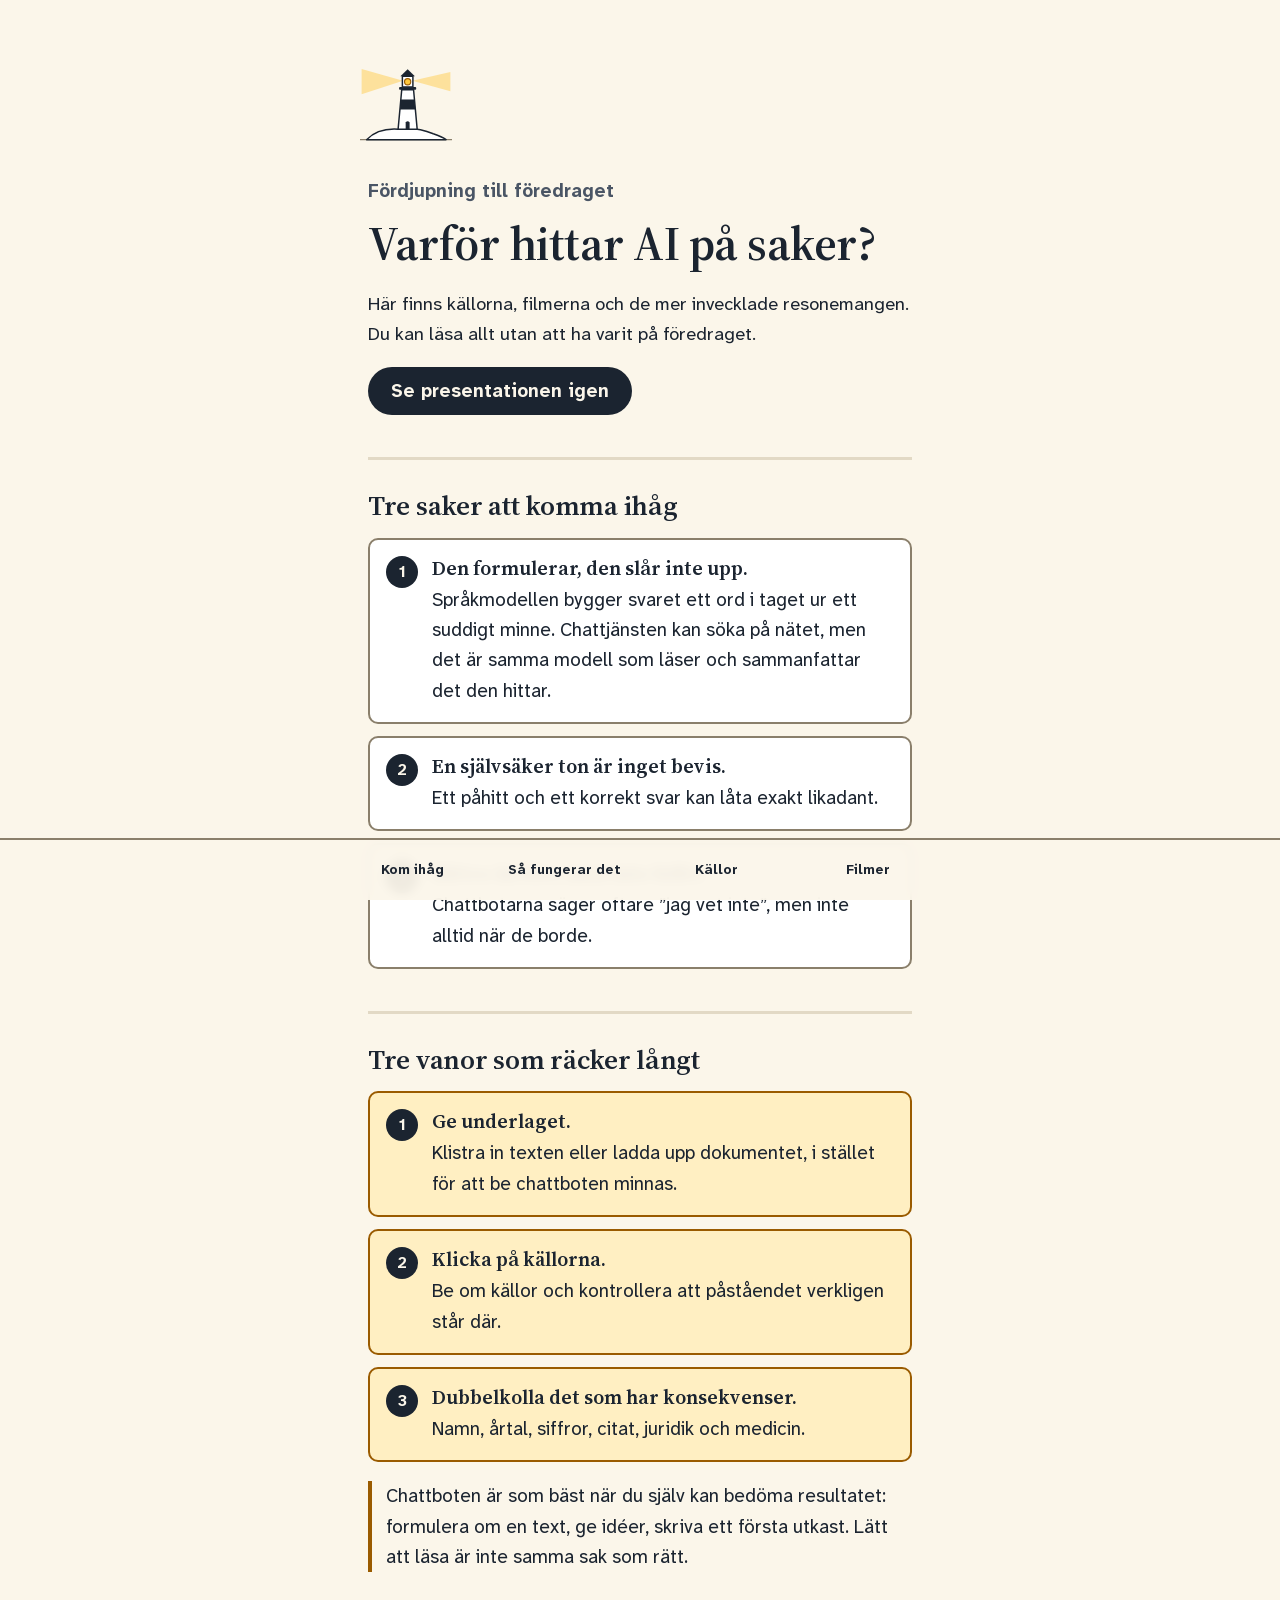
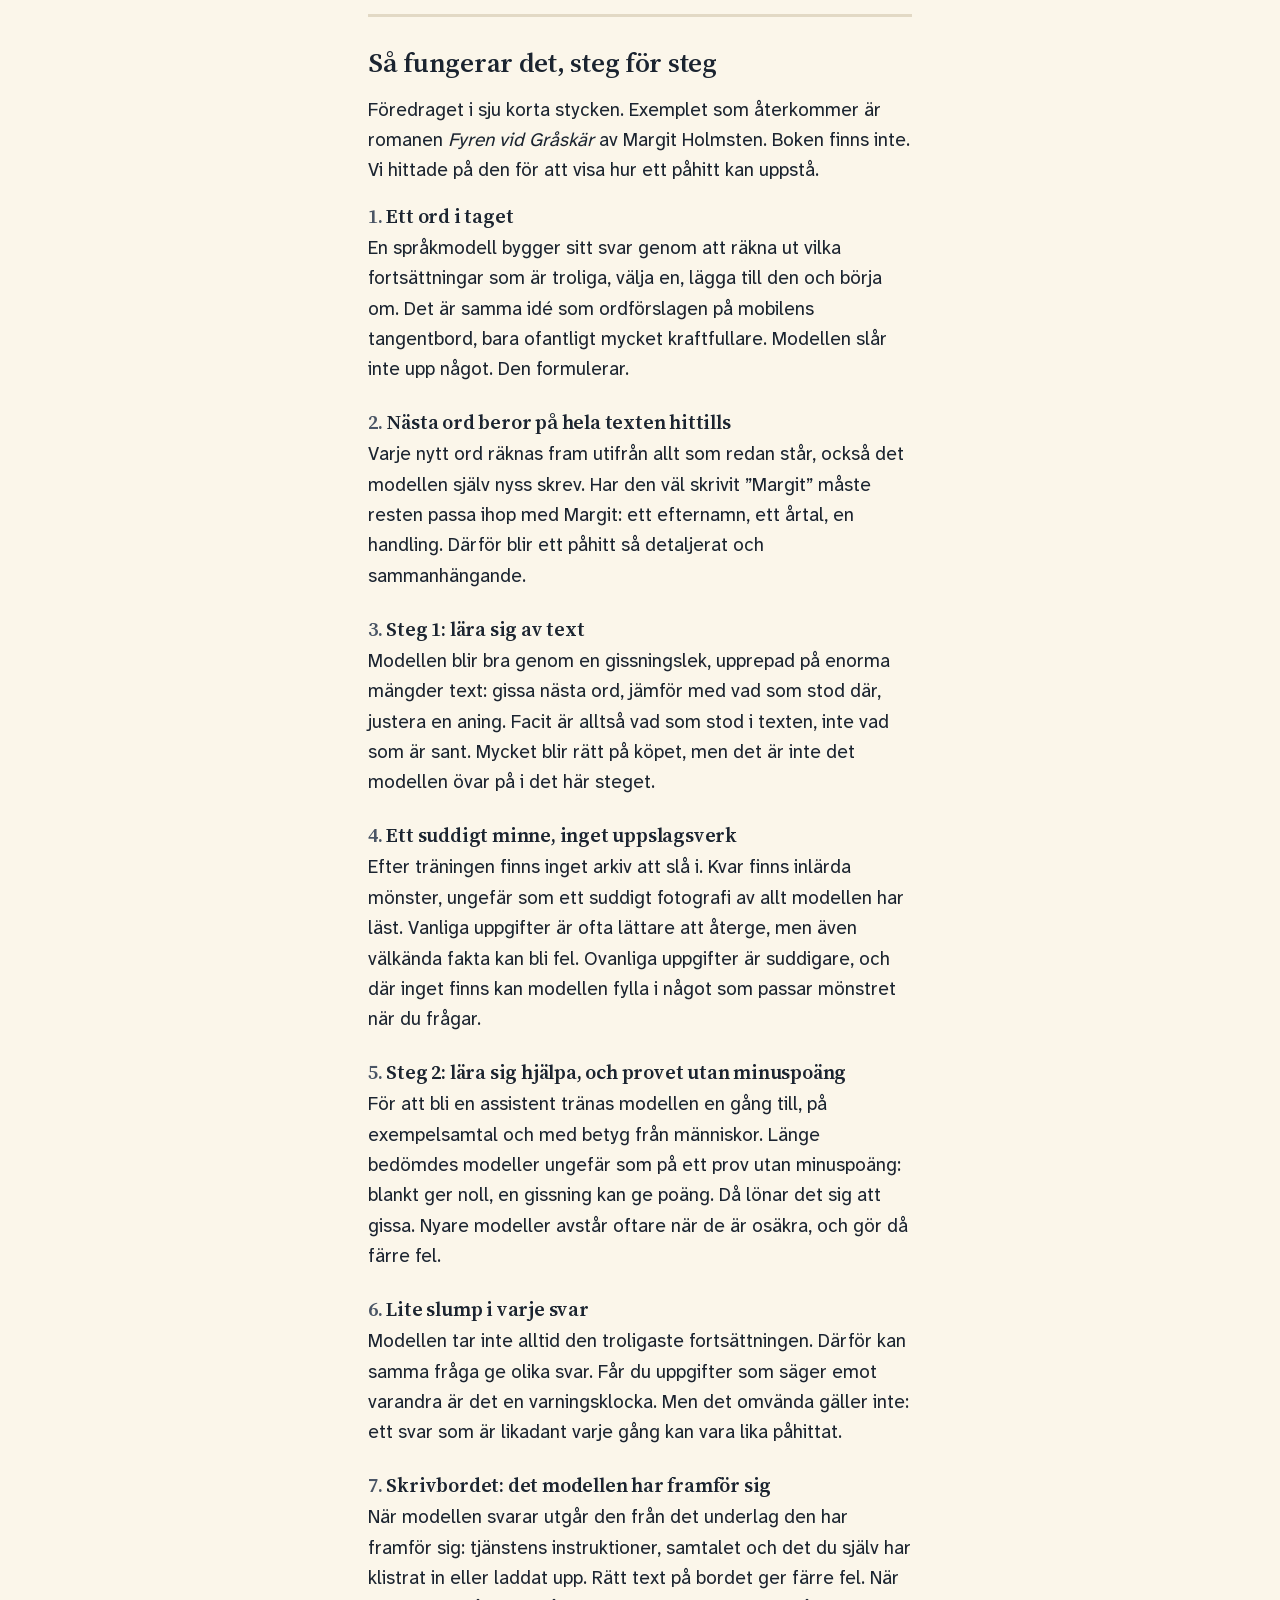
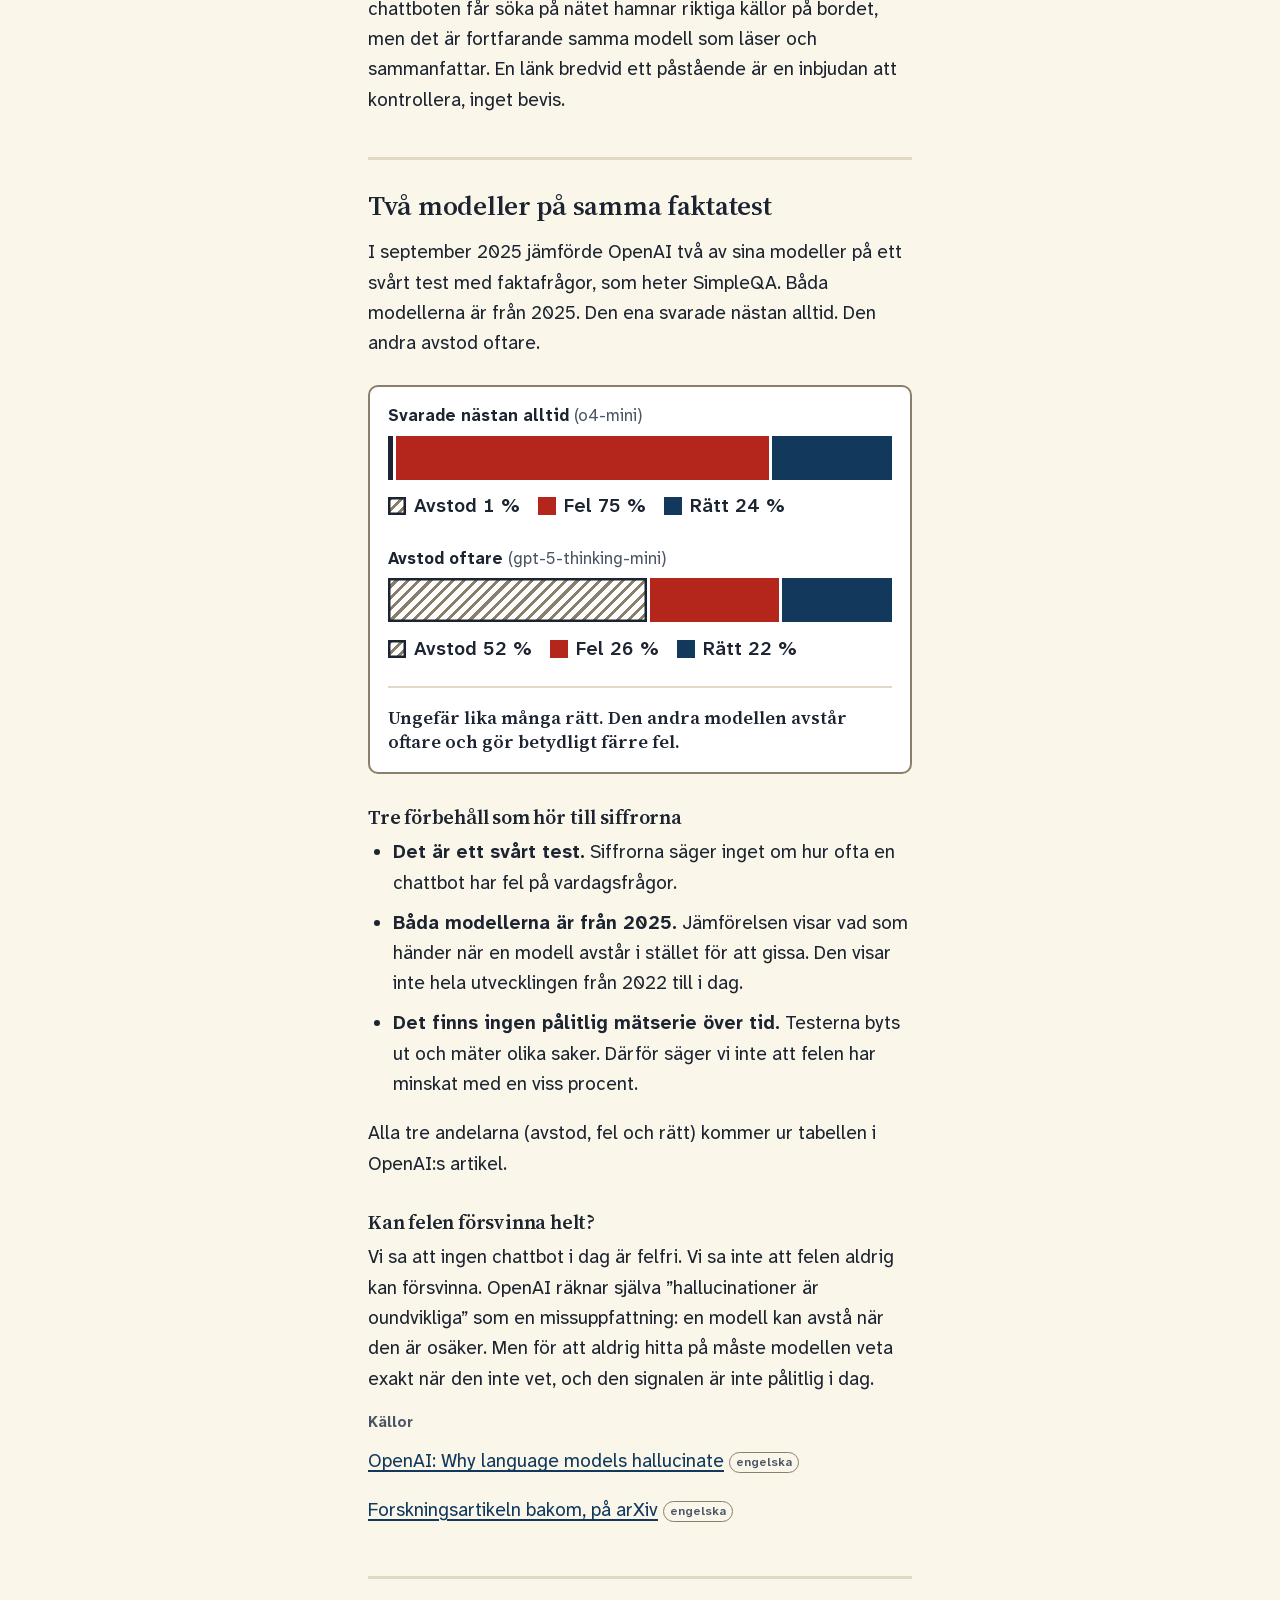
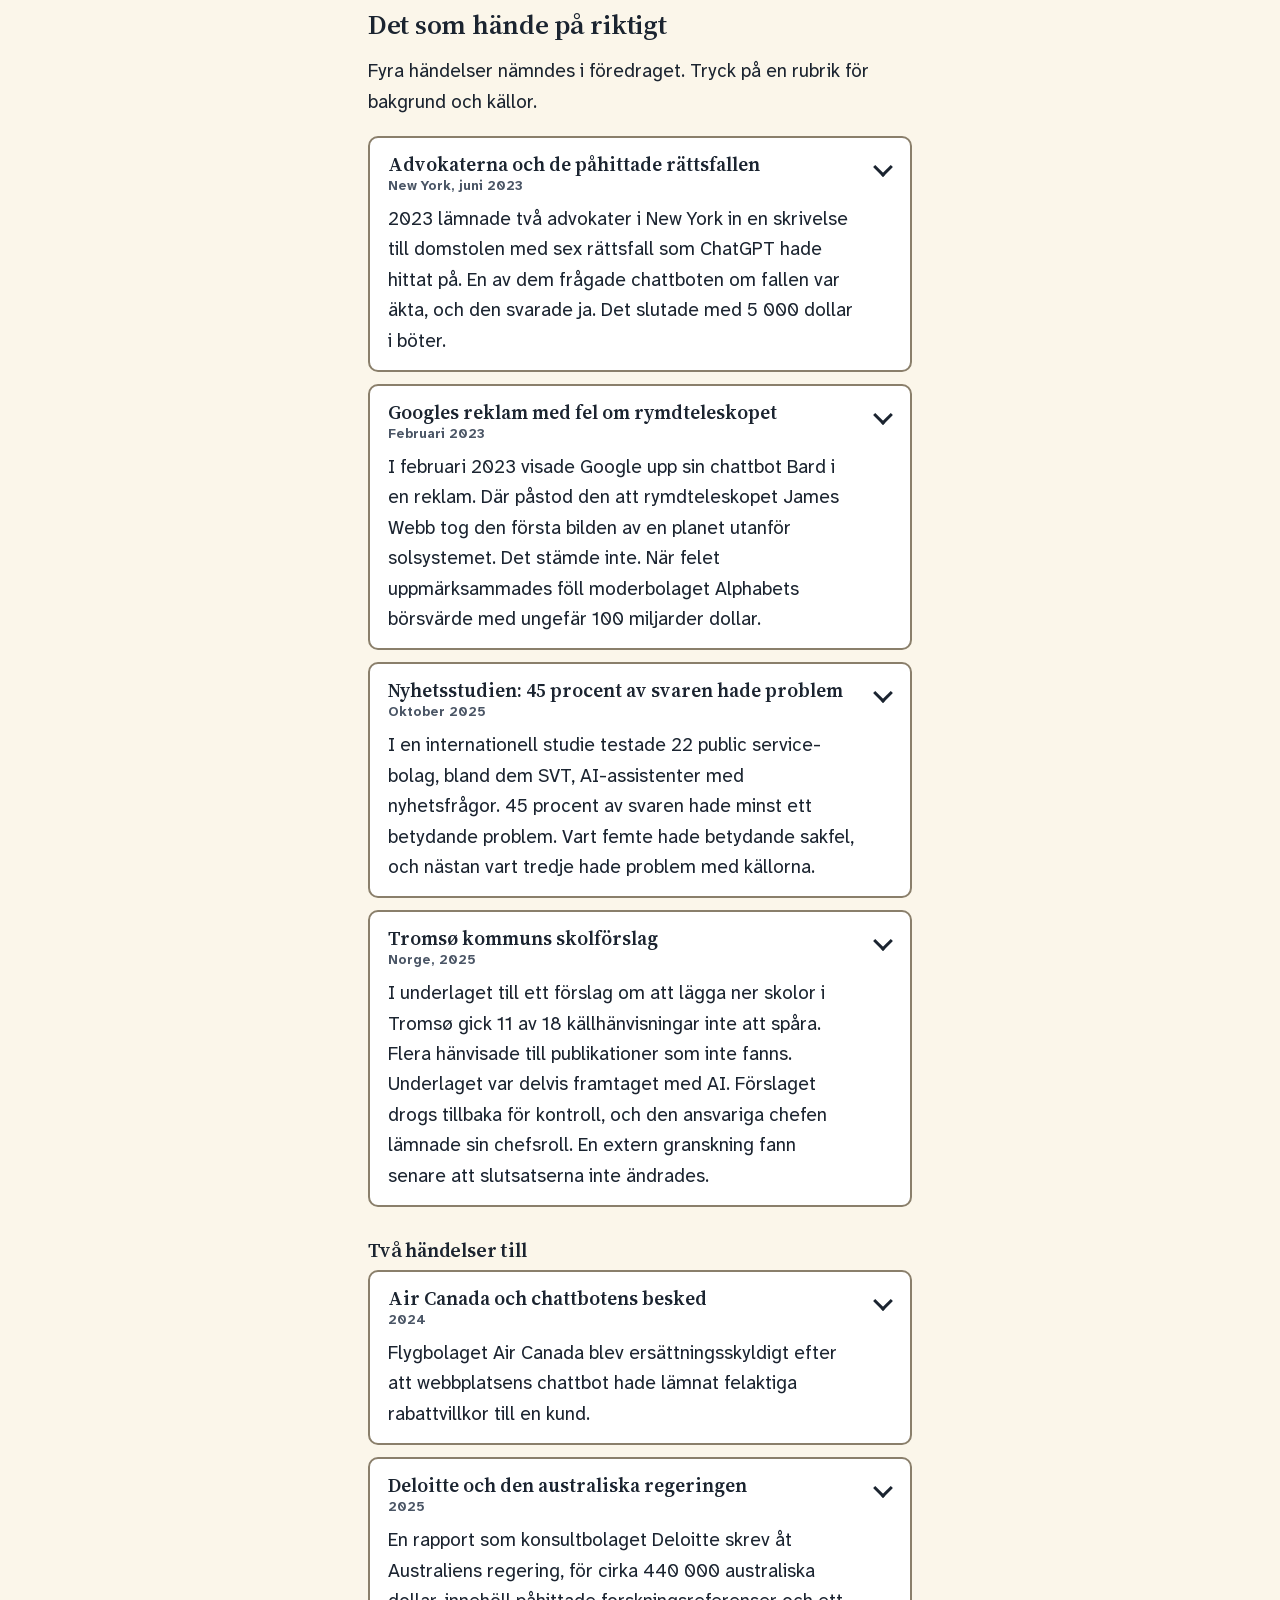
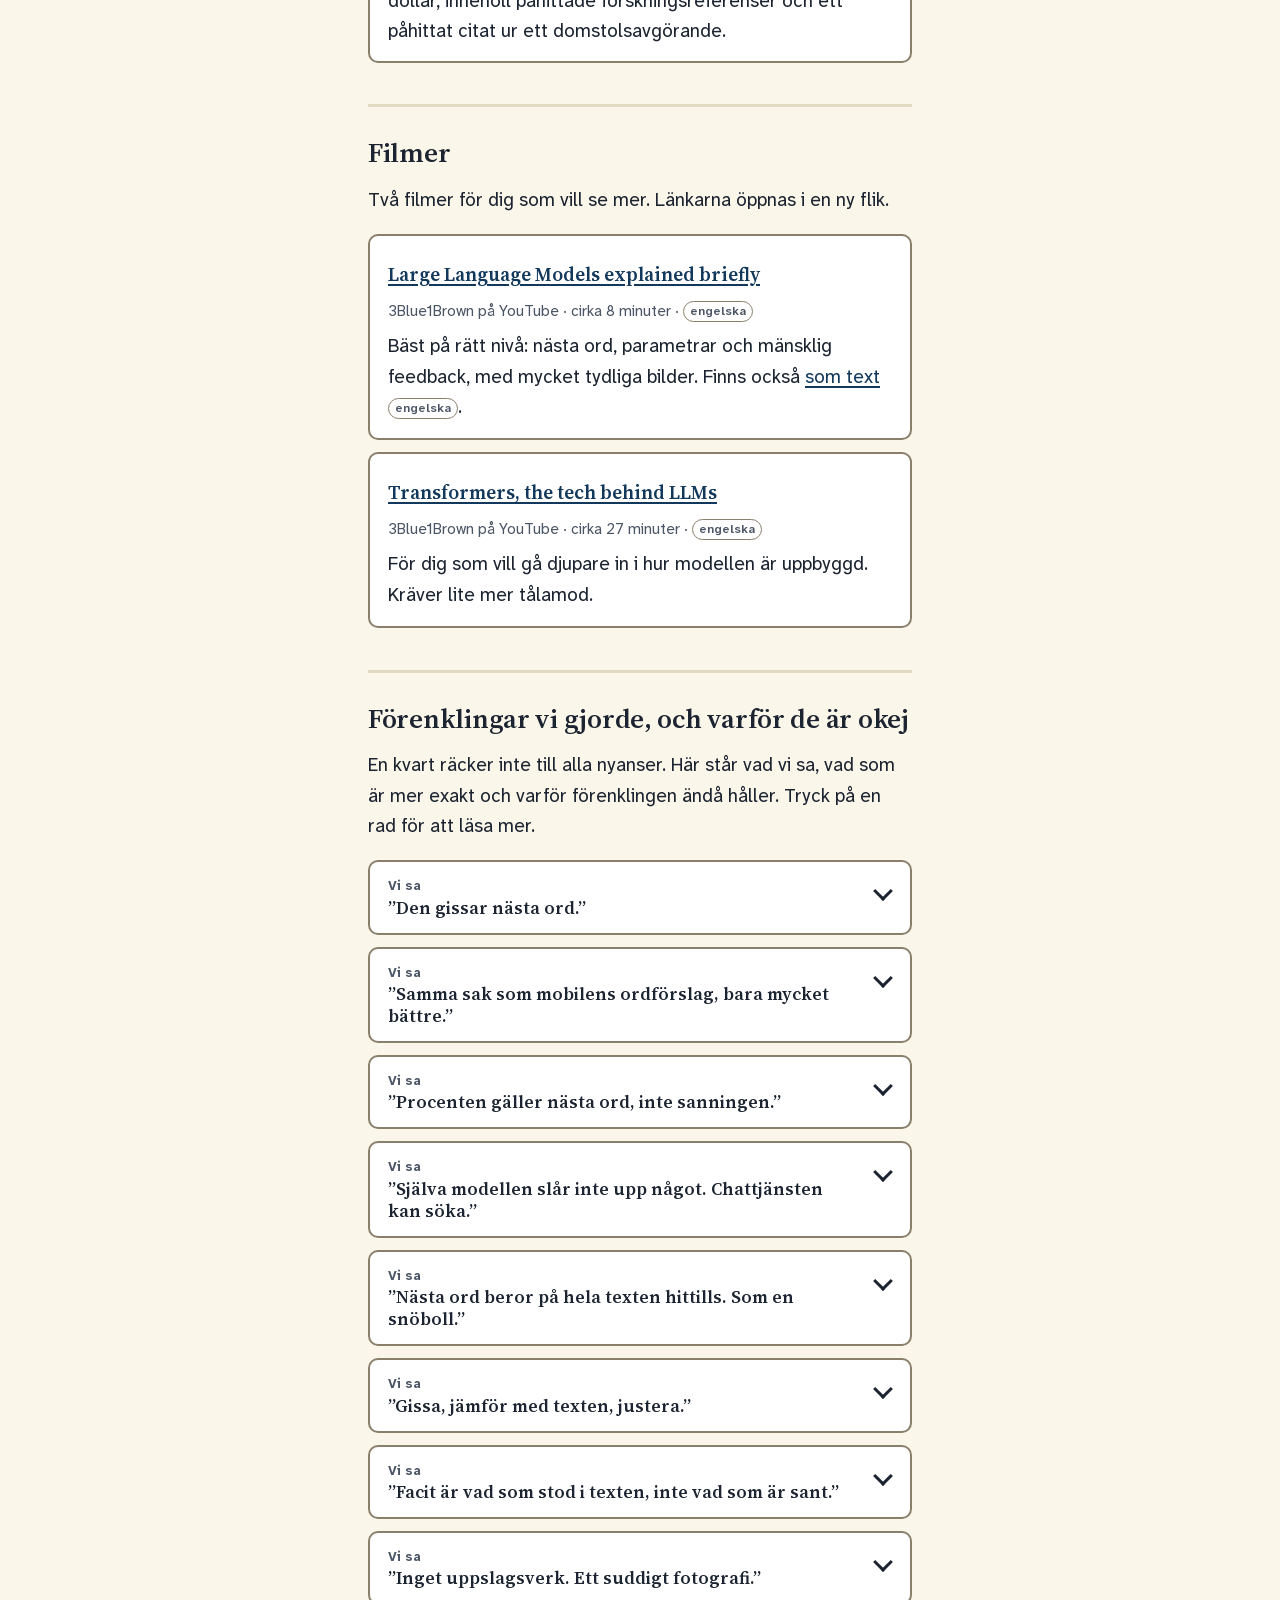
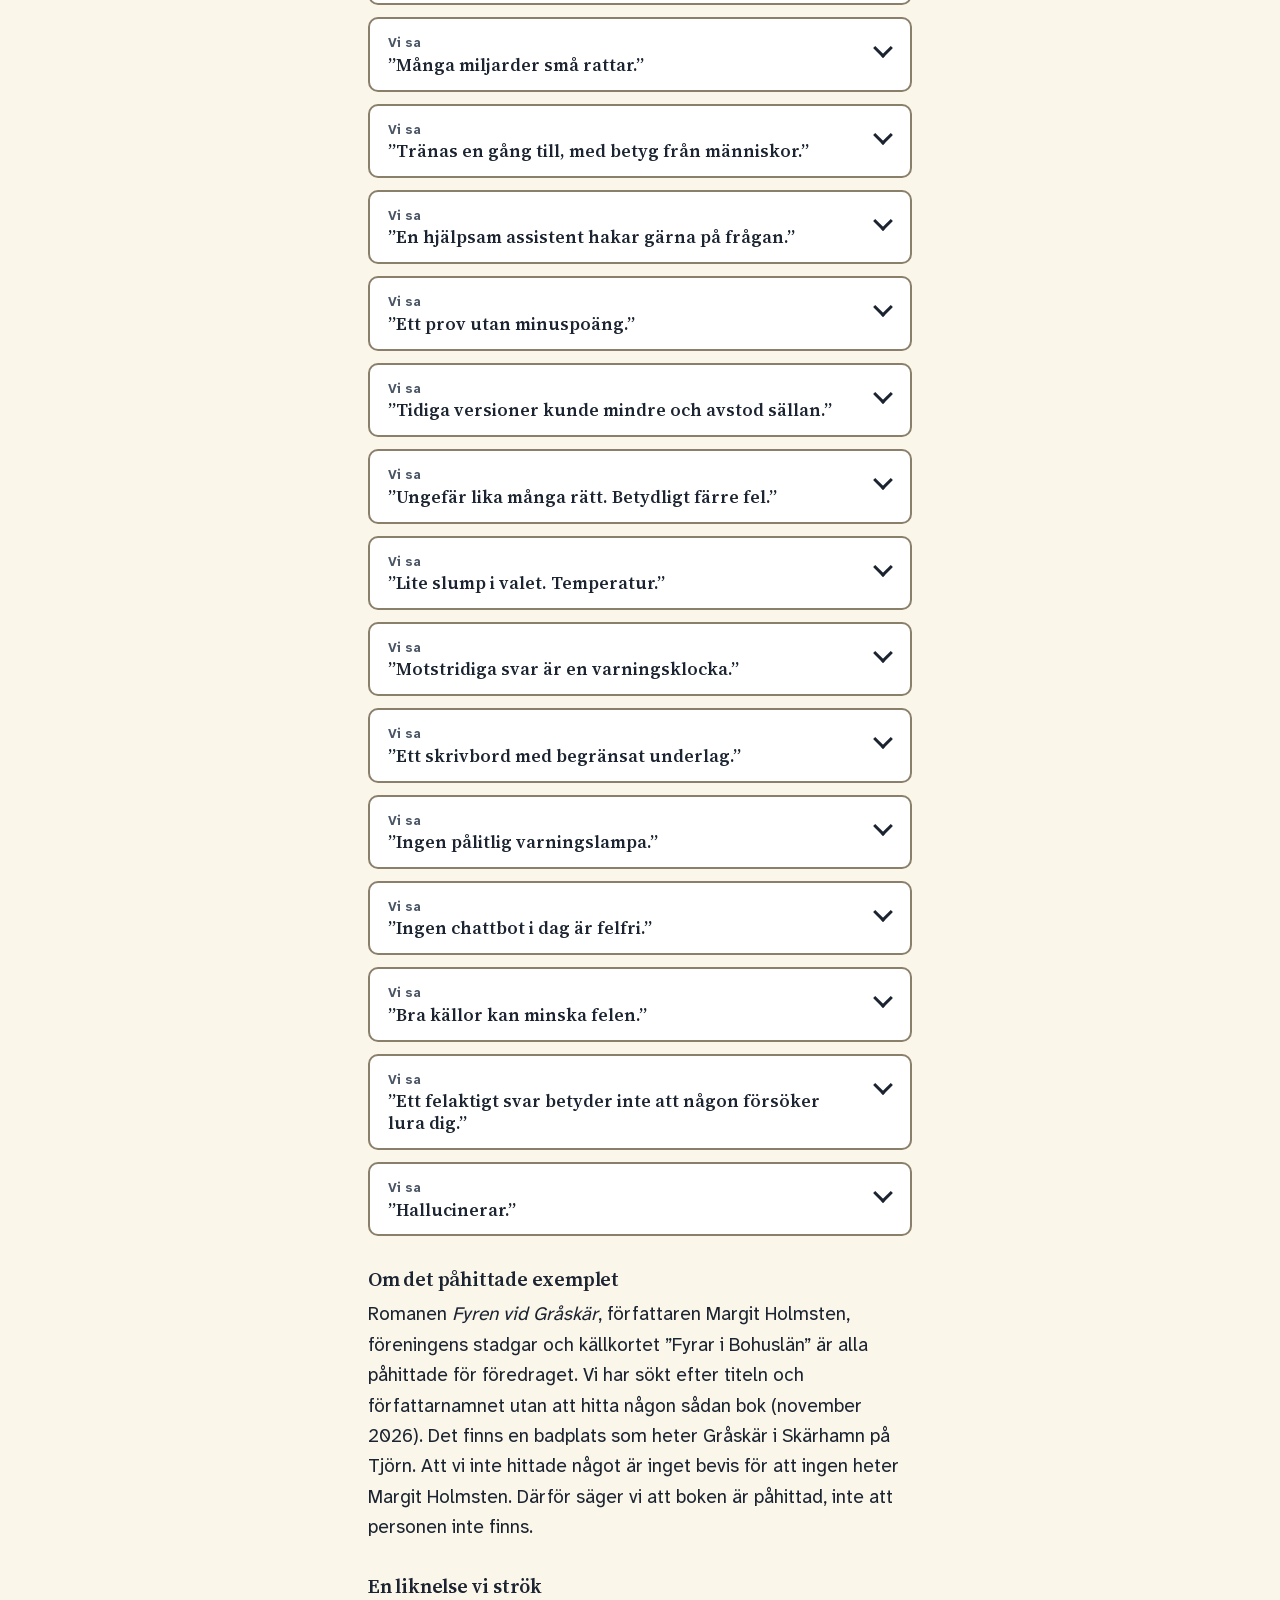
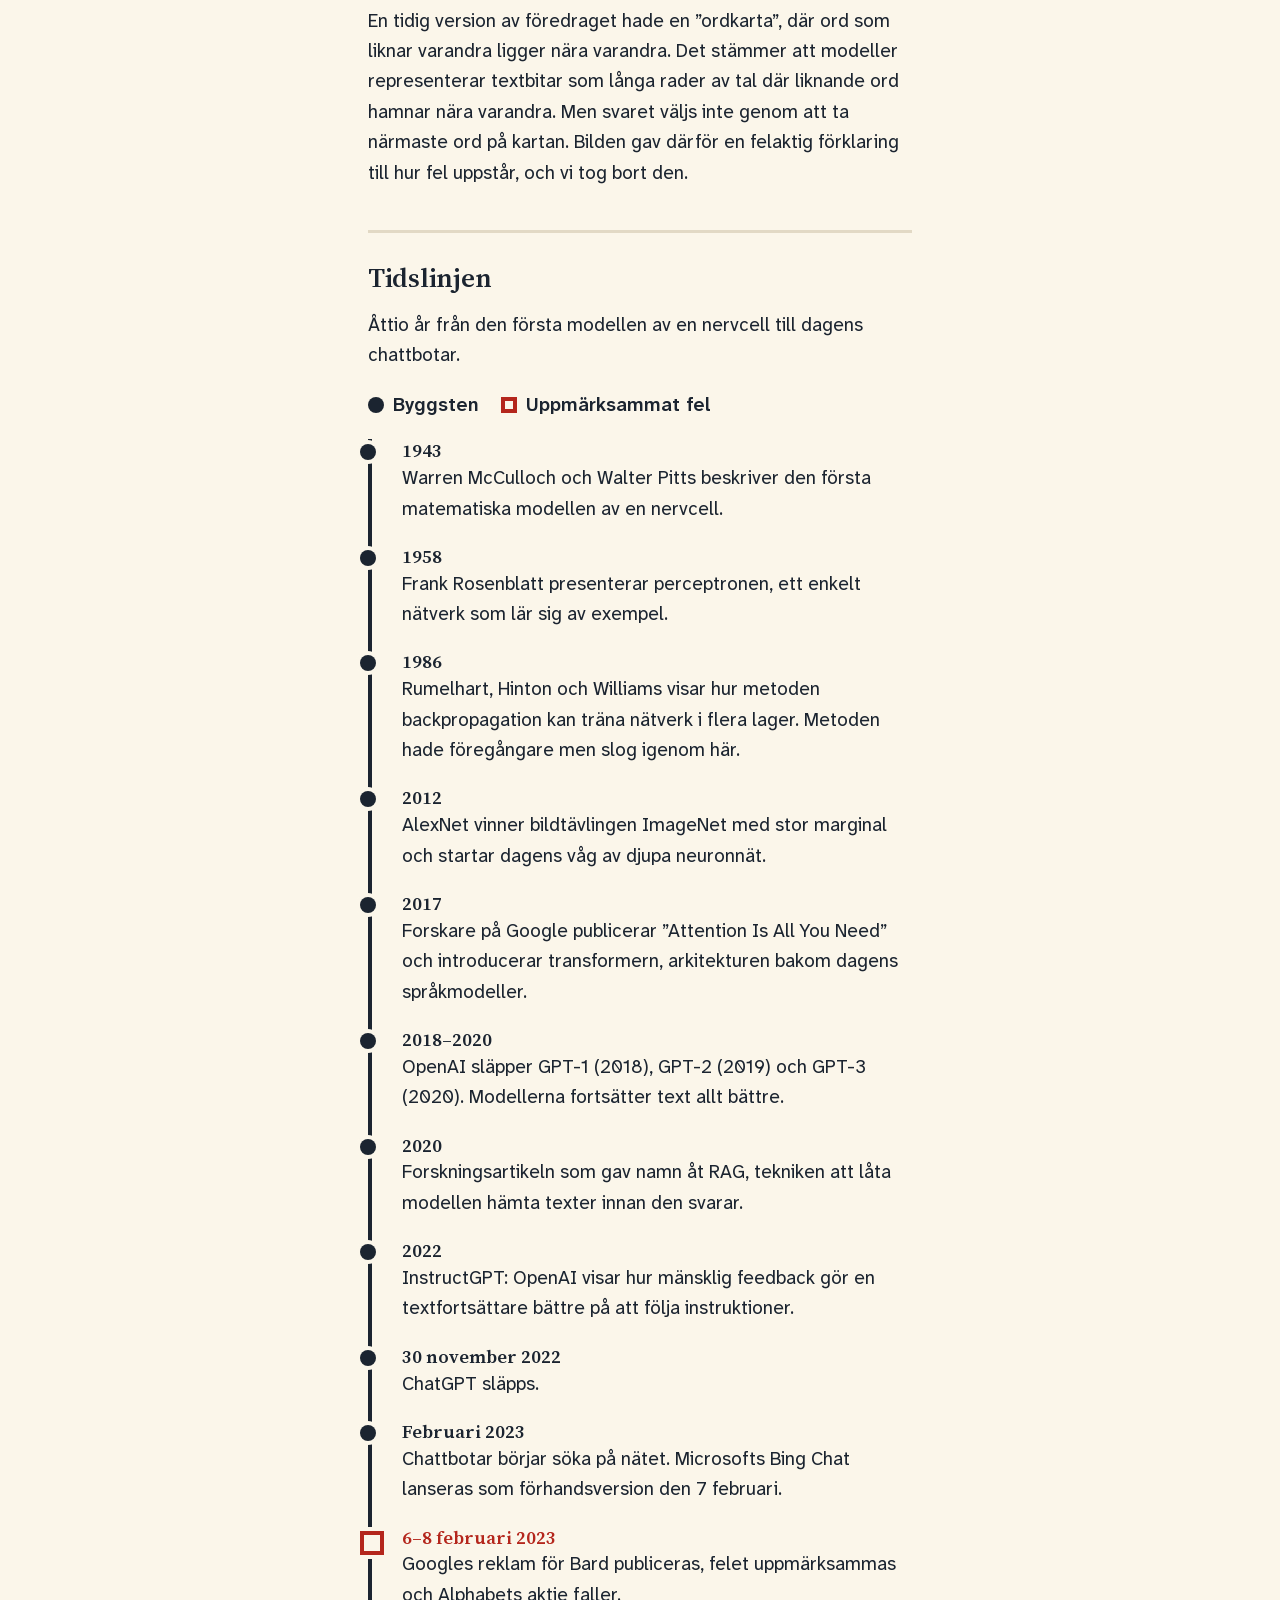
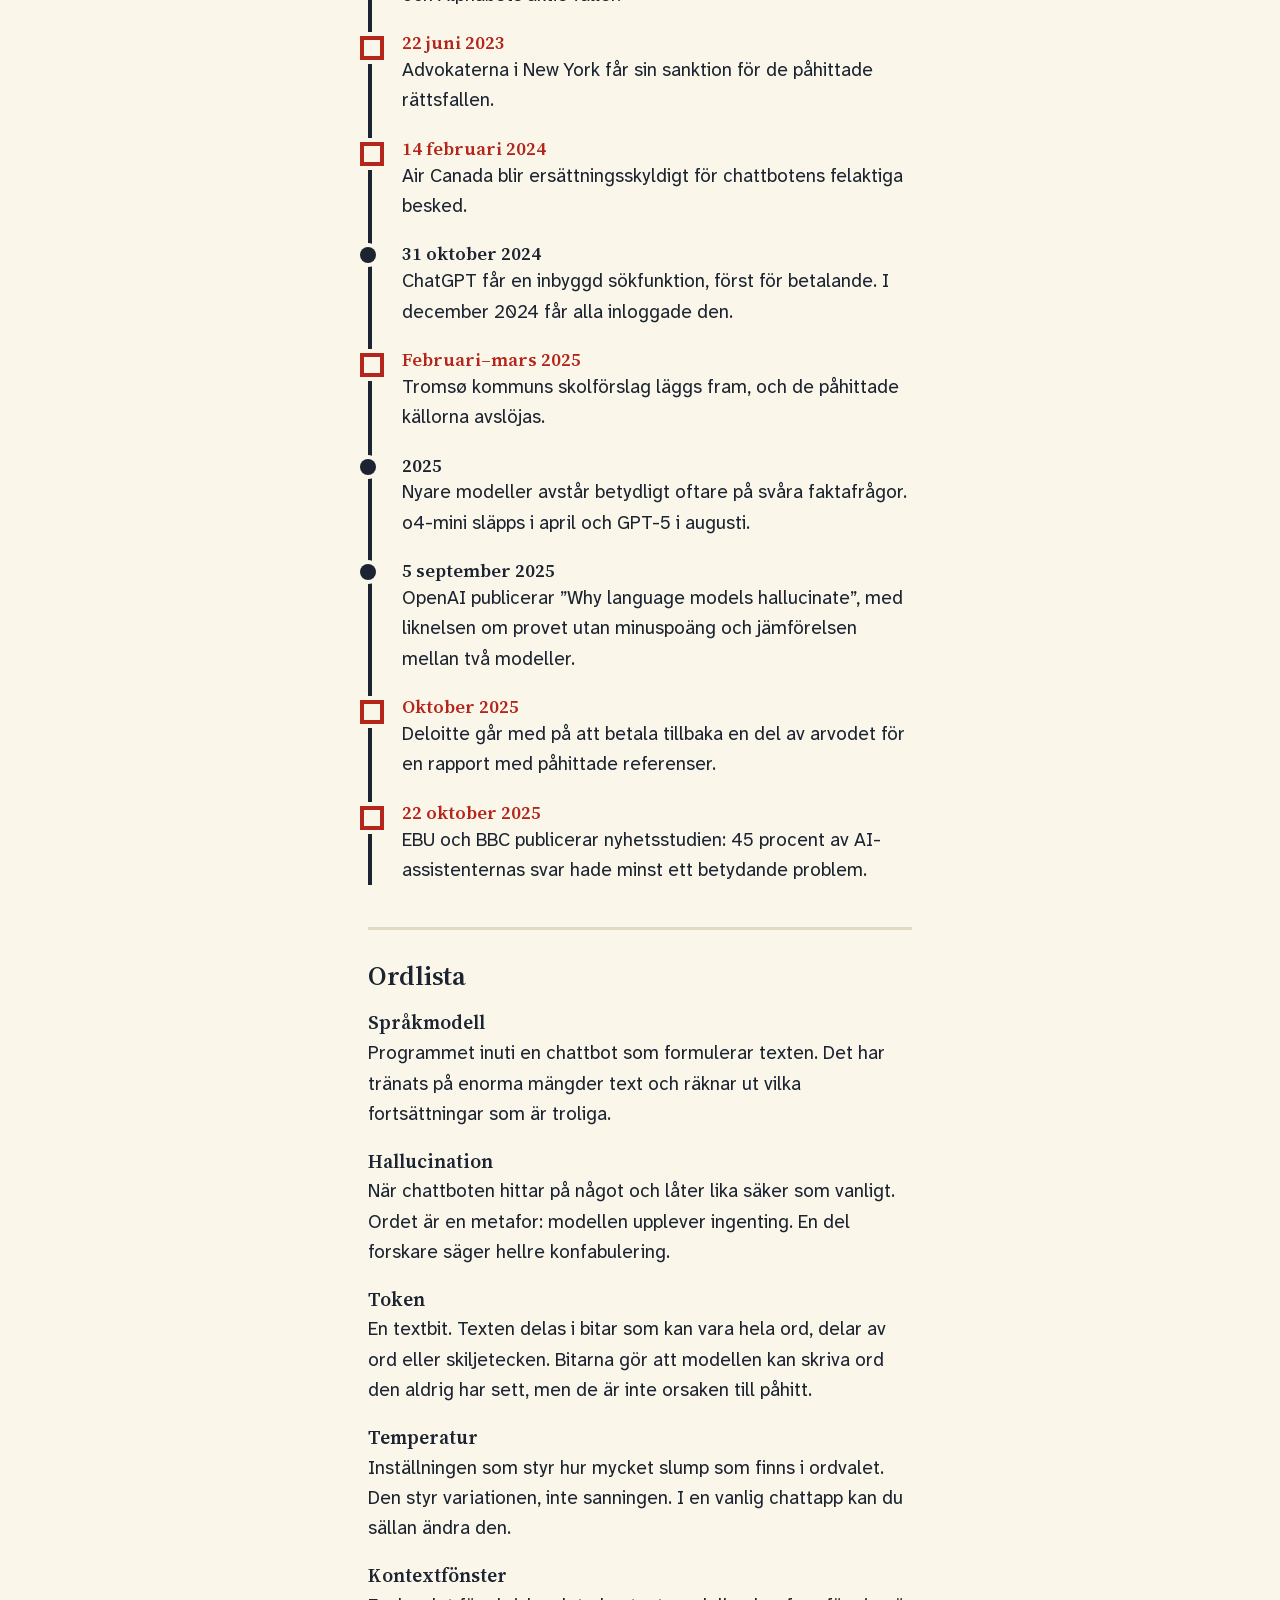
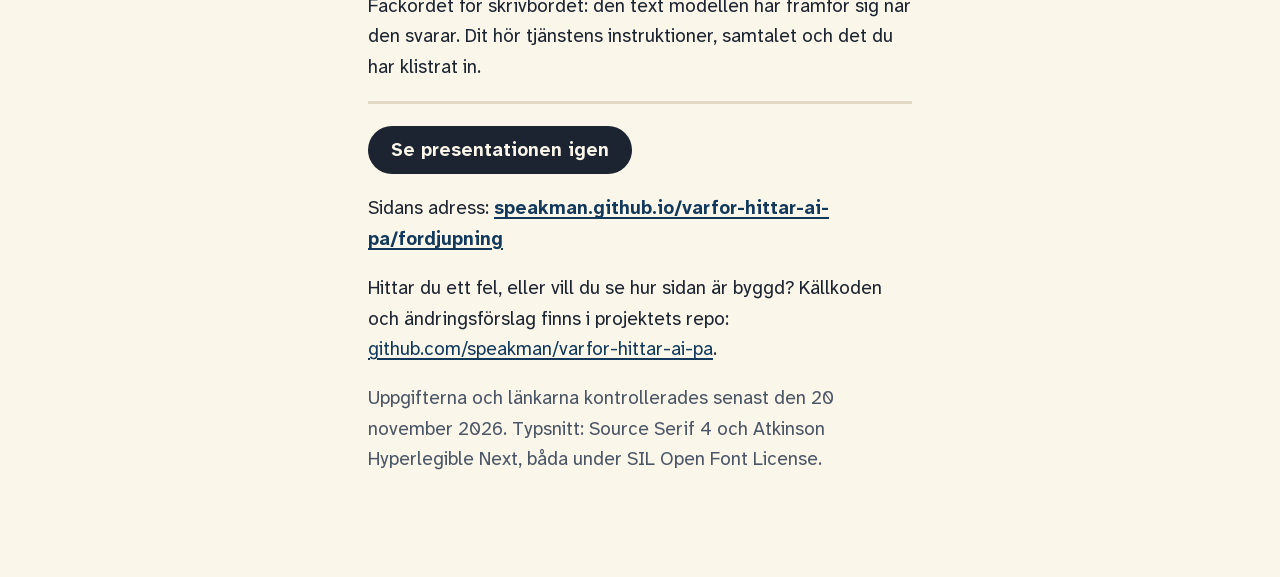
==== docs/fordjupning.html @ 088ce9ab "feat: animerad föreläsning om varför AI hittar på, med fördjupningssida" ====
<!doctype html>
<html lang="sv">
<head>
<meta charset="utf-8">
<meta name="viewport" content="width=device-width, initial-scale=1, viewport-fit=cover">
<title>Fördjupning: Varför hittar AI på saker?</title>
<meta name="description" content="Källorna, filmerna och de mer invecklade resonemangen bakom föredraget Varför hittar AI på saker?">
<link rel="stylesheet" href="assets/fonts.css">
<link rel="stylesheet" href="assets/fordjupning.css">
</head>
<body>

<header class="top">
  <svg class="fyr" viewBox="0 0 560 600" aria-hidden="true">
    <path class="beam" d="M262 150 L10 78 L10 232 Z"/><path class="beam" d="M318 150 L550 96 L550 214 Z"/>
    <path class="sea" d="M0 508 H560"/>
    <path class="fl" d="M40 508 Q110 436 232 444 Q340 428 446 472 Q500 490 524 508 Z"/>
    <path class="fl" d="M232 444 L254 204 L326 204 L348 444 Z"/>
    <path class="ink" d="M248.5 264 L331.5 264 L337 324 L243 324 Z"/>
    <path class="ink" d="M278 444 V404 Q290 388 302 404 V444 Z"/>
    <rect class="ink" x="238" y="188" width="104" height="16" rx="5"/>
    <rect class="fl" x="258" y="122" width="64" height="66"/>
    <circle class="lamp" cx="290" cy="155" r="19"/>
    <path class="ink" d="M246 122 L290 80 L334 122 Z"/>
  </svg>
  <p class="eyebrow">Fördjupning till föredraget</p>
  <h1>Varför hittar AI på saker?</h1>
  <p class="lead">Här finns källorna, filmerna och de mer invecklade resonemangen. Du kan läsa allt utan att ha varit på föredraget.</p>
  <p class="pres-wide"><a class="btn" href="index.html">Se presentationen igen</a></p>
  <p class="pres-narrow">Presentationen är gjord för stor skärm. Öppna den på en dator.</p>
</header>

<main>

<section id="kom-ihag">
  <h2>Tre saker att komma ihåg</h2>
  <ol class="big3">
    <li><strong>Den formulerar, den slår inte upp.</strong> Språkmodellen bygger svaret ett ord i taget ur ett suddigt minne. Chattjänsten kan söka på nätet, men det är samma modell som läser och sammanfattar det den hittar.</li>
    <li><strong>En självsäker ton är inget bevis.</strong> Ett påhitt och ett korrekt svar kan låta exakt likadant.</li>
    <li><strong>Bättre än förr, men inte felfri.</strong> Chattbotarna säger oftare ”jag vet inte”, men inte alltid när de borde.</li>
  </ol>
</section>

<section id="vanor">
  <h2>Tre vanor som räcker långt</h2>
  <ol class="habits">
    <li><strong>Ge underlaget.</strong> Klistra in texten eller ladda upp dokumentet, i stället för att be chattboten minnas.</li>
    <li><strong>Klicka på källorna.</strong> Be om källor och kontrollera att påståendet verkligen står där.</li>
    <li><strong>Dubbelkolla det som har konsekvenser.</strong> Namn, årtal, siffror, citat, juridik och medicin.</li>
  </ol>
  <p class="aside">Chattboten är som bäst när du själv kan bedöma resultatet: formulera om en text, ge idéer, skriva ett första utkast. Lätt att läsa är inte samma sak som rätt.</p>
</section>

<section id="sa-fungerar-det">
  <h2>Så fungerar det, steg för steg</h2>
  <p>Föredraget i sju korta stycken. Exemplet som återkommer är romanen <i>Fyren vid Gråskär</i> av Margit Holmsten. Boken finns inte. Vi hittade på den för att visa hur ett påhitt kan uppstå.</p>
  <ol class="steps">
    <li><h3>Ett ord i taget</h3><p>En språkmodell bygger sitt svar genom att räkna ut vilka fortsättningar som är troliga, välja en, lägga till den och börja om. Det är samma idé som ordförslagen på mobilens tangentbord, bara ofantligt mycket kraftfullare. Modellen slår inte upp något. Den formulerar.</p></li>
    <li><h3>Nästa ord beror på hela texten hittills</h3><p>Varje nytt ord räknas fram utifrån allt som redan står, också det modellen själv nyss skrev. Har den väl skrivit ”Margit” måste resten passa ihop med Margit: ett efternamn, ett årtal, en handling. Därför blir ett påhitt så detaljerat och sammanhängande.</p></li>
    <li><h3>Steg 1: lära sig av text</h3><p>Modellen blir bra genom en gissningslek, upprepad på enorma mängder text: gissa nästa ord, jämför med vad som stod där, justera en aning. Facit är alltså vad som stod i texten, inte vad som är sant. Mycket blir rätt på köpet, men det är inte det modellen övar på i det här steget.</p></li>
    <li><h3>Ett suddigt minne, inget uppslagsverk</h3><p>Efter träningen finns inget arkiv att slå i. Kvar finns inlärda mönster, ungefär som ett suddigt fotografi av allt modellen har läst. Vanliga uppgifter är ofta lättare att återge, men även välkända fakta kan bli fel. Ovanliga uppgifter är suddigare, och där inget finns kan modellen fylla i något som passar mönstret när du frågar.</p></li>
    <li><h3>Steg 2: lära sig hjälpa, och provet utan minuspoäng</h3><p>För att bli en assistent tränas modellen en gång till, på exempelsamtal och med betyg från människor. Länge bedömdes modeller ungefär som på ett prov utan minuspoäng: blankt ger noll, en gissning kan ge poäng. Då lönar det sig att gissa. Nyare modeller avstår oftare när de är osäkra, och gör då färre fel.</p></li>
    <li><h3>Lite slump i varje svar</h3><p>Modellen tar inte alltid den troligaste fortsättningen. Därför kan samma fråga ge olika svar. Får du uppgifter som säger emot varandra är det en varningsklocka. Men det omvända gäller inte: ett svar som är likadant varje gång kan vara lika påhittat.</p></li>
    <li><h3>Skrivbordet: det modellen har framför sig</h3><p>När modellen svarar utgår den från det underlag den har framför sig: tjänstens instruktioner, samtalet och det du själv har klistrat in eller laddat upp. Rätt text på bordet ger färre fel. När chattboten får söka på nätet hamnar riktiga källor på bordet, men det är fortfarande samma modell som läser och sammanfattar. En länk bredvid ett påstående är en inbjudan att kontrollera, inget bevis.</p></li>
  </ol>
</section>

<section id="siffror">
  <h2>Två modeller på samma faktatest</h2>
  <p>I september 2025 jämförde OpenAI två av sina modeller på ett svårt test med faktafrågor, som heter SimpleQA. Båda modellerna är från 2025. Den ena svarade nästan alltid. Den andra avstod oftare.</p>

  <figure class="bars" aria-label="Diagram: två modeller på samma faktatest">
    <div class="bar-block">
      <h3>Svarade nästan alltid <span>(o4-mini)</span></h3>
      <div class="bar" role="img" aria-label="Avstod 1&nbsp;procent, fel 75&nbsp;procent, rätt 24&nbsp;procent">
        <i class="abst" style="width:1%"></i><i class="wrong" style="width:75%"></i><i class="right" style="width:24%"></i>
      </div>
      <ul class="key"><li><i class="abst"></i>Avstod 1&nbsp;%</li><li><i class="wrong"></i>Fel 75&nbsp;%</li><li><i class="right"></i>Rätt 24&nbsp;%</li></ul>
    </div>
    <div class="bar-block">
      <h3>Avstod oftare <span>(gpt-5-thinking-mini)</span></h3>
      <div class="bar" role="img" aria-label="Avstod 52&nbsp;procent, fel 26&nbsp;procent, rätt 22&nbsp;procent">
        <i class="abst" style="width:52%"></i><i class="wrong" style="width:26%"></i><i class="right" style="width:22%"></i>
      </div>
      <ul class="key"><li><i class="abst"></i>Avstod 52&nbsp;%</li><li><i class="wrong"></i>Fel 26&nbsp;%</li><li><i class="right"></i>Rätt 22&nbsp;%</li></ul>
    </div>
    <figcaption>Ungefär lika många rätt. Den andra modellen avstår oftare och gör betydligt färre fel.</figcaption>
  </figure>

  <h3>Tre förbehåll som hör till siffrorna</h3>
  <ul>
    <li><strong>Det är ett svårt test.</strong> Siffrorna säger inget om hur ofta en chattbot har fel på vardagsfrågor.</li>
    <li><strong>Båda modellerna är från 2025.</strong> Jämförelsen visar vad som händer när en modell avstår i stället för att gissa. Den visar inte hela utvecklingen från 2022 till i dag.</li>
    <li><strong>Det finns ingen pålitlig mätserie över tid.</strong> Testerna byts ut och mäter olika saker. Därför säger vi inte att felen har minskat med en viss procent.</li>
  </ul>
  <p>Alla tre andelarna (avstod, fel och rätt) kommer ur tabellen i OpenAI:s artikel.</p>

  <h3>Kan felen försvinna helt?</h3>
  <p>Vi sa att ingen chattbot i dag är felfri. Vi sa inte att felen aldrig kan försvinna. OpenAI räknar själva ”hallucinationer är oundvikliga” som en missuppfattning: en modell kan avstå när den är osäker. Men för att aldrig hitta på måste modellen veta exakt när den inte vet, och den signalen är inte pålitlig i dag.</p>

  <h4>Källor</h4>
  <ul class="srcs"><li><a href="https://openai.com/index/why-language-models-hallucinate/" target="_blank" rel="noopener">OpenAI: Why language models hallucinate</a> <span class="lang">engelska</span></li><li><a href="https://arxiv.org/abs/2509.04664" target="_blank" rel="noopener">Forskningsartikeln bakom, på arXiv</a> <span class="lang">engelska</span></li></ul>
</section>

<section id="kallor">
  <h2>Det som hände på riktigt</h2>
  <p>Fyra händelser nämndes i föredraget. Tryck på en rubrik för bakgrund och källor.</p>
<details class="card">
  <summary><span class="s-title">Advokaterna och de påhittade rättsfallen</span><span class="s-meta">New York, juni 2023</span><span class="s-lead">2023 lämnade två advokater i New York in en skrivelse till domstolen med sex rättsfall som ChatGPT hade hittat på. En av dem frågade chattboten om fallen var äkta, och den svarade ja. Det slutade med 5&nbsp;000 dollar i böter.</span></summary>
  <div class="more"><p>Målet heter <i>Mata v. Avianca</i> och avgjordes i en federal domstol i New York den 22 juni 2023. Steven Schwartz gjorde efterforskningen med ChatGPT. Kollegan Peter LoDuca undertecknade och lämnade in skrivelsen. Att ChatGPT försäkrade att fallen var äkta framgår av domstolens beslut. Sanktionen på 5&nbsp;000 dollar gällde advokaterna och byrån gemensamt, och gällde också att de stod fast vid fallen när de ifrågasattes.</p><h4>Källor</h4><ul class="srcs"><li><a href="https://storage.courtlistener.com/recap/gov.uscourts.nysd.575368/gov.uscourts.nysd.575368.54.0.pdf" target="_blank" rel="noopener">Domstolens beslut (PDF)</a> <span class="lang">engelska</span></li><li><a href="https://www.americanbar.org/content/aba-cms-dotorg/en/groups/litigation/resources/litigation-news/2023/use-chatgpt-research-bogus-cases-sanctions" target="_blank" rel="noopener">American Bar Association</a> <span class="lang">engelska</span></li><li><a href="https://www.theguardian.com/technology/2023/jun/23/two-us-lawyers-fined-submitting-fake-court-citations-chatgpt" target="_blank" rel="noopener">The Guardian</a> <span class="lang">engelska</span></li><li><a href="https://www.legaldive.com/news/lawyer-fake-chatgpt-cases-sanctions-fines-lawyers-chatgpt-fake-cases/653741/" target="_blank" rel="noopener">Legal Dive</a> <span class="lang">engelska</span></li></ul></div>
</details>
<details class="card">
  <summary><span class="s-title">Googles reklam med fel om rymdteleskopet</span><span class="s-meta">Februari 2023</span><span class="s-lead">I februari 2023 visade Google upp sin chattbot Bard i en reklam. Där påstod den att rymdteleskopet James Webb tog den första bilden av en planet utanför solsystemet. Det stämde inte. När felet uppmärksammades föll moderbolaget Alphabets börsvärde med ungefär 100&nbsp;miljarder dollar.</span></summary>
  <div class="more"><p>Reklamen publicerades den 6 februari 2023. Bard heter i dag Gemini. Den första bilden av en planet utanför solsystemet togs 2004 med teleskopet Very Large Telescope i Chile och bekräftades 2005. Alphabets aktie föll omkring 8&nbsp;procent den 8 februari, när felet hade uppmärksammats. Fallet hade flera orsaker, bland annat en allmän oro för Googles AI-satsning. Felet i reklamen var alltså inte ensamt skälet.</p><h4>Källor</h4><ul class="srcs"><li><a href="https://www.streetinsider.com/General%2BNews/Alphabet%2Bshares%2Bdive%2Bafter%2BGoogle%2BAI%2Bchatbot%2BBard%2Bflubs%2Banswer%2Bin%2Bad/21179919.html" target="_blank" rel="noopener">Reuters, via StreetInsider</a> <span class="lang">engelska</span></li><li><a href="https://www.aljazeera.com/economy/2023/2/8/google-shares-tank-8-as-ai-chatbot-bard-flubs-answer-in-ad" target="_blank" rel="noopener">Al Jazeera</a> <span class="lang">engelska</span></li><li><a href="https://fortune.com/2023/02/08/google-bard-ai-mistake-ad-stock-price-market-cap/amp/" target="_blank" rel="noopener">Fortune</a> <span class="lang">engelska</span></li><li><a href="https://www.eso.org/public/news/eso0428/" target="_blank" rel="noopener">ESO om bilden från 2004</a> <span class="lang">engelska</span></li><li><a href="https://cdn3.eso.org/public/news/eso0515/" target="_blank" rel="noopener">ESO om bekräftelsen 2005</a> <span class="lang">engelska</span></li></ul></div>
</details>
<details class="card">
  <summary><span class="s-title">Nyhetsstudien: 45&nbsp;procent av svaren hade problem</span><span class="s-meta">Oktober 2025</span><span class="s-lead">I en internationell studie testade 22 public service-bolag, bland dem SVT, AI-assistenter med nyhetsfrågor. 45&nbsp;procent av svaren hade minst ett betydande problem. Vart femte hade betydande sakfel, och nästan vart tredje hade problem med källorna.</span></summary>
  <div class="more"><p>Studien heter <i>News Integrity in AI Assistants</i>. Den samordnades av EBU och leddes av BBC, och publicerades den 22 oktober 2025. Svaren samlades in i maj och juni 2025. 22 organisationer i 18 länder deltog, på 14 språk, och fyra assistenter testades: ChatGPT, Copilot, Gemini och Perplexity. De 45&nbsp;procenten gäller betydande problem av alla slag, inte bara påhitt: 31&nbsp;procent hade betydande källproblem och 20&nbsp;procent betydande sakfel, och kategorierna överlappar.</p><h4>Källor</h4><ul class="srcs"><li><a href="https://www.ebu.ch/Report/MIS-BBC/NI_AI_2025.pdf" target="_blank" rel="noopener">Rapporten (PDF)</a> <span class="lang">engelska</span></li><li><a href="https://www.ebu.ch/news/2025/10/ai-assistants-misrepresent-news-content-45-of-the-time" target="_blank" rel="noopener">EBU</a> <span class="lang">engelska</span></li><li><a href="https://www.bbc.co.uk/mediacentre/2025/new-ebu-research-ai-assistants-news-content" target="_blank" rel="noopener">BBC</a> <span class="lang">engelska</span></li><li><a href="https://www.svt.se/kultur/ny-rapport-nara-halften-av-ai-verktygen-ljuger-om-nyheter" target="_blank" rel="noopener">SVT</a> <span class="lang">svenska</span></li></ul></div>
</details>
<details class="card">
  <summary><span class="s-title">Tromsø kommuns skolförslag</span><span class="s-meta">Norge, 2025</span><span class="s-lead">I underlaget till ett förslag om att lägga ner skolor i Tromsø gick 11 av 18 källhänvisningar inte att spåra. Flera hänvisade till publikationer som inte fanns. Underlaget var delvis framtaget med AI. Förslaget drogs tillbaka för kontroll, och den ansvariga chefen lämnade sin chefsroll. En extern granskning fann senare att slutsatserna inte ändrades.</span></summary>
  <div class="more"><p>Förslaget till ny förskole- och skolstruktur lades fram i februari 2025. Tidningen iTromsø avslöjade i mars att flera källor inte fanns. Remissen stoppades tillfälligt. Avdelningsdirektören för uppväxt och utbildning lämnade chefsrollen i slutet av april 2025, men blev kvar i kommunen som rådgivare. Revisionsbyrån PwC granskade arbetet. Rapporten är daterad den 30 juni och presenterades den 2 juli 2025. Den fann att de falska källorna inte hade ändrat förslagets slutsatser. Det hade ändå räckt att någon kontrollerat att källorna fanns.</p><h4>Källor</h4><ul class="srcs"><li><a href="https://www.tromso.kommune.no/nyheter/2025/07/her-er-rapporten-om-ki-bruk-og-barnehage-og-skolestruktur" target="_blank" rel="noopener">Tromsø kommune</a> <span class="lang">norska</span></li><li><a href="https://www.pwc.no/no/publikasjoner/evaluering-av-bruk-av-kunstig-intelligens-i-tromso-kommune.html" target="_blank" rel="noopener">PwC:s granskning</a> <span class="lang">norska</span></li><li><a href="https://digi.no/nyhetsstudio/kommunetopp-maa-gaa-av-etter-ki-skandale-i-tromsoe/77337" target="_blank" rel="noopener">Digi.no</a> <span class="lang">norska</span></li><li><a href="https://www.utdanningsnytt.no/kunstig-intelligens-skolenedleggelser-tromso/slik-brukte-tromso-kommune-chatgpt-i-arbeidet-med-ny-skolestruktur/456970" target="_blank" rel="noopener">Utdanningsnytt</a> <span class="lang">norska</span></li><li><a href="https://www.altinget.no/artikkel/tung-om-ki-skandalen-i-tromsoe-kommunen-skal-ha-ros-for-aa-ta-i-bruk-teknologien" target="_blank" rel="noopener">Altinget</a> <span class="lang">norska</span></li></ul></div>
</details>
  <h3>Två händelser till</h3>
<details class="card">
  <summary><span class="s-title">Air Canada och chattbotens besked</span><span class="s-meta">2024</span><span class="s-lead">Flygbolaget Air Canada blev ersättningsskyldigt efter att webbplatsens chattbot hade lämnat felaktiga rabattvillkor till en kund.</span></summary>
  <div class="more"><p>Rabatten vid dödsfall i familjen fanns. Felet var att chattboten sa att man kunde ansöka i efterhand inom 90 dagar. Samtalet ägde rum 2022 och avgörandet kom den 14 februari 2024 (<i>Moffatt v. Air Canada</i>). Det är inte belagt att chattboten byggde på en språkmodell. Fallet visar därför framför allt att ett företag ansvarar för vad dess chattbot säger. Det är inget säkert exempel på en hallucination.</p><h4>Källor</h4><ul class="srcs"><li><a href="https://decisions.civilresolutionbc.ca/crt/crtd/en/item/525448/index.do" target="_blank" rel="noopener">Beslutet</a> <span class="lang">engelska</span></li><li><a href="https://www.americanbar.org/groups/business_law/resources/business-law-today/2024-february/bc-tribunal-confirms-companies-remain-liable-information-provided-ai-chatbot/" target="_blank" rel="noopener">ABA Business Law Today</a> <span class="lang">engelska</span></li></ul></div>
</details>
<details class="card">
  <summary><span class="s-title">Deloitte och den australiska regeringen</span><span class="s-meta">2025</span><span class="s-lead">En rapport som konsultbolaget Deloitte skrev åt Australiens regering, för cirka 440&nbsp;000 australiska dollar, innehöll påhittade forskningsreferenser och ett påhittat citat ur ett domstolsavgörande.</span></summary>
  <div class="more"><p>Deloitte hade använt generativ AI i arbetet. Felen upptäcktes av en forskare vid University of Sydney. I oktober 2025 gick Deloitte med på att betala tillbaka den sista delbetalningen. Även experter går alltså i fällan.</p><h4>Källor</h4><ul class="srcs"><li><a href="https://www.theregister.com/2025/10/06/deloitte_ai_report_australia/" target="_blank" rel="noopener">The Register</a> <span class="lang">engelska</span></li><li><a href="https://www.theguardian.com/australia-news/2025/oct/06/deloitte-to-pay-money-back-to-albanese-government-after-using-ai-in-440000-report" target="_blank" rel="noopener">The Guardian</a> <span class="lang">engelska</span></li><li><a href="https://apnews.com/article/ab54858680ffc4ae6555b31c8fb987f3" target="_blank" rel="noopener">AP</a> <span class="lang">engelska</span></li></ul></div>
</details>
</section>

<section id="filmer">
  <h2>Filmer</h2>
  <p>Två filmer för dig som vill se mer. Länkarna öppnas i en ny flik.</p>
  <ul class="films">
    <li>
      <a href="https://www.youtube.com/watch?v=LPZh9BOjkQs" target="_blank" rel="noopener">Large Language Models explained briefly</a>
      <span class="film-meta">3Blue1Brown på YouTube · cirka 8 minuter · <span class="lang">engelska</span></span>
      <p>Bäst på rätt nivå: nästa ord, parametrar och mänsklig feedback, med mycket tydliga bilder. Finns också <a href="https://3blue1brown.substack.com/p/large-language-models-explained-briefly" target="_blank" rel="noopener">som text</a> <span class="lang">engelska</span>.</p>
    </li>
    <!-- Dold tills talaren har sett filmen och kontrollerat språk och aktualitet (sidans titel och beskrivning är på engelska).
         Ta bort kommentartecknen och ändra "Två filmer" till "Tre filmer" när den är godkänd.
    <li>
      <a href="https://play.gu.se/media/Forskare%20f%C3%B6rklarar:%20ChatGPT/0_9o6st0sd" target="_blank" rel="noopener">Forskare förklarar: ChatGPT</a>
      <span class="film-meta">Göteborgs universitet · knappt 4 minuter · <span class="lang">språk ej kontrollerat</span></span>
      <p>Forskaren Mattias Rost förklarar hur ChatGPT förutsäger nästa ord med hjälp av sannolikheter.</p>
    </li>
    -->
    <li>
      <a href="https://www.youtube.com/watch?v=wjZofJX0v4M" target="_blank" rel="noopener">Transformers, the tech behind LLMs</a>
      <span class="film-meta">3Blue1Brown på YouTube · cirka 27 minuter · <span class="lang">engelska</span></span>
      <p>För dig som vill gå djupare in i hur modellen är uppbyggd. Kräver lite mer tålamod.</p>
    </li>
  </ul>
</section>

<section id="forenklingar">
  <h2>Förenklingar vi gjorde, och varför de är okej</h2>
  <p>En kvart räcker inte till alla nyanser. Här står vad vi sa, vad som är mer exakt och varför förenklingen ändå håller. Tryck på en rad för att läsa mer.</p>
<details class="card simpl">
  <summary><span class="s-meta">Vi sa</span><span class="s-title">”Den gissar nästa ord.”</span></summary>
  <div class="more"><h4>Mer exakt</h4><p>Den räknar ut en sannolikhet för varje möjlig nästa token (textbit) utifrån hela sammanhanget och väljer en. Tokens kan vara hela ord, delar av ord eller skiljetecken.</p><h4>Varför det är okej</h4><p>Rätt mekanism, vardagligt uttryckt.</p></div>
</details>
<details class="card simpl">
  <summary><span class="s-meta">Vi sa</span><span class="s-title">”Samma sak som mobilens ordförslag, bara mycket bättre.”</span></summary>
  <div class="more"><h4>Mer exakt</h4><p>Principen (förutsäg fortsättningen) är densamma, men modellen är ofantligt mycket större och väger in hela sammanhanget. Skillnaden i skala ger en skillnad i förmåga som är mer än gradvis.</p><h4>Varför det är okej</h4><p>Vi sa också att bra gissningar kräver att modellen fångar grammatik, fakta och hur resonemang brukar gå.</p></div>
</details>
<details class="card simpl">
  <summary><span class="s-meta">Vi sa</span><span class="s-title">”Procenten gäller nästa ord, inte sanningen.”</span></summary>
  <div class="more"><h4>Mer exakt</h4><p>Staplarna visade hur troligt ett ord är som fortsättning. En jämn fördelning behöver inte betyda kunskapsbrist (flera formuleringar kan vara rätt), och en tydlig etta kan vara fel. Siffrorna i staplarna var påhittade för att visa principen.</p><h4>Varför det är okej</h4><p>Vi sa uttryckligen att även en mycket sannolik fortsättning kan vara fel.</p></div>
</details>
<details class="card simpl">
  <summary><span class="s-meta">Vi sa</span><span class="s-title">”Själva modellen slår inte upp något. Chattjänsten kan söka.”</span></summary>
  <div class="more"><h4>Mer exakt</h4><p>En chattjänst består av en språkmodell plus verktyg runt omkring: sökning, dokumentläsning, ibland minne mellan samtal. Modellen formulerar svaret, verktygen kan ge den underlag.</p><h4>Varför det är okej</h4><p>Skillnaden förklarar varför samma tjänst både kan hitta på och kan ge korrekta källor.</p></div>
</details>
<details class="card simpl">
  <summary><span class="s-meta">Vi sa</span><span class="s-title">”Nästa ord beror på hela texten hittills. Som en snöboll.”</span></summary>
  <div class="more"><h4>Mer exakt</h4><p>Varje ny textbit räknas fram utifrån allt som redan står, också det modellen själv nyss skrev. Ett tidigt felval finns kvar som förutsättning för resten. Forskare har beskrivit hur fel på så sätt kan bygga på varandra.</p><h4>Varför det är okej</h4><p>Det är den verkliga mekanismen, och den förklarar varför påhitt blir detaljerade och sammanhängande.</p></div>
</details>
<details class="card simpl">
  <summary><span class="s-meta">Vi sa</span><span class="s-title">”Gissa, jämför med texten, justera.”</span></summary>
  <div class="more"><h4>Mer exakt</h4><p>Träningen mäter hur stor sannolikhet modellen gav den fortsättning som faktiskt stod i texten och ändrar alla parametrar en aning, med en matematisk metod som kallas backpropagation. Justeringen görs varje gång, inte bara när gissningen var fel.</p><h4>Varför det är okej</h4><p>Kärnan stämmer: modellen övar på riktig text och rättar sig själv.</p></div>
</details>
<details class="card simpl">
  <summary><span class="s-meta">Vi sa</span><span class="s-title">”Facit är vad som stod i texten, inte vad som är sant.”</span></summary>
  <div class="more"><h4>Mer exakt</h4><p>Det gäller grundträningen. I senare träningssteg belönas korrekta och hjälpsamma svar, så sanning kommer in där. Hur ofta modellen har rätt beror på uppgiften.</p><h4>Varför det är okej</h4><p>Vi tog upp den senare träningen direkt efteråt, och påstod inte att modellen aldrig tränas mot korrekthet.</p></div>
</details>
<details class="card simpl">
  <summary><span class="s-meta">Vi sa</span><span class="s-title">”Inget uppslagsverk. Ett suddigt fotografi.”</span></summary>
  <div class="more"><h4>Mer exakt</h4><p>Modellen kan återge vissa texter ordagrant, ibland även sådant som förekommit sällan. Den kan också dra slutsatser som aldrig stått någonstans. Men det finns ingen uppslagsfunktion som kontrollerar ett svar mot en källa.</p><h4>Varför det är okej</h4><p>Vi sa att vissa texter sitter ordagrant och att fotografiet är en liknelse.</p></div>
</details>
<details class="card simpl">
  <summary><span class="s-meta">Vi sa</span><span class="s-title">”Många miljarder små rattar.”</span></summary>
  <div class="more"><h4>Mer exakt</h4><p>Rattarna är tal, som kallas parametrar eller vikter. Stora modeller har från miljarder upp till hundratals miljarder eller fler. Exakta antal offentliggörs inte alltid.</p><h4>Varför det är okej</h4><p>En grov men säker storleksordning. Vi angav ingen exakt siffra.</p></div>
</details>
<details class="card simpl">
  <summary><span class="s-meta">Vi sa</span><span class="s-title">”Tränas en gång till, med betyg från människor.”</span></summary>
  <div class="more"><h4>Mer exakt</h4><p>Det sker i flera steg: träning på exempelsamtal, träning utifrån mänskliga jämförelser och betyg, och allt oftare träning där andra modeller eller automatiska regler bedömer svaren. Metoderna skiljer sig mellan företag.</p><h4>Varför det är okej</h4><p>Huvudpoängen stämmer: assistentbeteendet är inlärt i ett senare steg, och det som belönas formar beteendet.</p></div>
</details>
<details class="card simpl">
  <summary><span class="s-meta">Vi sa</span><span class="s-title">”En hjälpsam assistent hakar gärna på frågan.”</span></summary>
  <div class="more"><h4>Mer exakt</h4><p>Modeller har en dokumenterad tendens att godta en felaktig förutsättning i frågan och att hålla med användaren. Hur stark den är varierar mellan modeller, och utvecklarna arbetar med att minska den.</p><h4>Varför det är okej</h4><p>Vi skrev ”gärna”, inte ”alltid”.</p></div>
</details>
<details class="card simpl">
  <summary><span class="s-meta">Vi sa</span><span class="s-title">”Ett prov utan minuspoäng.”</span></summary>
  <div class="more"><h4>Mer exakt</h4><p>Liknelsen kommer från OpenAI (2025) och gäller framför allt hur modeller utvärderas och jämförs. Utvärderingarna styr i sin tur vad utvecklarna försöker förbättra. Det är en förklaring bland flera, inte den enda.</p><h4>Varför det är okej</h4><p>Vi sa vems förklaringen är, och att den är en del av förklaringen.</p></div>
</details>
<details class="card simpl">
  <summary><span class="s-meta">Vi sa</span><span class="s-title">”Tidiga versioner kunde mindre och avstod sällan.”</span></summary>
  <div class="more"><h4>Mer exakt</h4><p>Tidiga modeller var svagare generellt och sa sällan ifrån. Det finns ingen jämförbar mätserie från 2022 till i dag, och siffrorna i diagrammet jämför två modeller från 2025.</p><h4>Varför det är okej</h4><p>Vi gav ingen siffra för utvecklingen över tid, bara ett exempel från ett namngivet test.</p></div>
</details>
<details class="card simpl">
  <summary><span class="s-meta">Vi sa</span><span class="s-title">”Ungefär lika många rätt. Betydligt färre fel.”</span></summary>
  <div class="more"><h4>Mer exakt</h4><p>Andelen rätt var 24&nbsp;procent för den ena modellen och 22&nbsp;procent för den andra. Skillnaden ligger i att den senare avstod i stället för att gissa fel. Siffrorna kommer ur tabellen i OpenAI:s artikel.</p><h4>Varför det är okej</h4><p>Påståendet är begränsat till testet och följer av siffrorna.</p></div>
</details>
<details class="card simpl">
  <summary><span class="s-meta">Vi sa</span><span class="s-title">”Lite slump i valet. Temperatur.”</span></summary>
  <div class="more"><h4>Mer exakt</h4><p>Temperatur ändrar hur spetsig sannolikhetsfördelningen är innan ett val görs. Den styr variationen, inte sanningen. Det finns fler inställningar, och i vanliga chattappar kan du oftast inte ändra dem.</p><h4>Varför det är okej</h4><p>Vi påstod inte att hög temperatur ger kreativitet eller att låg ger sanning.</p></div>
</details>
<details class="card simpl">
  <summary><span class="s-meta">Vi sa</span><span class="s-title">”Motstridiga svar är en varningsklocka.”</span></summary>
  <div class="more"><h4>Mer exakt</h4><p>En användbar tumregel som också används i forskningen, men ingen garanti. Modellen kan vara stabil och ha fel, eller variera i formulering och ha rätt.</p><h4>Varför det är okej</h4><p>Vi sa uttryckligen att ett stabilt svar inte är något bevis.</p></div>
</details>
<details class="card simpl">
  <summary><span class="s-meta">Vi sa</span><span class="s-title">”Ett skrivbord med begränsat underlag.”</span></summary>
  <div class="more"><h4>Mer exakt</h4><p>Underlaget kallas kontextfönster och mäts i tokens. Det rymmer i dag hundratals sidor. Tjänsten avgör vad som skickas med: äldre delar kan klippas bort eller sammanfattas, och vissa tjänster har ett separat minne mellan samtal. Även det som finns med kan förbises, särskilt mitt i långa texter.</p><h4>Varför det är okej</h4><p>Begränsat underlag är rätt bild, och vi visade det realistiska problemet: ett tomt eller överfullt bord.</p></div>
</details>
<details class="card simpl">
  <summary><span class="s-meta">Vi sa</span><span class="s-title">”Ingen pålitlig varningslampa.”</span></summary>
  <div class="more"><h4>Mer exakt</h4><p>Forskning tyder på att modeller har inre signaler som hänger ihop med hur säkra de är, och de kan ibland uttrycka osäkerhet träffsäkert. Men signalerna är inte tillförlitliga och styr inte alltid vad modellen skriver.</p><h4>Varför det är okej</h4><p>Ordet ”pålitlig” bär nyansen. Vi sa också att modellen kan säga ”jag vet inte”.</p></div>
</details>
<details class="card simpl">
  <summary><span class="s-meta">Vi sa</span><span class="s-title">”Ingen chattbot i dag är felfri.”</span></summary>
  <div class="more"><h4>Mer exakt</h4><p>OpenAI menar att hallucinationer inte är oundvikliga i princip: en modell kan avstå när den är osäker. Men det kräver att modellen vet när den inte vet, och den signalen är inte pålitlig. Träffsäkerheten når aldrig 100&nbsp;procent, eftersom vissa frågor inte går att besvara.</p><h4>Varför det är okej</h4><p>Påståendet gäller dagens chattbotar i praktiken, inte en princip.</p></div>
</details>
<details class="card simpl">
  <summary><span class="s-meta">Vi sa</span><span class="s-title">”Bra källor kan minska felen.”</span></summary>
  <div class="more"><h4>Mer exakt</h4><p>Att ge modellen relevanta källor minskar felen i de flesta jämförelser, men hur mycket beror på uppgiften, källornas kvalitet och tjänsten. Hämtade texter kompletterar det modellen har lärt sig. De ersätter det inte.</p><h4>Varför det är okej</h4><p>Vi angav ingen siffra för förbättringen och ägnade lika mycket tid åt det som kan gå fel.</p></div>
</details>
<details class="card simpl">
  <summary><span class="s-meta">Vi sa</span><span class="s-title">”Ett felaktigt svar betyder inte att någon försöker lura dig.”</span></summary>
  <div class="more"><h4>Mer exakt</h4><p>En hallucination är ett felaktigt men troligt svar utan avsikt att vilseleda. Om modeller i andra lägen kan bete sig vilseledande är ett eget forskningsområde som vi inte gick in på.</p><h4>Varför det är okej</h4><p>Rätt beskrivning av just hallucinationer.</p></div>
</details>
<details class="card simpl">
  <summary><span class="s-meta">Vi sa</span><span class="s-title">”Hallucinerar.”</span></summary>
  <div class="more"><h4>Mer exakt</h4><p>Ordet är en metafor. Modellen upplever ingenting. En del forskare föredrar ”konfabulering”: att fylla minnesluckor med påhitt utan att märka det.</p><h4>Varför det är okej</h4><p>Det är ordet du troligen redan har hört.</p></div>
</details>

  <h3>Om det påhittade exemplet</h3>
  <p>Romanen <i>Fyren vid Gråskär</i>, författaren Margit Holmsten, föreningens stadgar och källkortet ”Fyrar i Bohuslän” är alla påhittade för föredraget. Vi har sökt efter titeln och författarnamnet utan att hitta någon sådan bok (november 2026). Det finns en badplats som heter Gråskär i Skärhamn på Tjörn. Att vi inte hittade något är inget bevis för att ingen heter Margit Holmsten. Därför säger vi att boken är påhittad, inte att personen inte finns.</p>

  <h3>En liknelse vi strök</h3>
  <p>En tidig version av föredraget hade en ”ordkarta”, där ord som liknar varandra ligger nära varandra. Det stämmer att modeller representerar textbitar som långa rader av tal där liknande ord hamnar nära varandra. Men svaret väljs inte genom att ta närmaste ord på kartan. Bilden gav därför en felaktig förklaring till hur fel uppstår, och vi tog bort den.</p>
</section>

<section id="tidslinje">
  <h2>Tidslinjen</h2>
  <p>Åttio år från den första modellen av en nervcell till dagens chattbotar.</p>
  <p class="tl-key"><span><i class="m-b"></i>Byggsten</span><span><i class="m-f"></i>Uppmärksammat fel</span></p>
  <ol class="timeline">
    <li class="bygg"><time>1943</time><p><span class="vh">Byggsten: </span>Warren McCulloch och Walter Pitts beskriver den första matematiska modellen av en nervcell.</p></li>
    <li class="bygg"><time>1958</time><p><span class="vh">Byggsten: </span>Frank Rosenblatt presenterar perceptronen, ett enkelt nätverk som lär sig av exempel.</p></li>
    <li class="bygg"><time>1986</time><p><span class="vh">Byggsten: </span>Rumelhart, Hinton och Williams visar hur metoden backpropagation kan träna nätverk i flera lager. Metoden hade föregångare men slog igenom här.</p></li>
    <li class="bygg"><time>2012</time><p><span class="vh">Byggsten: </span>AlexNet vinner bildtävlingen ImageNet med stor marginal och startar dagens våg av djupa neuronnät.</p></li>
    <li class="bygg"><time>2017</time><p><span class="vh">Byggsten: </span>Forskare på Google publicerar ”Attention Is All You Need” och introducerar transformern, arkitekturen bakom dagens språkmodeller.</p></li>
    <li class="bygg"><time>2018–2020</time><p><span class="vh">Byggsten: </span>OpenAI släpper GPT-1 (2018), GPT-2 (2019) och GPT-3 (2020). Modellerna fortsätter text allt bättre.</p></li>
    <li class="bygg"><time>2020</time><p><span class="vh">Byggsten: </span>Forskningsartikeln som gav namn åt RAG, tekniken att låta modellen hämta texter innan den svarar.</p></li>
    <li class="bygg"><time>2022</time><p><span class="vh">Byggsten: </span>InstructGPT: OpenAI visar hur mänsklig feedback gör en textfortsättare bättre på att följa instruktioner.</p></li>
    <li class="bygg"><time>30 november 2022</time><p><span class="vh">Byggsten: </span>ChatGPT släpps.</p></li>
    <li class="bygg"><time>Februari 2023</time><p><span class="vh">Byggsten: </span>Chattbotar börjar söka på nätet. Microsofts Bing Chat lanseras som förhandsversion den 7 februari.</p></li>
    <li class="fel"><time>6–8 februari 2023</time><p><span class="vh">Uppmärksammat fel: </span>Googles reklam för Bard publiceras, felet uppmärksammas och Alphabets aktie faller.</p></li>
    <li class="fel"><time>22 juni 2023</time><p><span class="vh">Uppmärksammat fel: </span>Advokaterna i New York får sin sanktion för de påhittade rättsfallen.</p></li>
    <li class="fel"><time>14 februari 2024</time><p><span class="vh">Uppmärksammat fel: </span>Air Canada blir ersättningsskyldigt för chattbotens felaktiga besked.</p></li>
    <li class="bygg"><time>31 oktober 2024</time><p><span class="vh">Byggsten: </span>ChatGPT får en inbyggd sökfunktion, först för betalande. I december 2024 får alla inloggade den.</p></li>
    <li class="fel"><time>Februari–mars 2025</time><p><span class="vh">Uppmärksammat fel: </span>Tromsø kommuns skolförslag läggs fram, och de påhittade källorna avslöjas.</p></li>
    <li class="bygg"><time>2025</time><p><span class="vh">Byggsten: </span>Nyare modeller avstår betydligt oftare på svåra faktafrågor. o4-mini släpps i april och GPT-5 i augusti.</p></li>
    <li class="bygg"><time>5 september 2025</time><p><span class="vh">Byggsten: </span>OpenAI publicerar ”Why language models hallucinate”, med liknelsen om provet utan minuspoäng och jämförelsen mellan två modeller.</p></li>
    <li class="fel"><time>Oktober 2025</time><p><span class="vh">Uppmärksammat fel: </span>Deloitte går med på att betala tillbaka en del av arvodet för en rapport med påhittade referenser.</p></li>
    <li class="fel"><time>22 oktober 2025</time><p><span class="vh">Uppmärksammat fel: </span>EBU och BBC publicerar nyhetsstudien: 45&nbsp;procent av AI-assistenternas svar hade minst ett betydande problem.</p></li>
  </ol>
</section>

<section id="ordlista">
  <h2>Ordlista</h2>
  <dl class="gloss">
    <dt>Språkmodell</dt><dd>Programmet inuti en chattbot som formulerar texten. Det har tränats på enorma mängder text och räknar ut vilka fortsättningar som är troliga.</dd>
    <dt>Hallucination</dt><dd>När chattboten hittar på något och låter lika säker som vanligt. Ordet är en metafor: modellen upplever ingenting. En del forskare säger hellre konfabulering.</dd>
    <dt>Token</dt><dd>En textbit. Texten delas i bitar som kan vara hela ord, delar av ord eller skiljetecken. Bitarna gör att modellen kan skriva ord den aldrig har sett, men de är inte orsaken till påhitt.</dd>
    <dt>Temperatur</dt><dd>Inställningen som styr hur mycket slump som finns i ordvalet. Den styr variationen, inte sanningen. I en vanlig chattapp kan du sällan ändra den.</dd>
    <dt>Kontextfönster</dt><dd>Fackordet för skrivbordet: den text modellen har framför sig när den svarar. Dit hör tjänstens instruktioner, samtalet och det du har klistrat in.</dd>
  </dl>
</section>

</main>

<footer class="foot">
  <p class="pres-wide"><a class="btn" href="index.html">Se presentationen igen</a></p>
  <p class="pres-narrow">Presentationen är gjord för stor skärm. Öppna den på en dator.</p>
  <p>Sidans adress: <a href="https://speakman.github.io/varfor-hittar-ai-pa/fordjupning"><strong>speakman.github.io/varfor-hittar-ai-pa/fordjupning</strong></a></p>
  <p>Hittar du ett fel, eller vill du se hur sidan är byggd? Källkoden och ändringsförslag finns i projektets repo: <a href="https://github.com/speakman/varfor-hittar-ai-pa" target="_blank" rel="noopener">github.com/speakman/varfor-hittar-ai-pa</a>.</p>
  <p class="soft">Uppgifterna och länkarna kontrollerades senast den 20 november 2026. Typsnitt: Source Serif 4 och Atkinson Hyperlegible Next, båda under SIL Open Font License.</p>
</footer>

<nav class="dock" aria-label="Hoppa till">
  <a href="#kom-ihag">Kom ihåg</a>
  <a href="#sa-fungerar-det">Så fungerar det</a>
  <a href="#kallor">Källor</a>
  <a href="#filmer">Filmer</a>
</nav>

</body>
</html>
---- docs/assets/fonts.css ----
/* Lokala typsnitt, så att sidorna fungerar utan nätverk.
   Källa: Google Fonts (fonts.google.com), hämtade 2026-11-20 som variabla WOFF2-filer, delmängden "latin".
   Source Serif 4: Adobe, github.com/adobe-fonts/source-serif. Licens: SIL Open Font License 1.1 (fonts/OFL-SourceSerif4.txt).
   Atkinson Hyperlegible Next: Braille Institute, github.com/googlefonts/atkinson-hyperlegible-next.
   Licens: SIL Open Font License 1.1 (fonts/OFL-AtkinsonHyperlegibleNext.txt). */
@font-face {
  font-family: "Source Serif 4";
  font-style: normal;
  font-weight: 200 900;
  font-display: swap;
  src: url("fonts/SourceSerif4-latin.woff2") format("woff2");
}
@font-face {
  font-family: "Source Serif 4";
  font-style: italic;
  font-weight: 200 900;
  font-display: swap;
  src: url("fonts/SourceSerif4-Italic-latin.woff2") format("woff2");
}
@font-face {
  font-family: "Atkinson Hyperlegible Next";
  font-style: normal;
  font-weight: 200 800;
  font-display: swap;
  src: url("fonts/AtkinsonHyperlegibleNext-latin.woff2") format("woff2");
}

/* Atkinson Hyperlegible ritar nollan överstruken (Ø), vilket läses fel i årtal som 2023.
   Siffrorna 0–9 tas därför från systemets sansserif. Typsnittet finns lokalt på macOS och Windows. */
@font-face {
  font-family: "Siffror";
  src: local("Helvetica Neue"), local("HelveticaNeue"), local("Arial"), local("ArialMT");
  unicode-range: U+0030-0039;
}
@font-face {
  font-family: "Siffror";
  font-weight: 600 900;
  src: local("HelveticaNeue-Bold"), local("Helvetica Neue Bold"), local("Arial Bold"), local("Arial-BoldMT");
  unicode-range: U+0030-0039;
}
---- docs/assets/fordjupning.css ----
/* Fördjupningssidan. Skriven för mobil först: en kolumn, 18 px brödtext, tryckytor minst 44 px.
   Ljust och mörkt följer telefonens inställning. */
:root {
  --paper: #FBF6EA;
  --surface: #FFFFFF;
  --ink: #1B2430;
  --ink-soft: #4A5565;
  --rule: #8A7F6B;
  --hair: #E2D9C5;
  --lamp: #FFC83D;
  --lamp-pale: #FFEFC2;
  --lamp-edge: #9A5B00;
  --stamp: #B4261C;
  --wrong: #B4261C;
  --right: #12395C;
  --link: #12395C;
  --serif: "Source Serif 4", "Source Serif Pro", "Iowan Old Style", Charter, Palatino, Georgia, serif;
  --sans: "Siffror", "Atkinson Hyperlegible Next", "Atkinson Hyperlegible", -apple-system, BlinkMacSystemFont, "Segoe UI", Roboto, "Helvetica Neue", Arial, sans-serif;
  color-scheme: light;
}
@media (prefers-color-scheme: dark) {
  :root {
    --paper: #0F1720;
    --surface: #1B2633;
    --ink: #F5EFE0;
    --ink-soft: #B8C0CC;
    --rule: #7C8A9B;
    --hair: #2B3847;
    --lamp-pale: #3A2F10;
    --lamp-edge: #FFC83D;
    --stamp: #FF8B7B;
    --wrong: #F0705E;
    --right: #6FB1E6;
    --link: #9CCBF0;
    color-scheme: dark;
  }
}

* { box-sizing: border-box; }
html { scroll-behavior: smooth; scroll-padding-top: 16px; -webkit-text-size-adjust: 100%; }
@media (prefers-reduced-motion: reduce) { html { scroll-behavior: auto; } }
body {
  margin: 0;
  padding: 0 20px calc(84px + env(safe-area-inset-bottom));
  background: var(--paper);
  color: var(--ink);
  font: 400 18px/1.6 var(--sans);
  -webkit-font-smoothing: antialiased;
}
header.top, main, footer.foot { max-width: 34rem; margin: 0 auto; }

h1, h2, h3 { font-family: var(--serif); font-weight: 600; line-height: 1.15; letter-spacing: -.01em; text-wrap: balance; }
h1 { font-size: 2.3rem; margin: .2em 0 .4em; }
h2 { font-size: 1.7rem; margin: 0 0 .6em; padding-top: 1.1em; border-top: 3px solid var(--hair); }
h3 { font-size: 1.25rem; margin: 1.6em 0 .4em; }
h4 { font: 700 .95rem/1.3 var(--sans); margin: 1.1em 0 .3em; color: var(--ink-soft); }
p { margin: 0 0 1em; }
section { margin-top: 2.6rem; }
ul, ol { padding-left: 1.3em; margin: 0 0 1em; }
li { margin-bottom: .5em; }
a { color: var(--link); text-decoration-thickness: 2px; text-underline-offset: 3px; }
a:focus-visible, summary:focus-visible { outline: 3px solid var(--lamp-edge); outline-offset: 3px; border-radius: 4px; }
.soft { color: var(--ink-soft); }
.vh { position: absolute; width: 1px; height: 1px; overflow: hidden; clip-path: inset(50%); white-space: nowrap; }

/* Språkmärkning på externa länkar */
.lang {
  display: inline-block;
  padding: 0 .5em;
  font: 600 .78rem/1.5 var(--sans);
  color: var(--ink-soft);
  border: 1.5px solid var(--rule);
  border-radius: 999px;
  white-space: nowrap;
  vertical-align: .08em;
}

/* Sidhuvud */
.top { padding-top: 28px; }
.top .fyr { width: 92px; height: 99px; margin-left: -8px; }
.fyr .fl { fill: var(--surface); stroke: var(--ink); stroke-width: 9; stroke-linejoin: round; }
.fyr .ink { fill: var(--ink); }
.fyr .beam { fill: var(--lamp); opacity: .45; }
.fyr .lamp { fill: var(--lamp); stroke: var(--lamp-edge); stroke-width: 7; }
.fyr .sea { fill: none; stroke: var(--rule); stroke-width: 8; stroke-linecap: round; }
.eyebrow { margin: .6em 0 0; font-weight: 700; color: var(--ink-soft); }
.lead { font-size: 1.15rem; }
.btn {
  display: inline-flex; align-items: center;
  min-height: 48px; padding: 0 1.2em;
  font-weight: 700; text-decoration: none;
  color: var(--paper); background: var(--ink);
  border-radius: 999px;
}

/* Presentationen är en 1920 x 1080-scen och går inte att läsa på en telefon. Länken visas bara på bred skärm. */
.pres-wide { display: none; }
.pres-narrow { padding: 12px 16px; border: 2px dashed var(--rule); border-radius: 10px; color: var(--ink-soft); }
@media (min-width: 900px) { .pres-wide { display: block; } .pres-narrow { display: none; } }

/* Tre saker och tre vanor */
.big3, .habits, .steps { list-style: none; padding: 0; counter-reset: n; }
.big3 li, .habits li {
  position: relative;
  margin: 0 0 12px; padding: 16px 18px 16px 62px;
  background: var(--surface);
  border: 2px solid var(--rule);
  border-radius: 10px;
  counter-increment: n;
}
.big3 li::before, .habits li::before {
  content: counter(n);
  position: absolute; left: 16px; top: 16px;
  width: 32px; height: 32px; display: grid; place-items: center;
  font: 700 1rem/1 var(--sans);
  color: var(--paper); background: var(--ink);
  border-radius: 50%;
}
.big3 strong, .habits strong { display: block; font: 600 1.25rem/1.25 var(--serif); margin-bottom: .2em; }
.habits li { background: var(--lamp-pale); border-color: var(--lamp-edge); }
.aside { margin-top: 1em; padding-left: 14px; border-left: 4px solid var(--lamp-edge); }

.steps li { counter-increment: n; margin: 0 0 1.4em; }
.steps h3 { margin: 0 0 .25em; }
.steps h3::before { content: counter(n) ". "; color: var(--ink-soft); }
.steps p { margin: 0; }

/* Diagrammet: staplarna under varandra, siffrorna som text under varje stapel */
.bars { margin: 1.4em 0; padding: 18px; background: var(--surface); border: 2px solid var(--rule); border-radius: 10px; }
.bar-block + .bar-block { margin-top: 1.4em; }
.bars h3 { font: 700 1.05rem/1.3 var(--sans); letter-spacing: 0; margin: 0 0 .5em; }
.bars h3 span { font-weight: 400; color: var(--ink-soft); white-space: nowrap; }
.bar { display: flex; gap: 3px; height: 44px; }
.bar i, .key i { display: block; }
.bar i { min-width: 5px; }
.abst { background: repeating-linear-gradient(-45deg, transparent 0 5px, var(--rule) 5px 8px); box-shadow: inset 0 0 0 2.5px var(--ink); }
.wrong { background: var(--wrong); }
.right { background: var(--right); }
.key { list-style: none; display: flex; flex-wrap: wrap; gap: 6px 18px; margin: .6em 0 0; padding: 0; font-weight: 600; font-variant-numeric: tabular-nums; }
.key li { display: flex; align-items: center; gap: 8px; margin: 0; }
.key i { width: 18px; height: 18px; flex: none; }
.bars figcaption { margin-top: 1.2em; padding-top: 1em; border-top: 2px solid var(--hair); font: 600 1.15rem/1.3 var(--serif); }

/* Utfällbara kort */
details.card { margin: 0 0 12px; background: var(--surface); border: 2px solid var(--rule); border-radius: 10px; }
details.card summary {
  position: relative;
  display: block; cursor: pointer;
  min-height: 48px; padding: 14px 52px 14px 18px;
  list-style: none;
}
details.card summary::-webkit-details-marker { display: none; }
details.card summary::after {
  content: ""; position: absolute; right: 20px; top: 22px;
  width: 11px; height: 11px;
  border-right: 3px solid var(--ink); border-bottom: 3px solid var(--ink);
  transform: rotate(45deg);
}
details.card[open] summary::after { transform: rotate(-135deg); top: 27px; }
.s-title { display: block; font: 600 1.2rem/1.25 var(--serif); }
.s-meta { display: block; font: 700 .85rem/1.5 var(--sans); color: var(--ink-soft); }
.s-lead { display: block; margin-top: .4em; }
.simpl .s-title { font-size: 1.1rem; }
.card .more { padding: 0 18px 16px; border-top: 2px solid var(--hair); }
.card .more p { margin: .8em 0 0; }
.card .more h4 + p { margin-top: 0; }
.srcs { list-style: none; padding: 0; margin: 0; }
.srcs li { margin: 0; }
.srcs a { display: inline-block; padding: 9px 0; min-height: 44px; }

/* Filmer */
.films { list-style: none; padding: 0; }
.films li { margin: 0 0 12px; padding: 16px 18px; background: var(--surface); border: 2px solid var(--rule); border-radius: 10px; }
.films li > a { display: block; font: 600 1.2rem/1.25 var(--serif); padding: 10px 0; }
.film-meta { display: block; margin: .2em 0 .5em; font-size: .95rem; color: var(--ink-soft); }
.films p { margin: 0; }

/* Tidslinjen: lodrät. Runda fyllda punkter är byggstenar, fyrkantiga ihåliga är uppmärksammade fel. */
.tl-key { display: flex; flex-wrap: wrap; gap: 6px 22px; font-weight: 600; }
.tl-key span { display: inline-flex; align-items: center; gap: 9px; }
.m-b, .m-f { display: inline-block; width: 16px; height: 16px; flex: none; }
.m-b { border-radius: 50%; background: var(--ink); }
.m-f { border: 4px solid var(--stamp); background: var(--paper); }
.timeline { list-style: none; margin: 0; padding: 0 0 0 30px; border-left: 4px solid var(--ink); }
.timeline li { position: relative; margin: 0 0 1.1em; }
.timeline li::before { content: ""; position: absolute; left: -42px; top: 5px; width: 16px; height: 16px; border-radius: 50%; background: var(--ink); box-shadow: 0 0 0 4px var(--paper); }
.timeline li.fel::before { border-radius: 0; background: var(--paper); border: 4px solid var(--stamp); box-shadow: 0 0 0 4px var(--paper); }
.timeline time { display: block; font: 600 1.15rem/1.3 var(--serif); }
.timeline li.fel time { color: var(--stamp); }
.timeline p { margin: 0; }

/* Ordlista */
.gloss dt { font: 600 1.2rem/1.3 var(--serif); margin-top: 1em; }
.gloss dd { margin: .15em 0 0; }

/* Sidfot och hopprad */
.foot { margin-top: 3rem; padding-top: 1.4rem; border-top: 3px solid var(--hair); overflow-wrap: anywhere; }
.dock {
  position: fixed; left: 0; right: 0; bottom: 0;
  display: flex; justify-content: center;
  padding: 6px 8px calc(6px + env(safe-area-inset-bottom));
  background: color-mix(in srgb, var(--paper) 94%, transparent);
  border-top: 2px solid var(--rule);
  backdrop-filter: blur(6px); -webkit-backdrop-filter: blur(6px);
}
.dock a {
  flex: 1 1 0; max-width: 9.5rem;
  display: grid; place-items: center;
  min-height: 48px; padding: 0 4px;
  font: 700 .86rem/1.15 var(--sans);
  text-align: center; text-decoration: none;
  color: var(--ink);
  border-radius: 8px;
}
.dock a:active { background: var(--hair); }

@media (min-width: 700px) {
  body { font-size: 19px; }
  h1 { font-size: 3rem; }
  .top { padding-top: 56px; }
}
@media print {
  .dock, .btn { display: none; }
  details.card .more { display: block; }
}
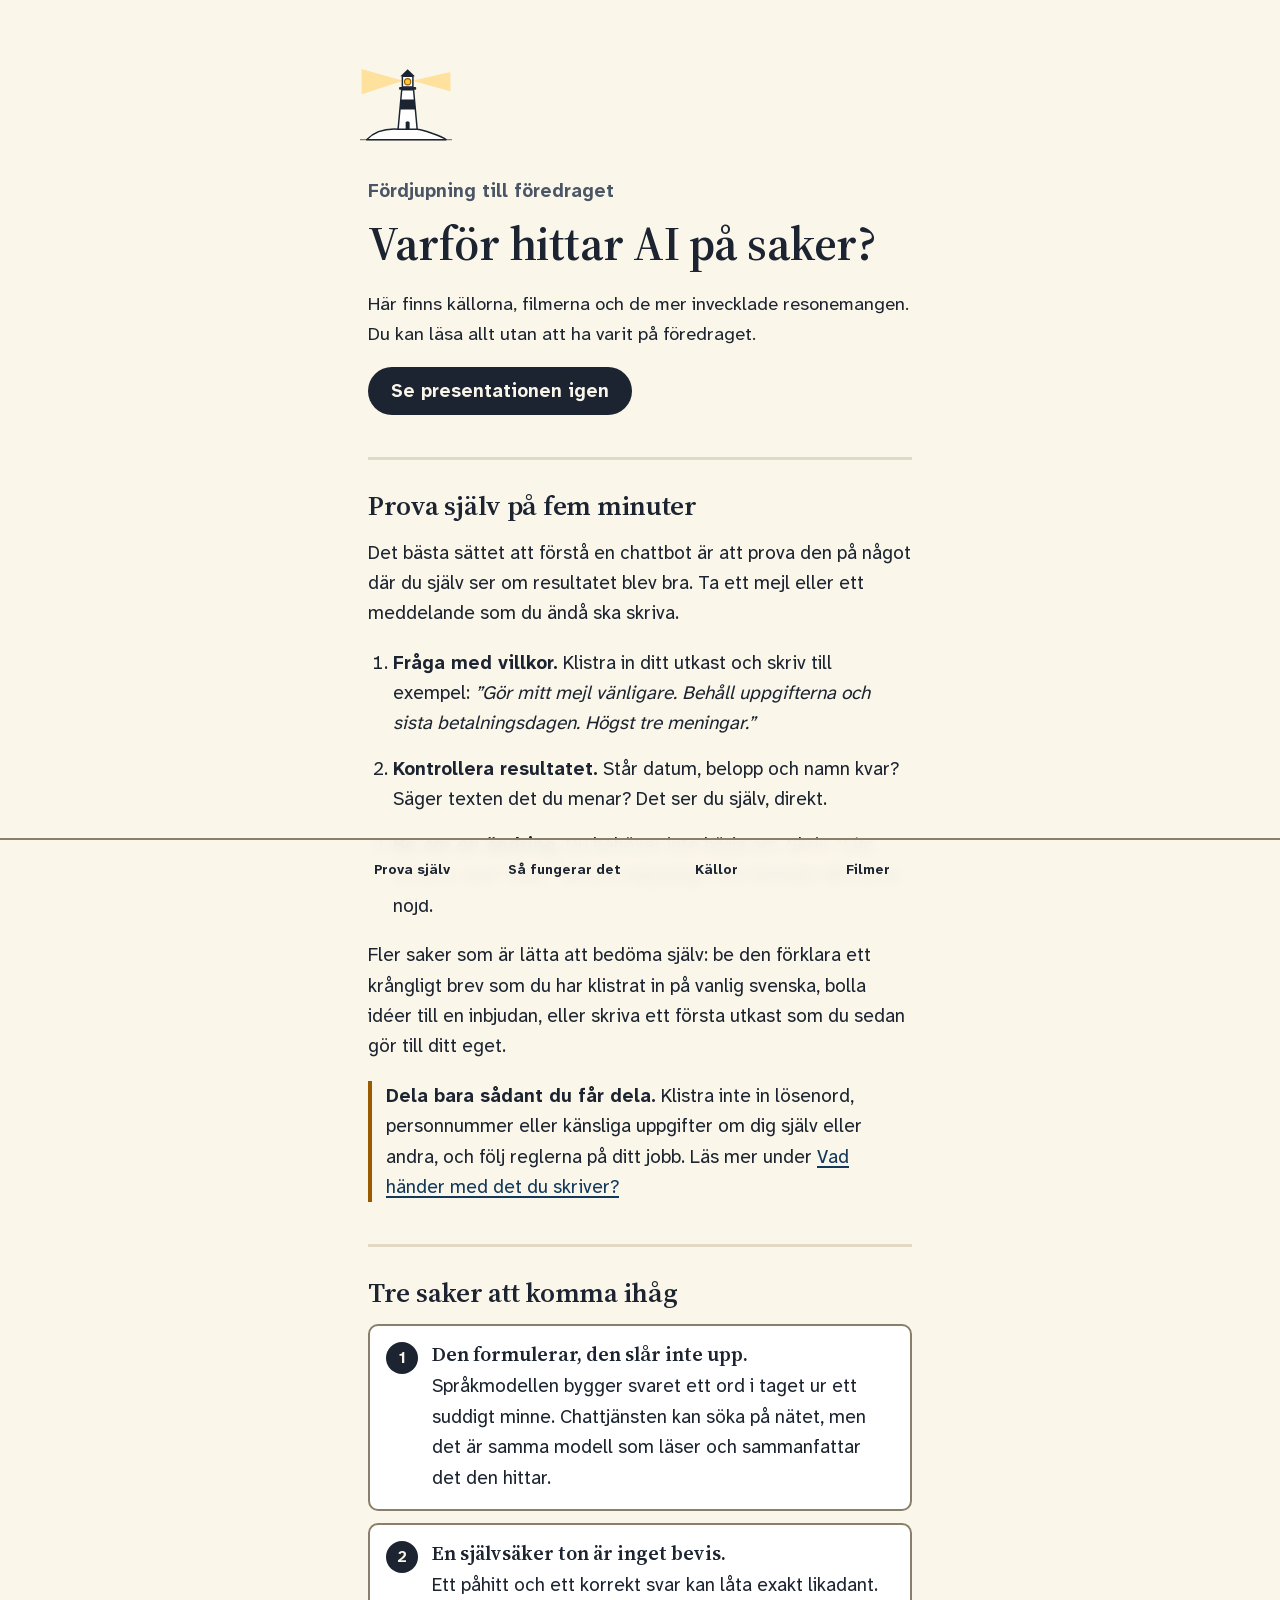
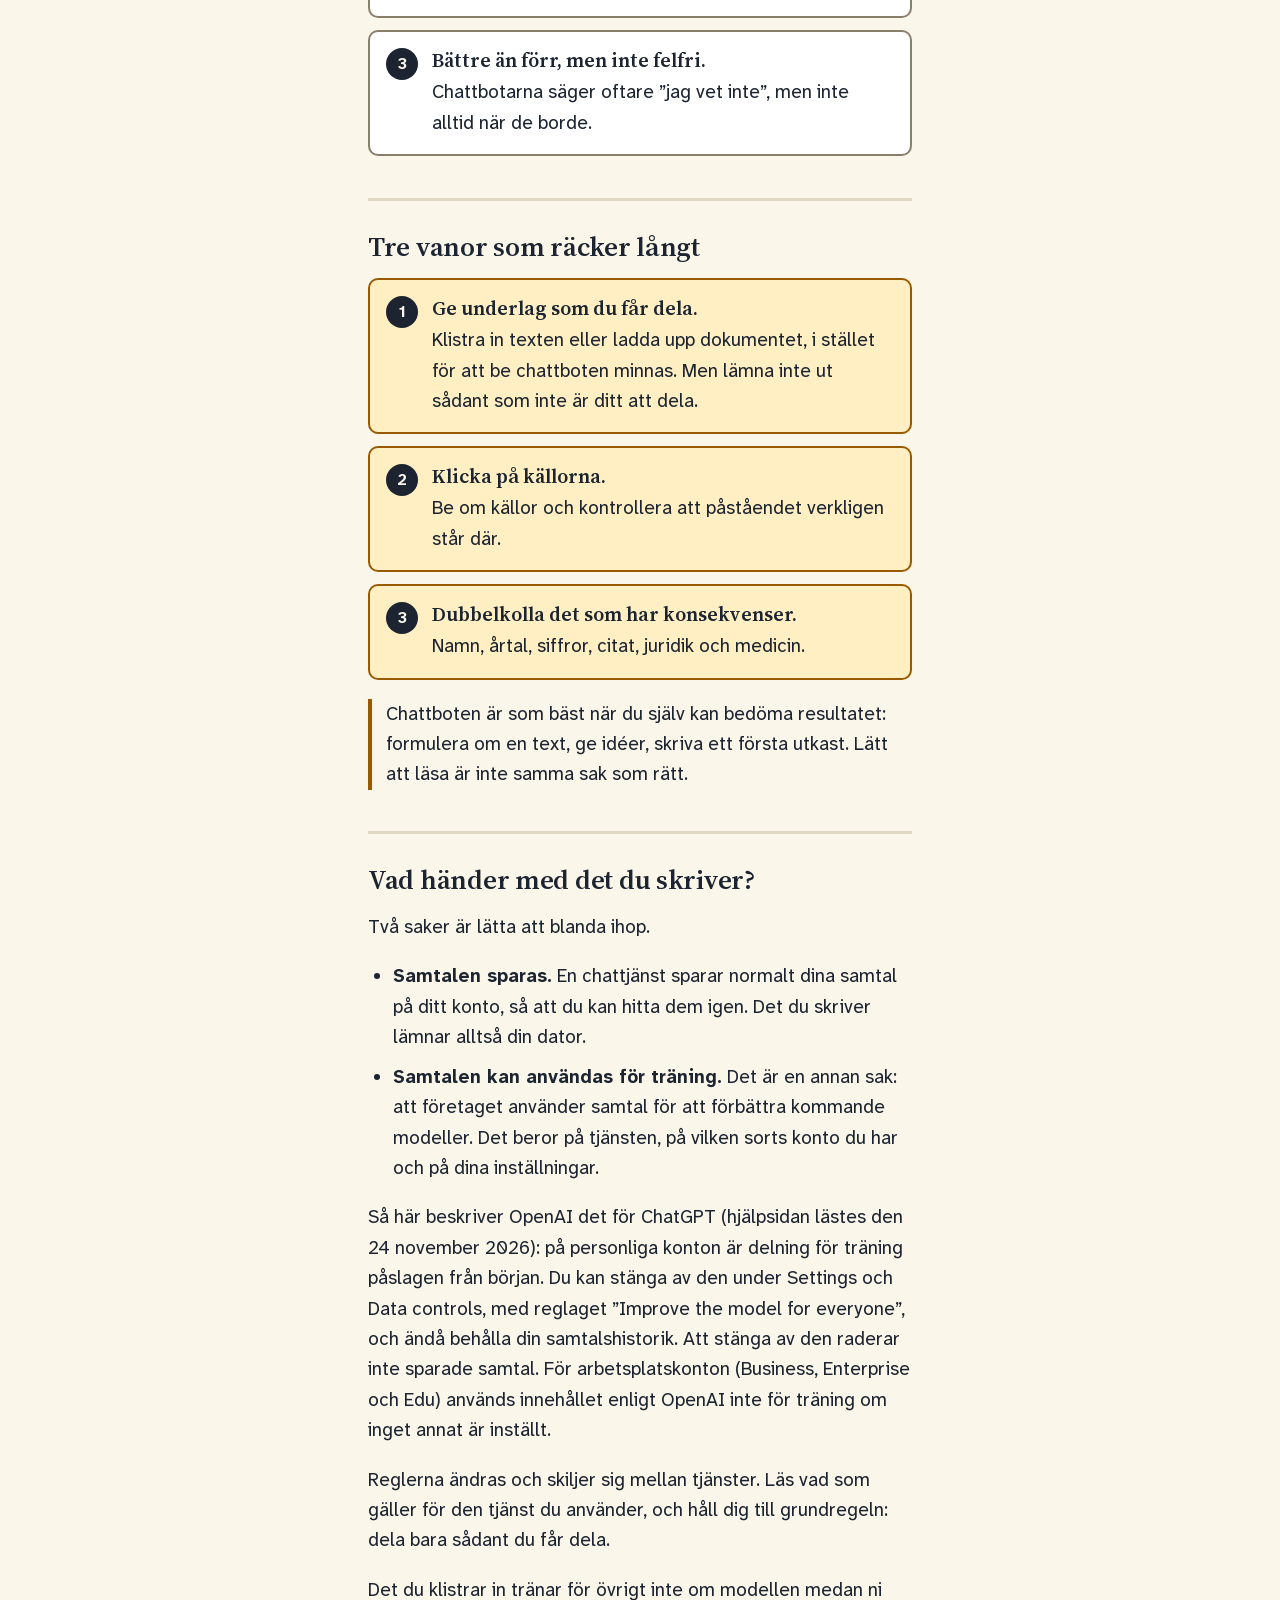
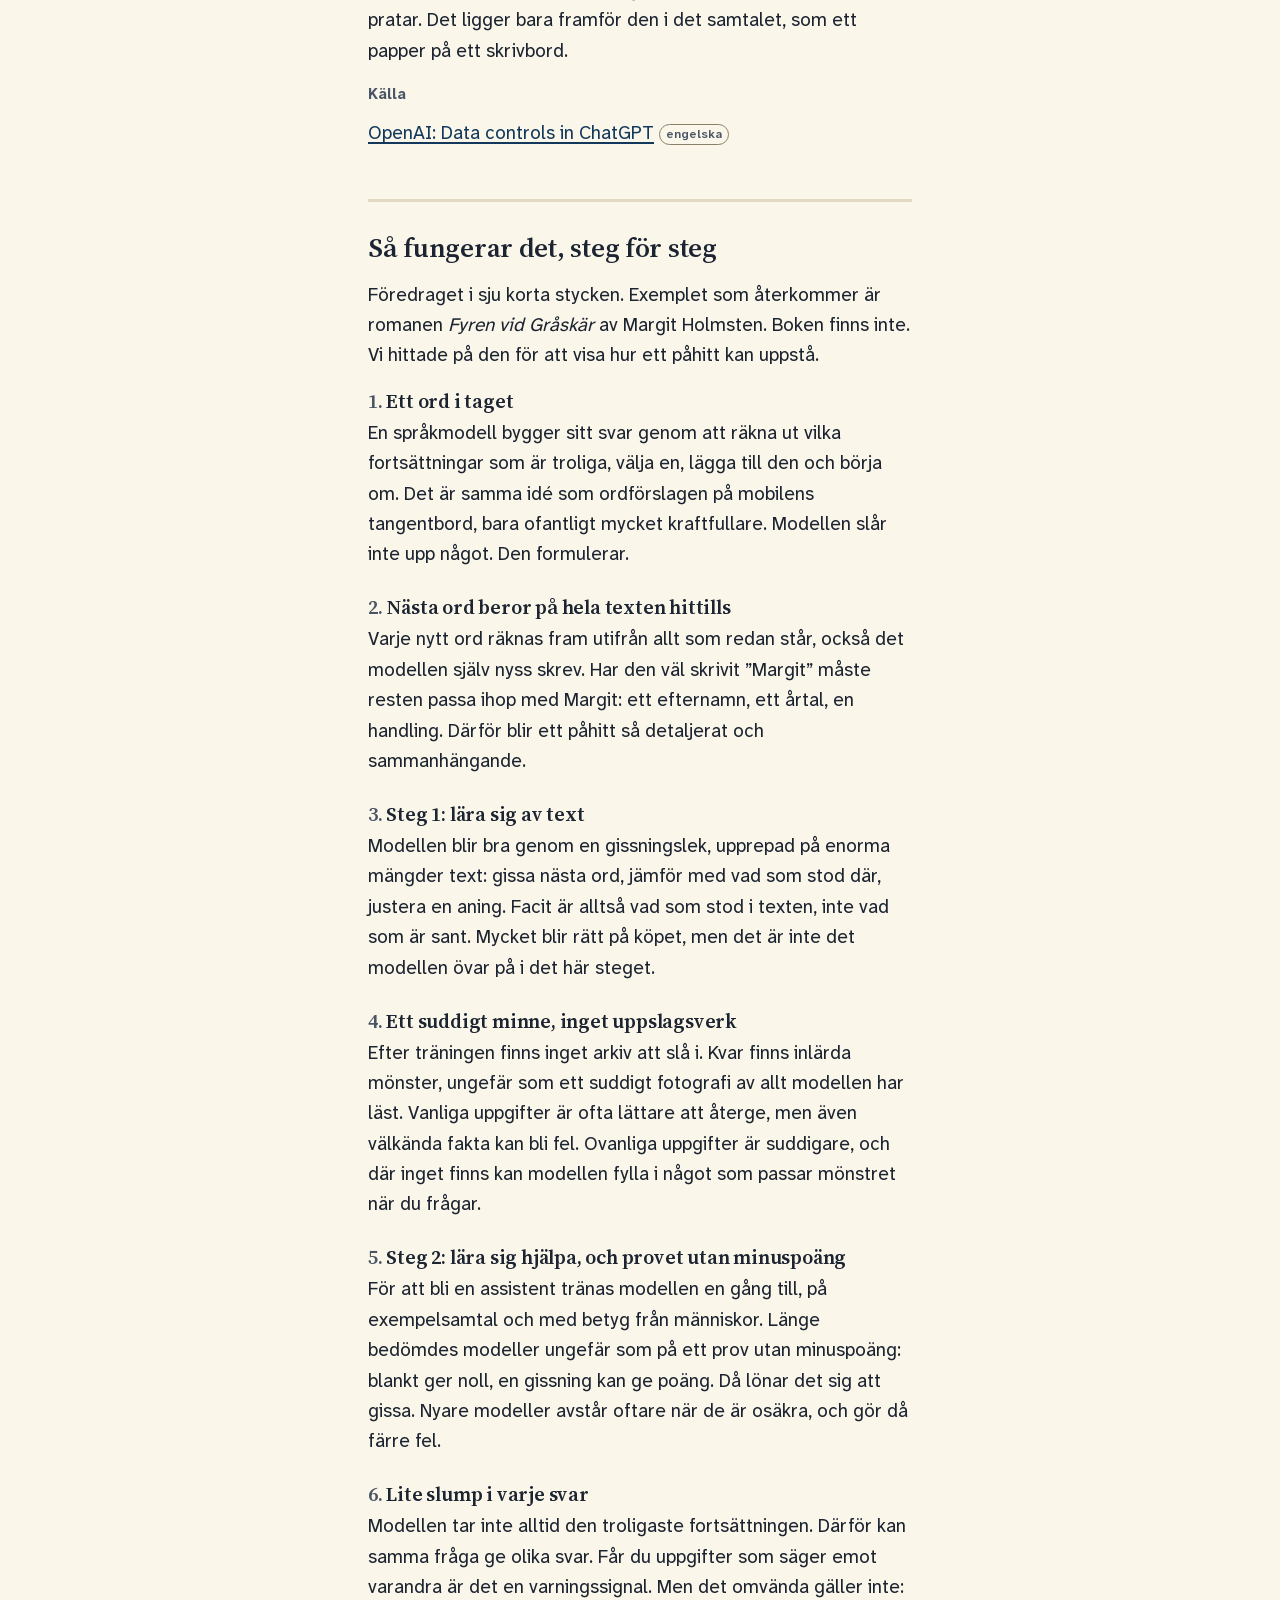
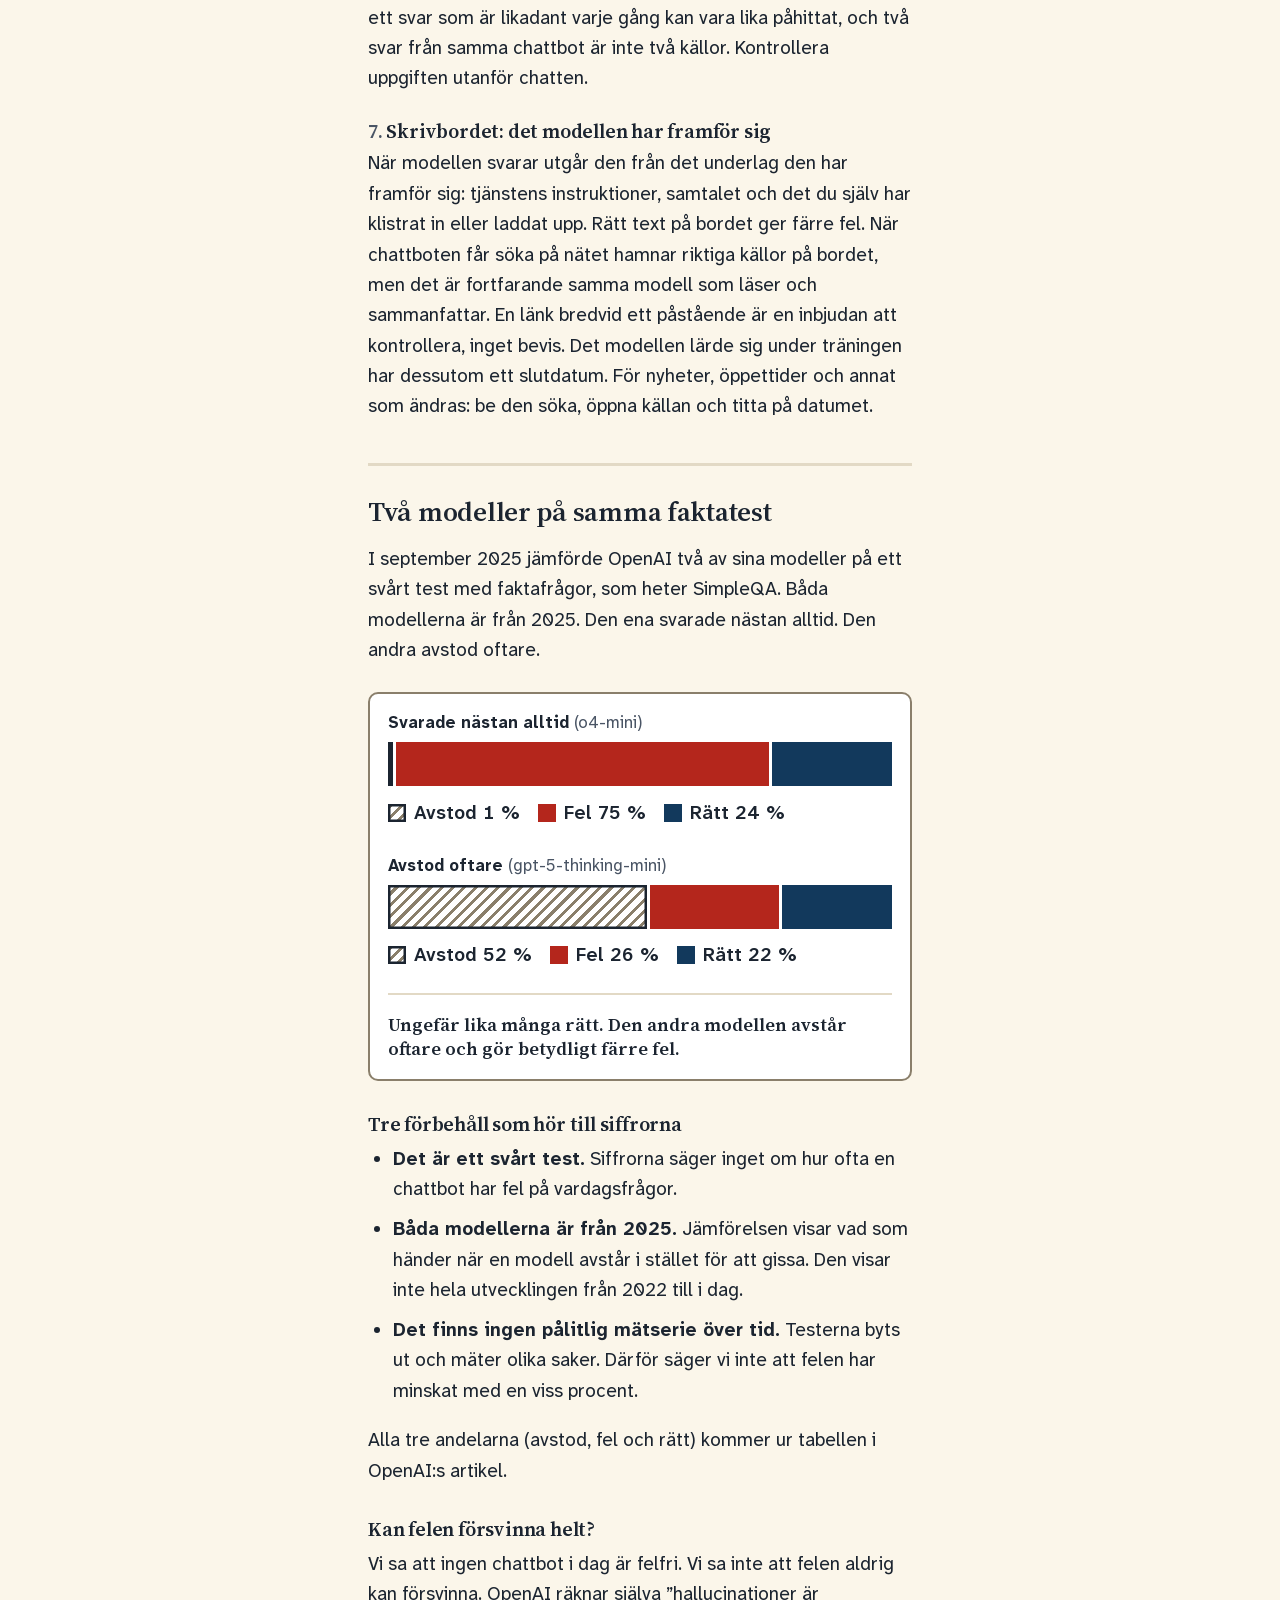
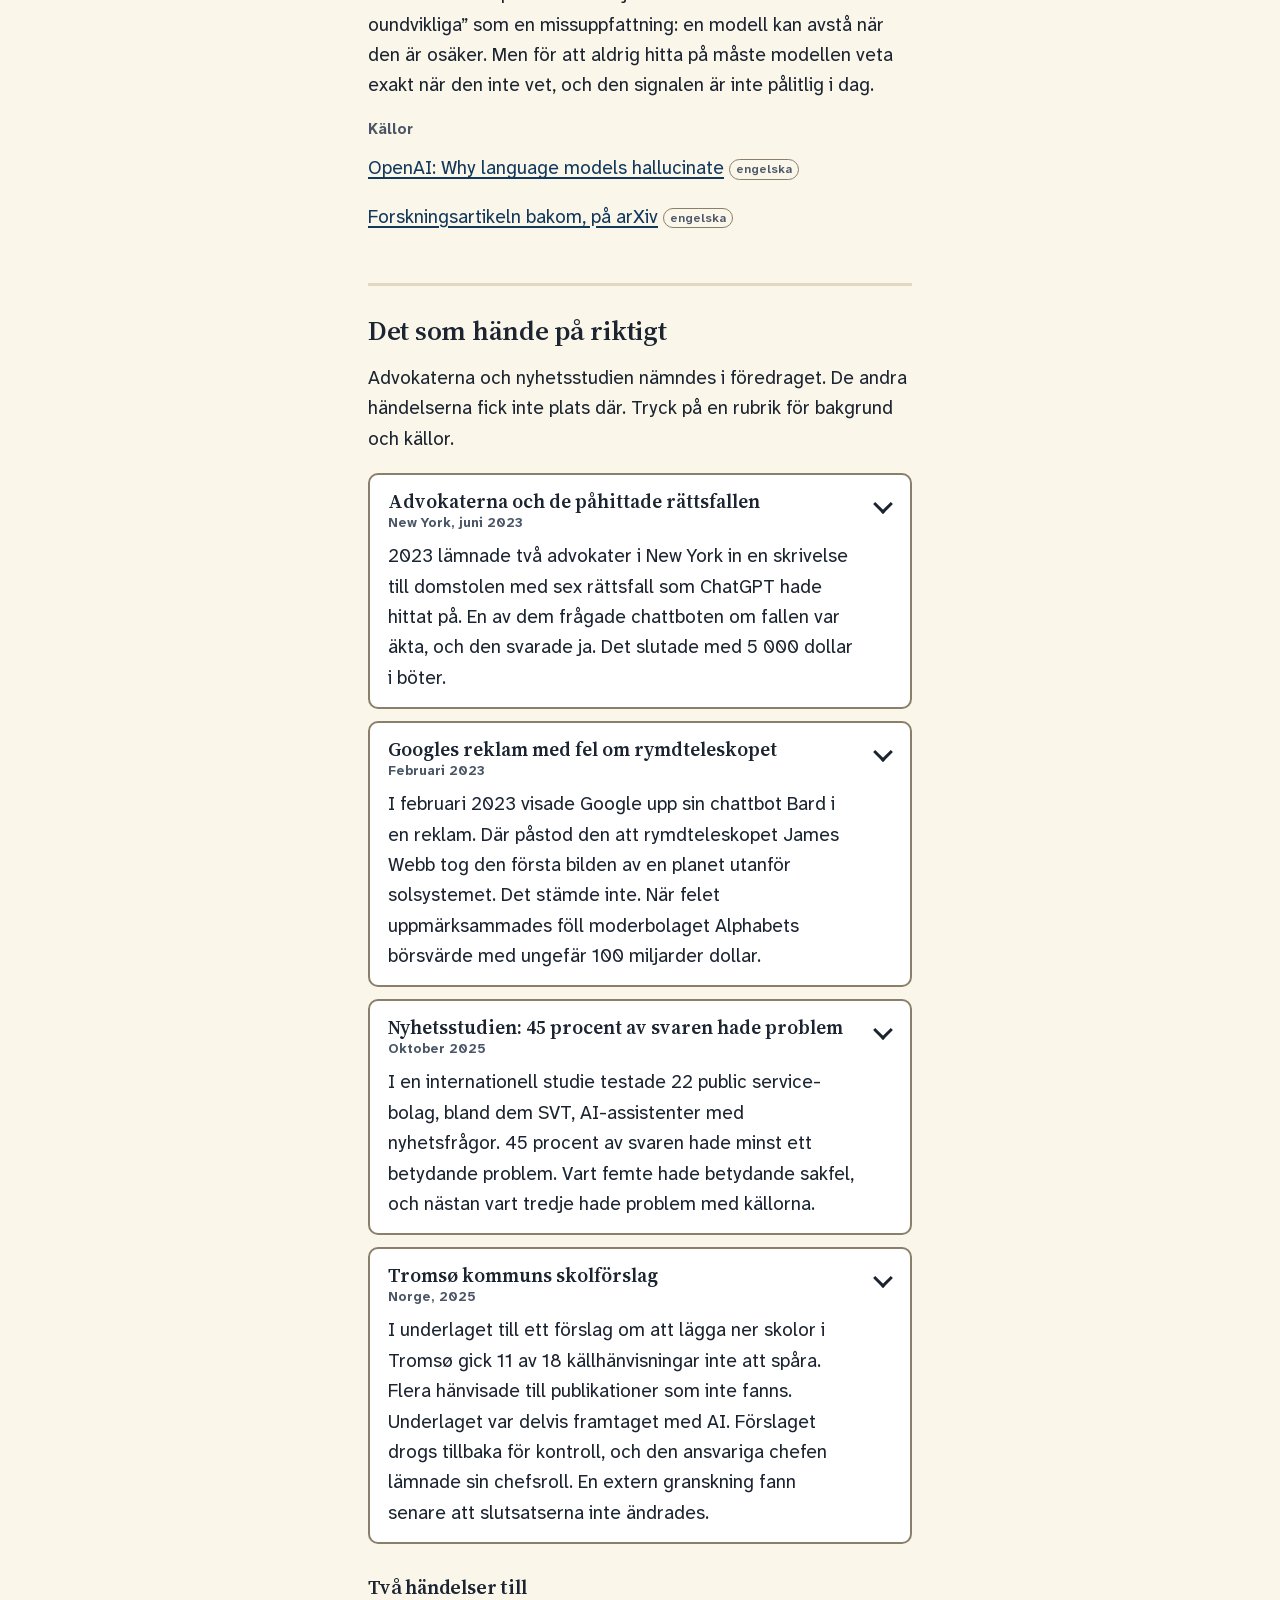
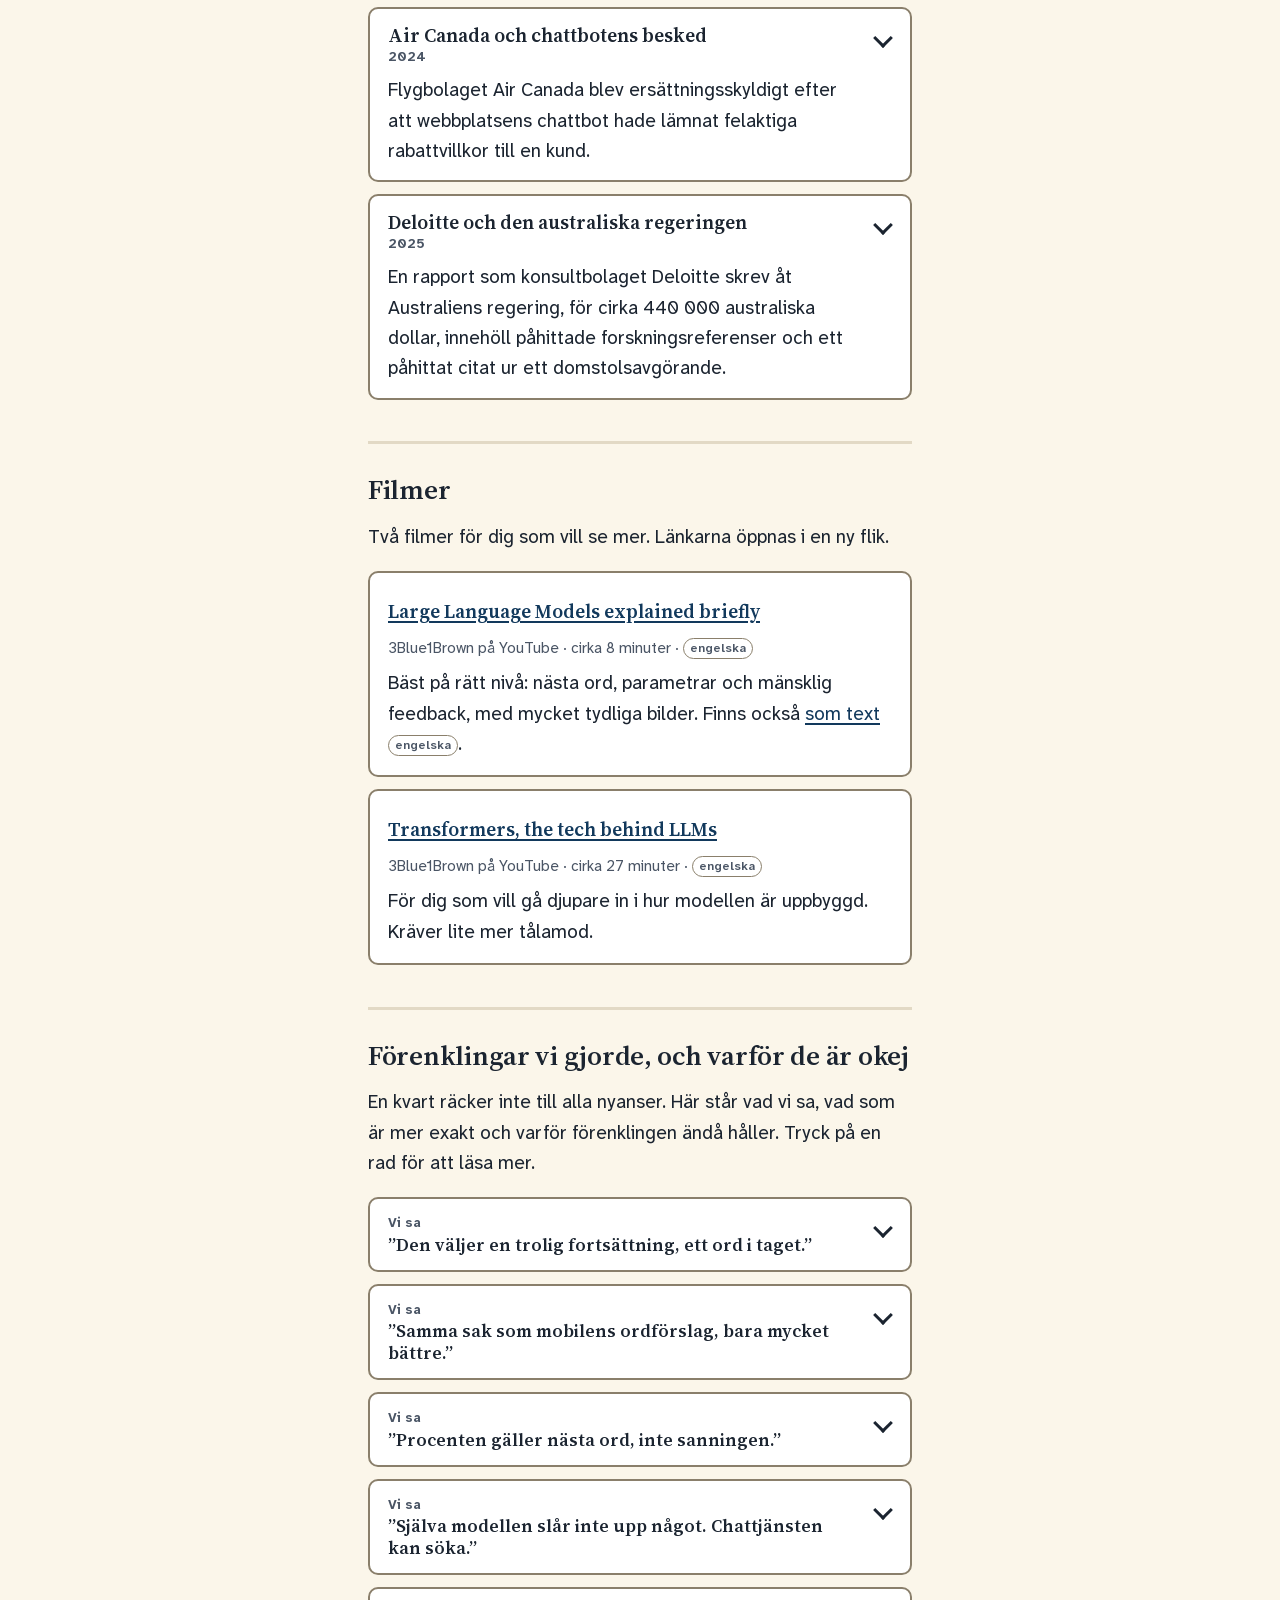
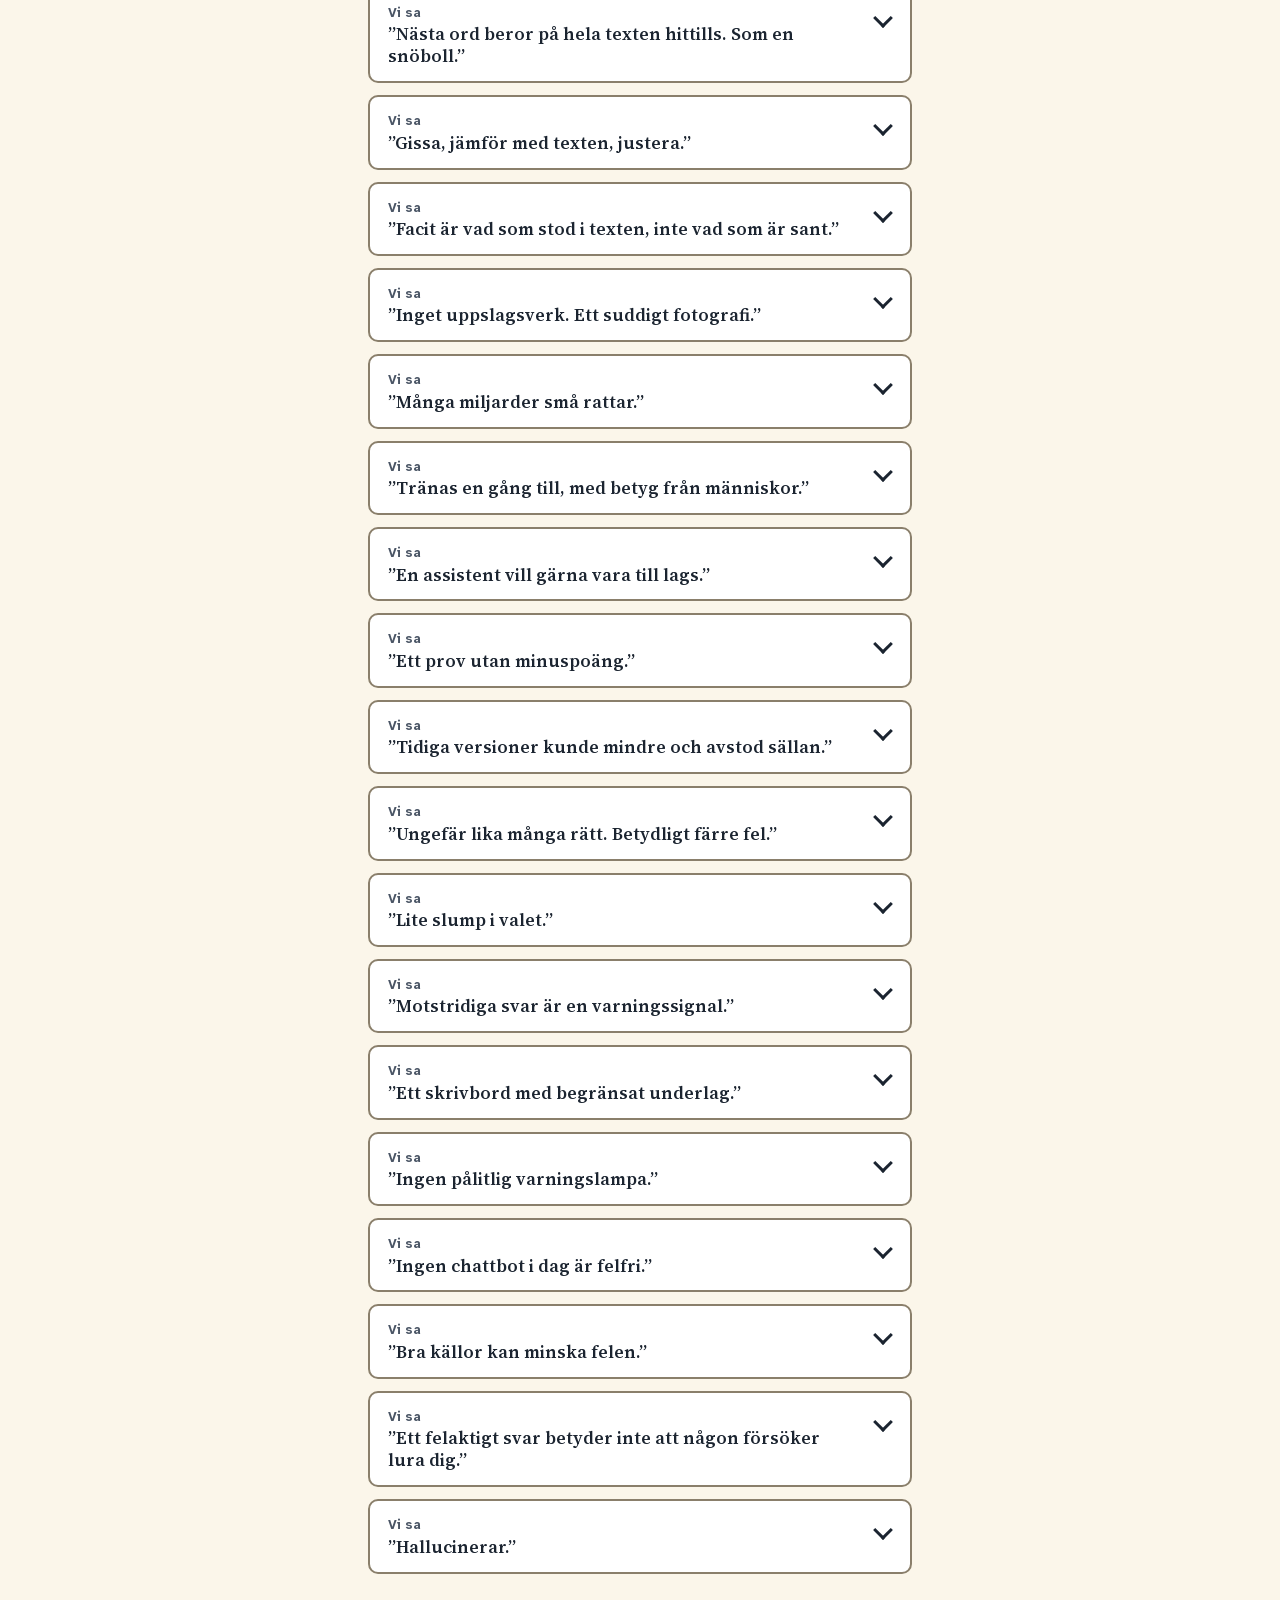
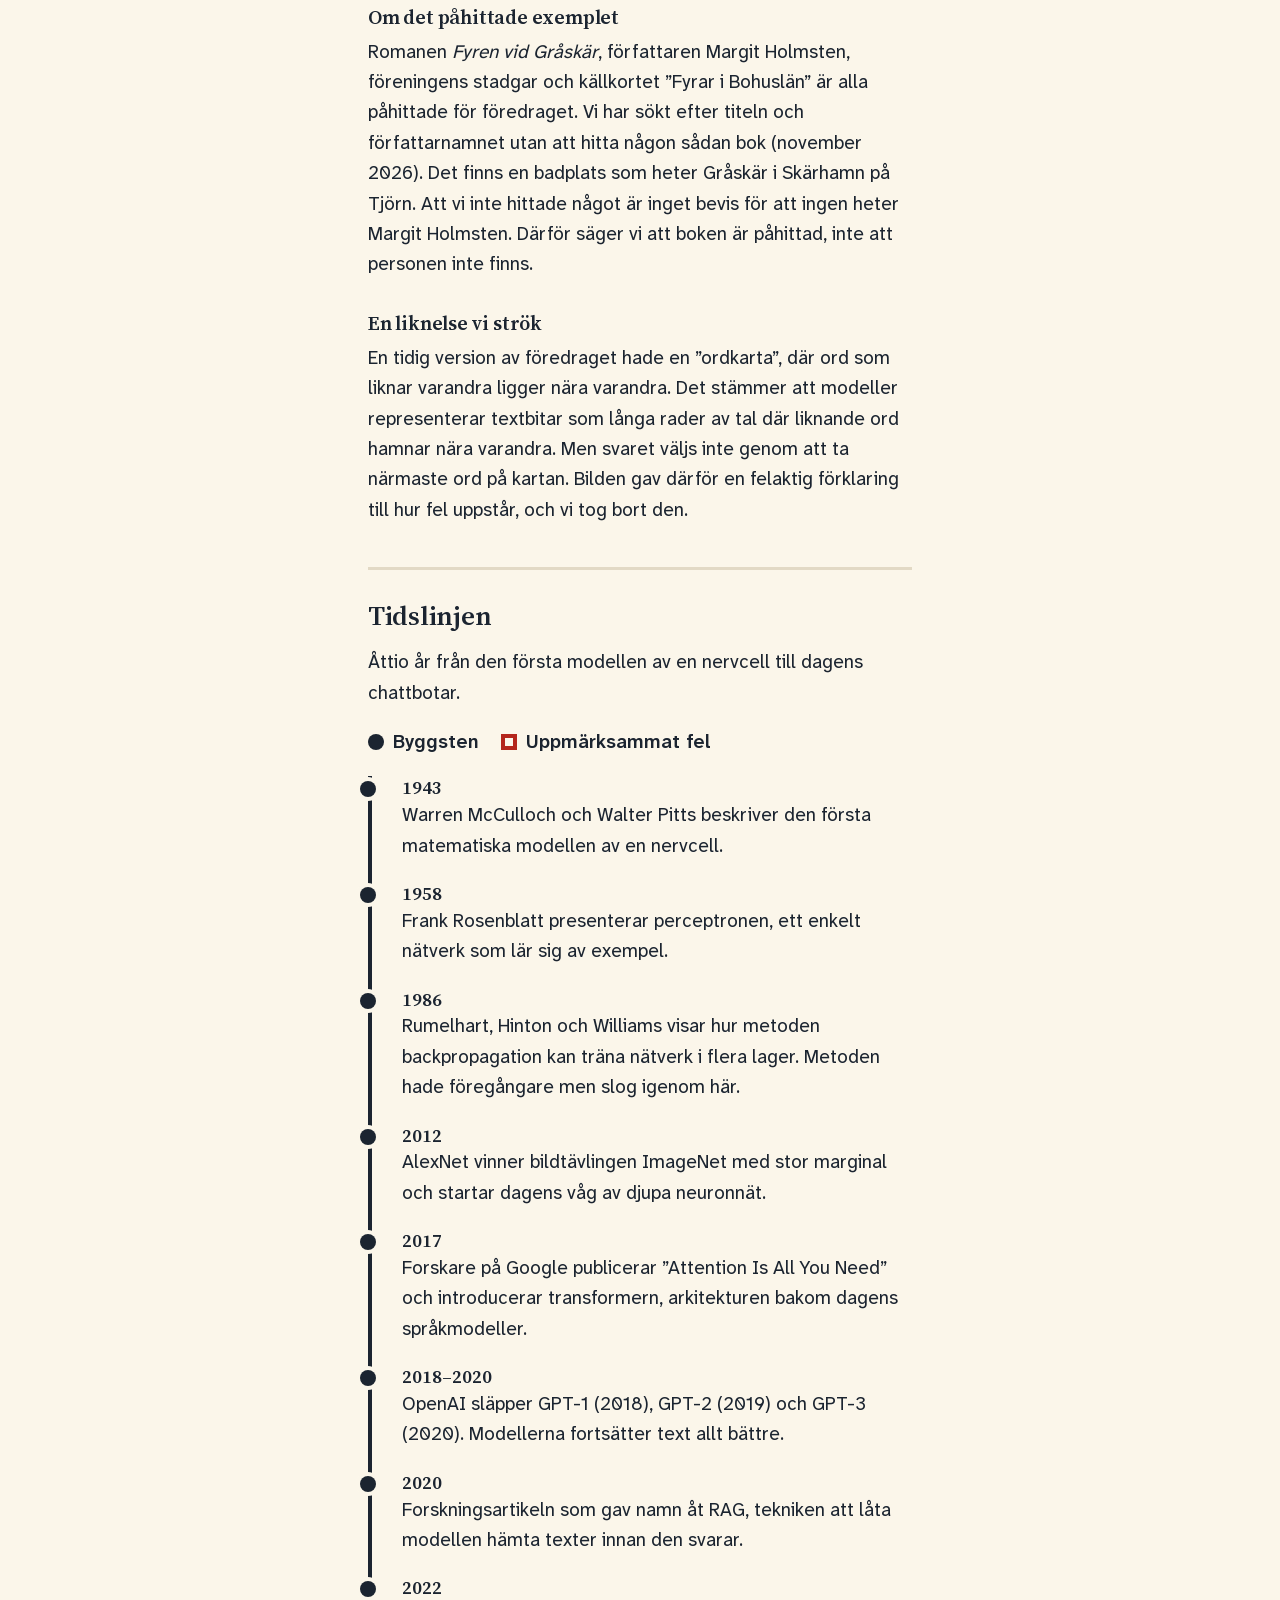
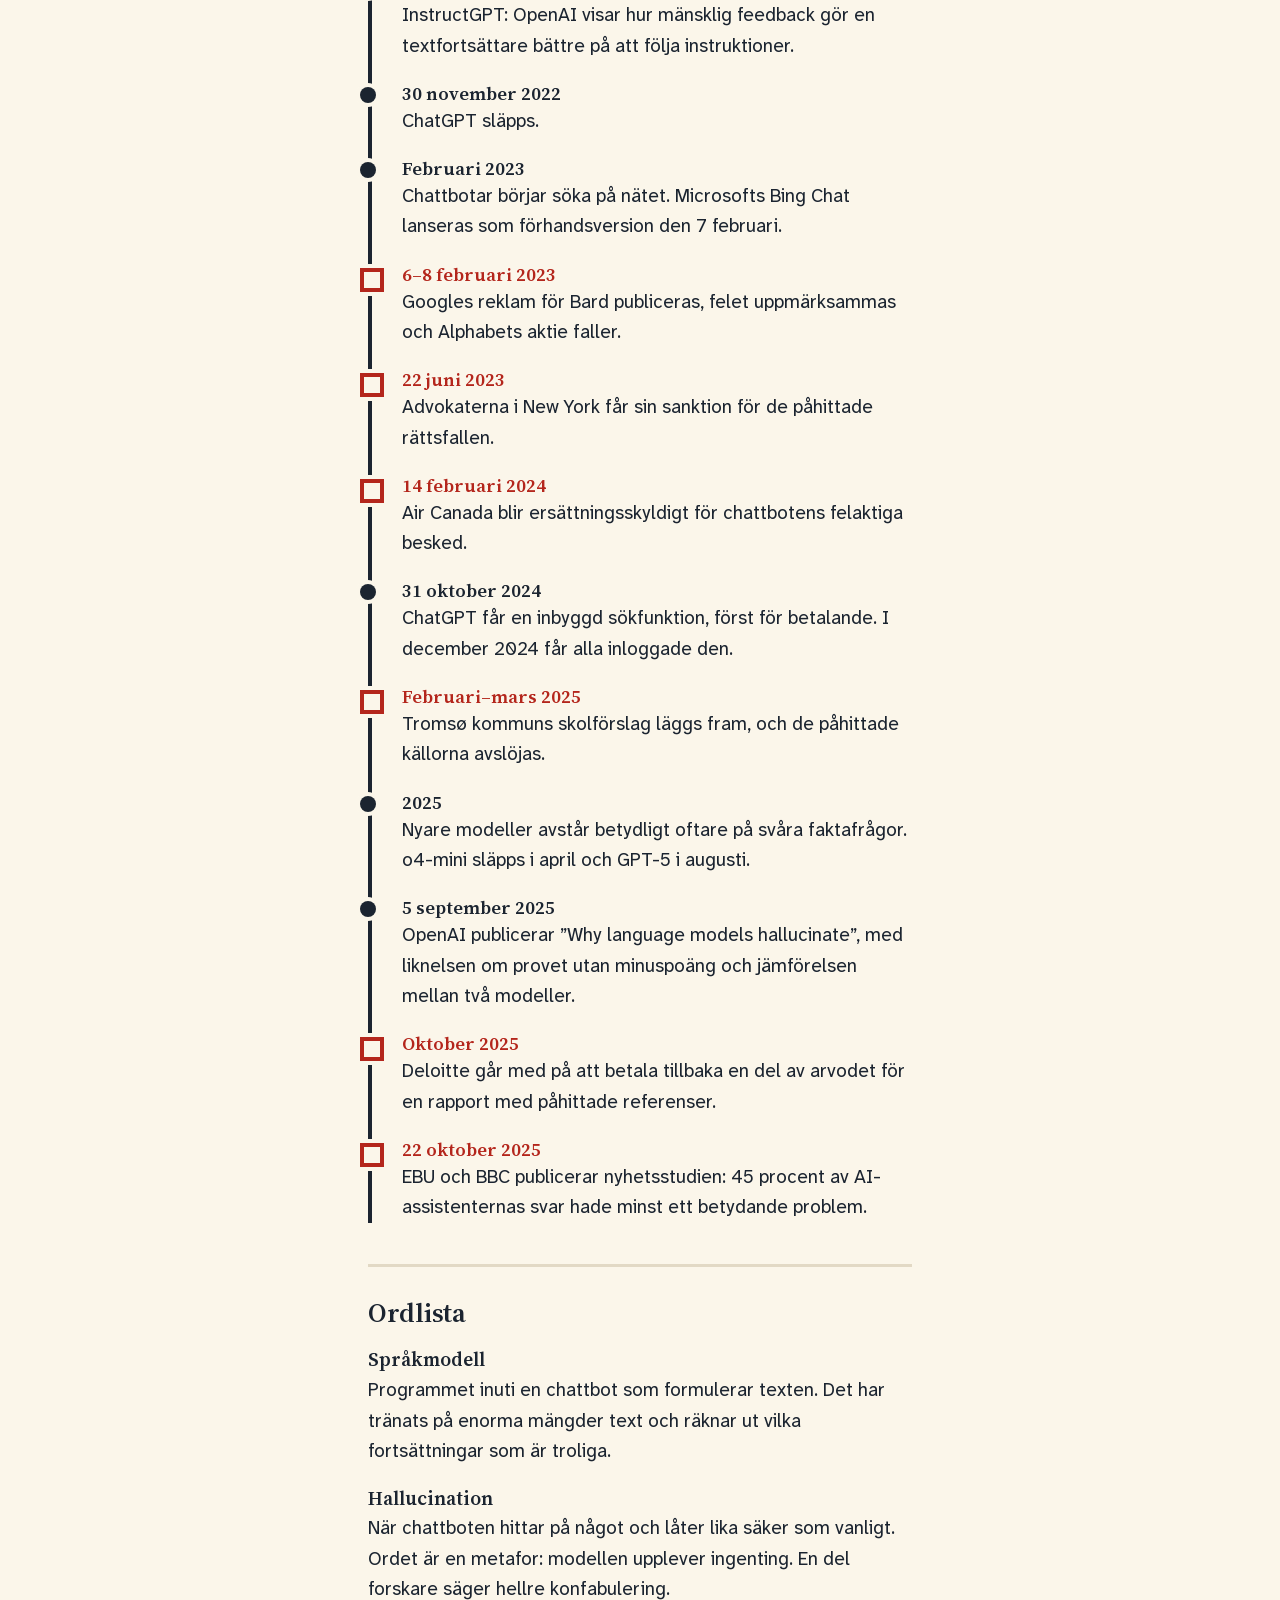
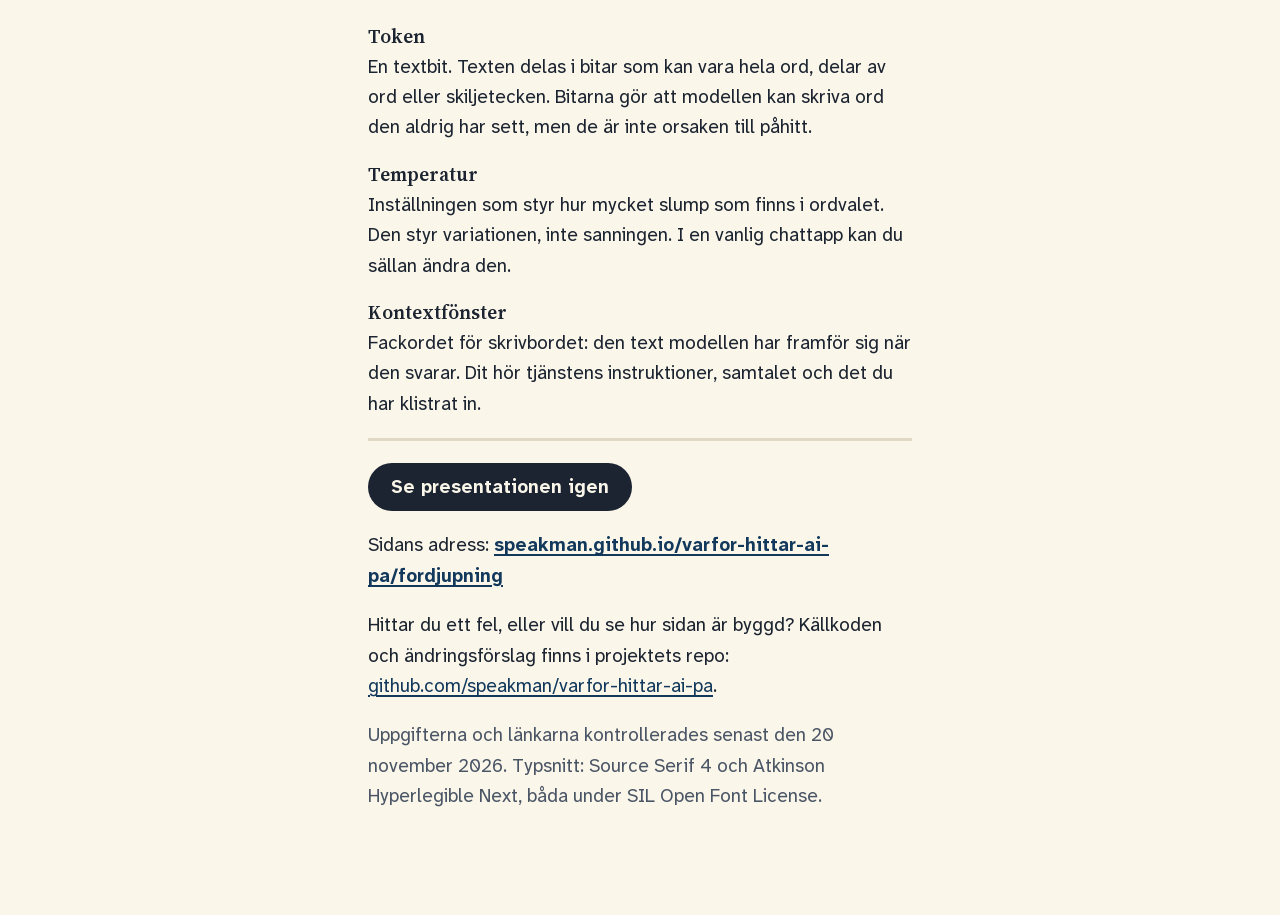
==== commit ea2393c3: "feat: mer vardagsnytta, integritet och medhåll; tidslinjen sist och tyst" ====
--- a/docs/fordjupning.html
+++ b/docs/fordjupning.html
@@ -32,6 +32,18 @@
 
 <main>
 
+<section id="prova">
+  <h2>Prova själv på fem minuter</h2>
+  <p>Det bästa sättet att förstå en chattbot är att prova den på något där du själv ser om resultatet blev bra. Ta ett mejl eller ett meddelande som du ändå ska skriva.</p>
+  <ol class="try">
+    <li><strong>Fråga med villkor.</strong> Klistra in ditt utkast och skriv till exempel: <q>Gör mitt mejl vänligare. Behåll uppgifterna och sista betalningsdagen. Högst tre meningar.</q></li>
+    <li><strong>Kontrollera resultatet.</strong> Står datum, belopp och namn kvar? Säger texten det du menar? Det ser du själv, direkt.</li>
+    <li><strong>Be om en ändring.</strong> Du behöver inte börja om. Skriv <q>Lite kortare, tack</q> eller <q>Mindre högtidligt</q> och fortsätt tills du är nöjd.</li>
+  </ol>
+  <p>Fler saker som är lätta att bedöma själv: be den förklara ett krångligt brev som du har klistrat in på vanlig svenska, bolla idéer till en inbjudan, eller skriva ett första utkast som du sedan gör till ditt eget.</p>
+  <p class="aside"><strong>Dela bara sådant du får dela.</strong> Klistra inte in lösenord, personnummer eller känsliga uppgifter om dig själv eller andra, och följ reglerna på ditt jobb. Läs mer under <a href="#integritet">Vad händer med det du skriver?</a></p>
+</section>
+
 <section id="kom-ihag">
   <h2>Tre saker att komma ihåg</h2>
   <ol class="big3">
@@ -44,11 +56,25 @@
 <section id="vanor">
   <h2>Tre vanor som räcker långt</h2>
   <ol class="habits">
-    <li><strong>Ge underlaget.</strong> Klistra in texten eller ladda upp dokumentet, i stället för att be chattboten minnas.</li>
+    <li><strong>Ge underlag som du får dela.</strong> Klistra in texten eller ladda upp dokumentet, i stället för att be chattboten minnas. Men lämna inte ut sådant som inte är ditt att dela.</li>
     <li><strong>Klicka på källorna.</strong> Be om källor och kontrollera att påståendet verkligen står där.</li>
     <li><strong>Dubbelkolla det som har konsekvenser.</strong> Namn, årtal, siffror, citat, juridik och medicin.</li>
   </ol>
   <p class="aside">Chattboten är som bäst när du själv kan bedöma resultatet: formulera om en text, ge idéer, skriva ett första utkast. Lätt att läsa är inte samma sak som rätt.</p>
+</section>
+
+<section id="integritet">
+  <h2>Vad händer med det du skriver?</h2>
+  <p>Två saker är lätta att blanda ihop.</p>
+  <ul>
+    <li><strong>Samtalen sparas.</strong> En chattjänst sparar normalt dina samtal på ditt konto, så att du kan hitta dem igen. Det du skriver lämnar alltså din dator.</li>
+    <li><strong>Samtalen kan användas för träning.</strong> Det är en annan sak: att företaget använder samtal för att förbättra kommande modeller. Det beror på tjänsten, på vilken sorts konto du har och på dina inställningar.</li>
+  </ul>
+  <p>Så här beskriver OpenAI det för ChatGPT (hjälpsidan lästes den 24 november 2026): på personliga konton är delning för träning påslagen från början. Du kan stänga av den under Settings och Data controls, med reglaget ”Improve the model for everyone”, och ändå behålla din samtalshistorik. Att stänga av den raderar inte sparade samtal. För arbetsplatskonton (Business, Enterprise och Edu) används innehållet enligt OpenAI inte för träning om inget annat är inställt.</p>
+  <p>Reglerna ändras och skiljer sig mellan tjänster. Läs vad som gäller för den tjänst du använder, och håll dig till grundregeln: dela bara sådant du får dela.</p>
+  <p>Det du klistrar in tränar för övrigt inte om modellen medan ni pratar. Det ligger bara framför den i det samtalet, som ett papper på ett skrivbord.</p>
+  <h4>Källa</h4>
+  <ul class="srcs"><li><a href="https://help.openai.com/en/articles/7730893-data-controls-in-chatgpt" target="_blank" rel="noopener">OpenAI: Data controls in ChatGPT</a> <span class="lang">engelska</span></li></ul>
 </section>
 
 <section id="sa-fungerar-det">
@@ -60,8 +86,8 @@
     <li><h3>Steg 1: lära sig av text</h3><p>Modellen blir bra genom en gissningslek, upprepad på enorma mängder text: gissa nästa ord, jämför med vad som stod där, justera en aning. Facit är alltså vad som stod i texten, inte vad som är sant. Mycket blir rätt på köpet, men det är inte det modellen övar på i det här steget.</p></li>
     <li><h3>Ett suddigt minne, inget uppslagsverk</h3><p>Efter träningen finns inget arkiv att slå i. Kvar finns inlärda mönster, ungefär som ett suddigt fotografi av allt modellen har läst. Vanliga uppgifter är ofta lättare att återge, men även välkända fakta kan bli fel. Ovanliga uppgifter är suddigare, och där inget finns kan modellen fylla i något som passar mönstret när du frågar.</p></li>
     <li><h3>Steg 2: lära sig hjälpa, och provet utan minuspoäng</h3><p>För att bli en assistent tränas modellen en gång till, på exempelsamtal och med betyg från människor. Länge bedömdes modeller ungefär som på ett prov utan minuspoäng: blankt ger noll, en gissning kan ge poäng. Då lönar det sig att gissa. Nyare modeller avstår oftare när de är osäkra, och gör då färre fel.</p></li>
-    <li><h3>Lite slump i varje svar</h3><p>Modellen tar inte alltid den troligaste fortsättningen. Därför kan samma fråga ge olika svar. Får du uppgifter som säger emot varandra är det en varningsklocka. Men det omvända gäller inte: ett svar som är likadant varje gång kan vara lika påhittat.</p></li>
-    <li><h3>Skrivbordet: det modellen har framför sig</h3><p>När modellen svarar utgår den från det underlag den har framför sig: tjänstens instruktioner, samtalet och det du själv har klistrat in eller laddat upp. Rätt text på bordet ger färre fel. När chattboten får söka på nätet hamnar riktiga källor på bordet, men det är fortfarande samma modell som läser och sammanfattar. En länk bredvid ett påstående är en inbjudan att kontrollera, inget bevis.</p></li>
+    <li><h3>Lite slump i varje svar</h3><p>Modellen tar inte alltid den troligaste fortsättningen. Därför kan samma fråga ge olika svar. Får du uppgifter som säger emot varandra är det en varningssignal. Men det omvända gäller inte: ett svar som är likadant varje gång kan vara lika påhittat, och två svar från samma chattbot är inte två källor. Kontrollera uppgiften utanför chatten.</p></li>
+    <li><h3>Skrivbordet: det modellen har framför sig</h3><p>När modellen svarar utgår den från det underlag den har framför sig: tjänstens instruktioner, samtalet och det du själv har klistrat in eller laddat upp. Rätt text på bordet ger färre fel. När chattboten får söka på nätet hamnar riktiga källor på bordet, men det är fortfarande samma modell som läser och sammanfattar. En länk bredvid ett påstående är en inbjudan att kontrollera, inget bevis. Det modellen lärde sig under träningen har dessutom ett slutdatum. För nyheter, öppettider och annat som ändras: be den söka, öppna källan och titta på datumet.</p></li>
   </ol>
 </section>
 
@@ -104,7 +130,7 @@
 
 <section id="kallor">
   <h2>Det som hände på riktigt</h2>
-  <p>Fyra händelser nämndes i föredraget. Tryck på en rubrik för bakgrund och källor.</p>
+  <p>Advokaterna och nyhetsstudien nämndes i föredraget. De andra händelserna fick inte plats där. Tryck på en rubrik för bakgrund och källor.</p>
 <details class="card">
   <summary><span class="s-title">Advokaterna och de påhittade rättsfallen</span><span class="s-meta">New York, juni 2023</span><span class="s-lead">2023 lämnade två advokater i New York in en skrivelse till domstolen med sex rättsfall som ChatGPT hade hittat på. En av dem frågade chattboten om fallen var äkta, och den svarade ja. Det slutade med 5&nbsp;000 dollar i böter.</span></summary>
   <div class="more"><p>Målet heter <i>Mata v. Avianca</i> och avgjordes i en federal domstol i New York den 22 juni 2023. Steven Schwartz gjorde efterforskningen med ChatGPT. Kollegan Peter LoDuca undertecknade och lämnade in skrivelsen. Att ChatGPT försäkrade att fallen var äkta framgår av domstolens beslut. Sanktionen på 5&nbsp;000 dollar gällde advokaterna och byrån gemensamt, och gällde också att de stod fast vid fallen när de ifrågasattes.</p><h4>Källor</h4><ul class="srcs"><li><a href="https://storage.courtlistener.com/recap/gov.uscourts.nysd.575368/gov.uscourts.nysd.575368.54.0.pdf" target="_blank" rel="noopener">Domstolens beslut (PDF)</a> <span class="lang">engelska</span></li><li><a href="https://www.americanbar.org/content/aba-cms-dotorg/en/groups/litigation/resources/litigation-news/2023/use-chatgpt-research-bogus-cases-sanctions" target="_blank" rel="noopener">American Bar Association</a> <span class="lang">engelska</span></li><li><a href="https://www.theguardian.com/technology/2023/jun/23/two-us-lawyers-fined-submitting-fake-court-citations-chatgpt" target="_blank" rel="noopener">The Guardian</a> <span class="lang">engelska</span></li><li><a href="https://www.legaldive.com/news/lawyer-fake-chatgpt-cases-sanctions-fines-lawyers-chatgpt-fake-cases/653741/" target="_blank" rel="noopener">Legal Dive</a> <span class="lang">engelska</span></li></ul></div>
@@ -161,8 +187,8 @@
   <h2>Förenklingar vi gjorde, och varför de är okej</h2>
   <p>En kvart räcker inte till alla nyanser. Här står vad vi sa, vad som är mer exakt och varför förenklingen ändå håller. Tryck på en rad för att läsa mer.</p>
 <details class="card simpl">
-  <summary><span class="s-meta">Vi sa</span><span class="s-title">”Den gissar nästa ord.”</span></summary>
-  <div class="more"><h4>Mer exakt</h4><p>Den räknar ut en sannolikhet för varje möjlig nästa token (textbit) utifrån hela sammanhanget och väljer en. Tokens kan vara hela ord, delar av ord eller skiljetecken.</p><h4>Varför det är okej</h4><p>Rätt mekanism, vardagligt uttryckt.</p></div>
+  <summary><span class="s-meta">Vi sa</span><span class="s-title">”Den väljer en trolig fortsättning, ett ord i taget.”</span></summary>
+  <div class="more"><h4>Mer exakt</h4><p>Den räknar ut en sannolikhet för varje möjlig nästa token (textbit) utifrån hela sammanhanget och väljer en. Tokens kan vara hela ord, delar av ord eller skiljetecken.</p><h4>Varför det är okej</h4><p>Rätt mekanism, vardagligt uttryckt. För att göra det bra har modellen lärt sig mycket om språk och om världen.</p></div>
 </details>
 <details class="card simpl">
   <summary><span class="s-meta">Vi sa</span><span class="s-title">”Samma sak som mobilens ordförslag, bara mycket bättre.”</span></summary>
@@ -201,8 +227,8 @@
   <div class="more"><h4>Mer exakt</h4><p>Det sker i flera steg: träning på exempelsamtal, träning utifrån mänskliga jämförelser och betyg, och allt oftare träning där andra modeller eller automatiska regler bedömer svaren. Metoderna skiljer sig mellan företag.</p><h4>Varför det är okej</h4><p>Huvudpoängen stämmer: assistentbeteendet är inlärt i ett senare steg, och det som belönas formar beteendet.</p></div>
 </details>
 <details class="card simpl">
-  <summary><span class="s-meta">Vi sa</span><span class="s-title">”En hjälpsam assistent hakar gärna på frågan.”</span></summary>
-  <div class="more"><h4>Mer exakt</h4><p>Modeller har en dokumenterad tendens att godta en felaktig förutsättning i frågan och att hålla med användaren. Hur stark den är varierar mellan modeller, och utvecklarna arbetar med att minska den.</p><h4>Varför det är okej</h4><p>Vi skrev ”gärna”, inte ”alltid”.</p></div>
+  <summary><span class="s-meta">Vi sa</span><span class="s-title">”En assistent vill gärna vara till lags.”</span></summary>
+  <div class="more"><h4>Mer exakt</h4><p>Modeller har en dokumenterad tendens att godta en felaktig förutsättning i frågan och att hålla med den som frågar. Forskare kallar det inställsamhet (på engelska sycophancy). Hur stark den är varierar mellan modeller, och utvecklarna arbetar med att minska den. Därför hjälper det att fråga öppet: <q>Vad talar för och emot?</q> eller <q>Finns det något fel i mina antaganden?</q></p><h4>Varför det är okej</h4><p>Vi sa ”gärna” och ”lätt”, inte ”alltid”.</p><h4>Källa</h4><ul class="srcs"><li><a href="https://www.anthropic.com/research/towards-understanding-sycophancy-in-language-models" target="_blank" rel="noopener">Anthropic: Towards Understanding Sycophancy in Language Models</a> <span class="lang">engelska</span></li></ul></div>
 </details>
 <details class="card simpl">
   <summary><span class="s-meta">Vi sa</span><span class="s-title">”Ett prov utan minuspoäng.”</span></summary>
@@ -217,11 +243,11 @@
   <div class="more"><h4>Mer exakt</h4><p>Andelen rätt var 24&nbsp;procent för den ena modellen och 22&nbsp;procent för den andra. Skillnaden ligger i att den senare avstod i stället för att gissa fel. Siffrorna kommer ur tabellen i OpenAI:s artikel.</p><h4>Varför det är okej</h4><p>Påståendet är begränsat till testet och följer av siffrorna.</p></div>
 </details>
 <details class="card simpl">
-  <summary><span class="s-meta">Vi sa</span><span class="s-title">”Lite slump i valet. Temperatur.”</span></summary>
-  <div class="more"><h4>Mer exakt</h4><p>Temperatur ändrar hur spetsig sannolikhetsfördelningen är innan ett val görs. Den styr variationen, inte sanningen. Det finns fler inställningar, och i vanliga chattappar kan du oftast inte ändra dem.</p><h4>Varför det är okej</h4><p>Vi påstod inte att hög temperatur ger kreativitet eller att låg ger sanning.</p></div>
-</details>
-<details class="card simpl">
-  <summary><span class="s-meta">Vi sa</span><span class="s-title">”Motstridiga svar är en varningsklocka.”</span></summary>
+  <summary><span class="s-meta">Vi sa</span><span class="s-title">”Lite slump i valet.”</span></summary>
+  <div class="more"><h4>Mer exakt</h4><p>Hur mycket slump som används styrs av en inställning som kallas temperatur. Den ändrar hur spetsig sannolikhetsfördelningen är innan ett val görs. Den styr variationen, inte sanningen. Det finns fler inställningar, och i vanliga chattappar kan du oftast inte ändra dem.</p><h4>Varför det är okej</h4><p>Vi påstod inte att hög temperatur ger kreativitet eller att låg ger sanning.</p></div>
+</details>
+<details class="card simpl">
+  <summary><span class="s-meta">Vi sa</span><span class="s-title">”Motstridiga svar är en varningssignal.”</span></summary>
   <div class="more"><h4>Mer exakt</h4><p>En användbar tumregel som också används i forskningen, men ingen garanti. Modellen kan vara stabil och ha fel, eller variera i formulering och ha rätt.</p><h4>Varför det är okej</h4><p>Vi sa uttryckligen att ett stabilt svar inte är något bevis.</p></div>
 </details>
 <details class="card simpl">
@@ -305,7 +331,7 @@
 </footer>
 
 <nav class="dock" aria-label="Hoppa till">
-  <a href="#kom-ihag">Kom ihåg</a>
+  <a href="#prova">Prova själv</a>
   <a href="#sa-fungerar-det">Så fungerar det</a>
   <a href="#kallor">Källor</a>
   <a href="#filmer">Filmer</a>
--- a/docs/assets/fordjupning.css
+++ b/docs/assets/fordjupning.css
@@ -98,6 +98,10 @@
 .pres-narrow { padding: 12px 16px; border: 2px dashed var(--rule); border-radius: 10px; color: var(--ink-soft); }
 @media (min-width: 900px) { .pres-wide { display: block; } .pres-narrow { display: none; } }
 
+.try { padding-left: 1.3em; }
+.try li { margin-bottom: .8em; }
+q { font-style: italic; }
+
 /* Tre saker och tre vanor */
 .big3, .habits, .steps { list-style: none; padding: 0; counter-reset: n; }
 .big3 li, .habits li {
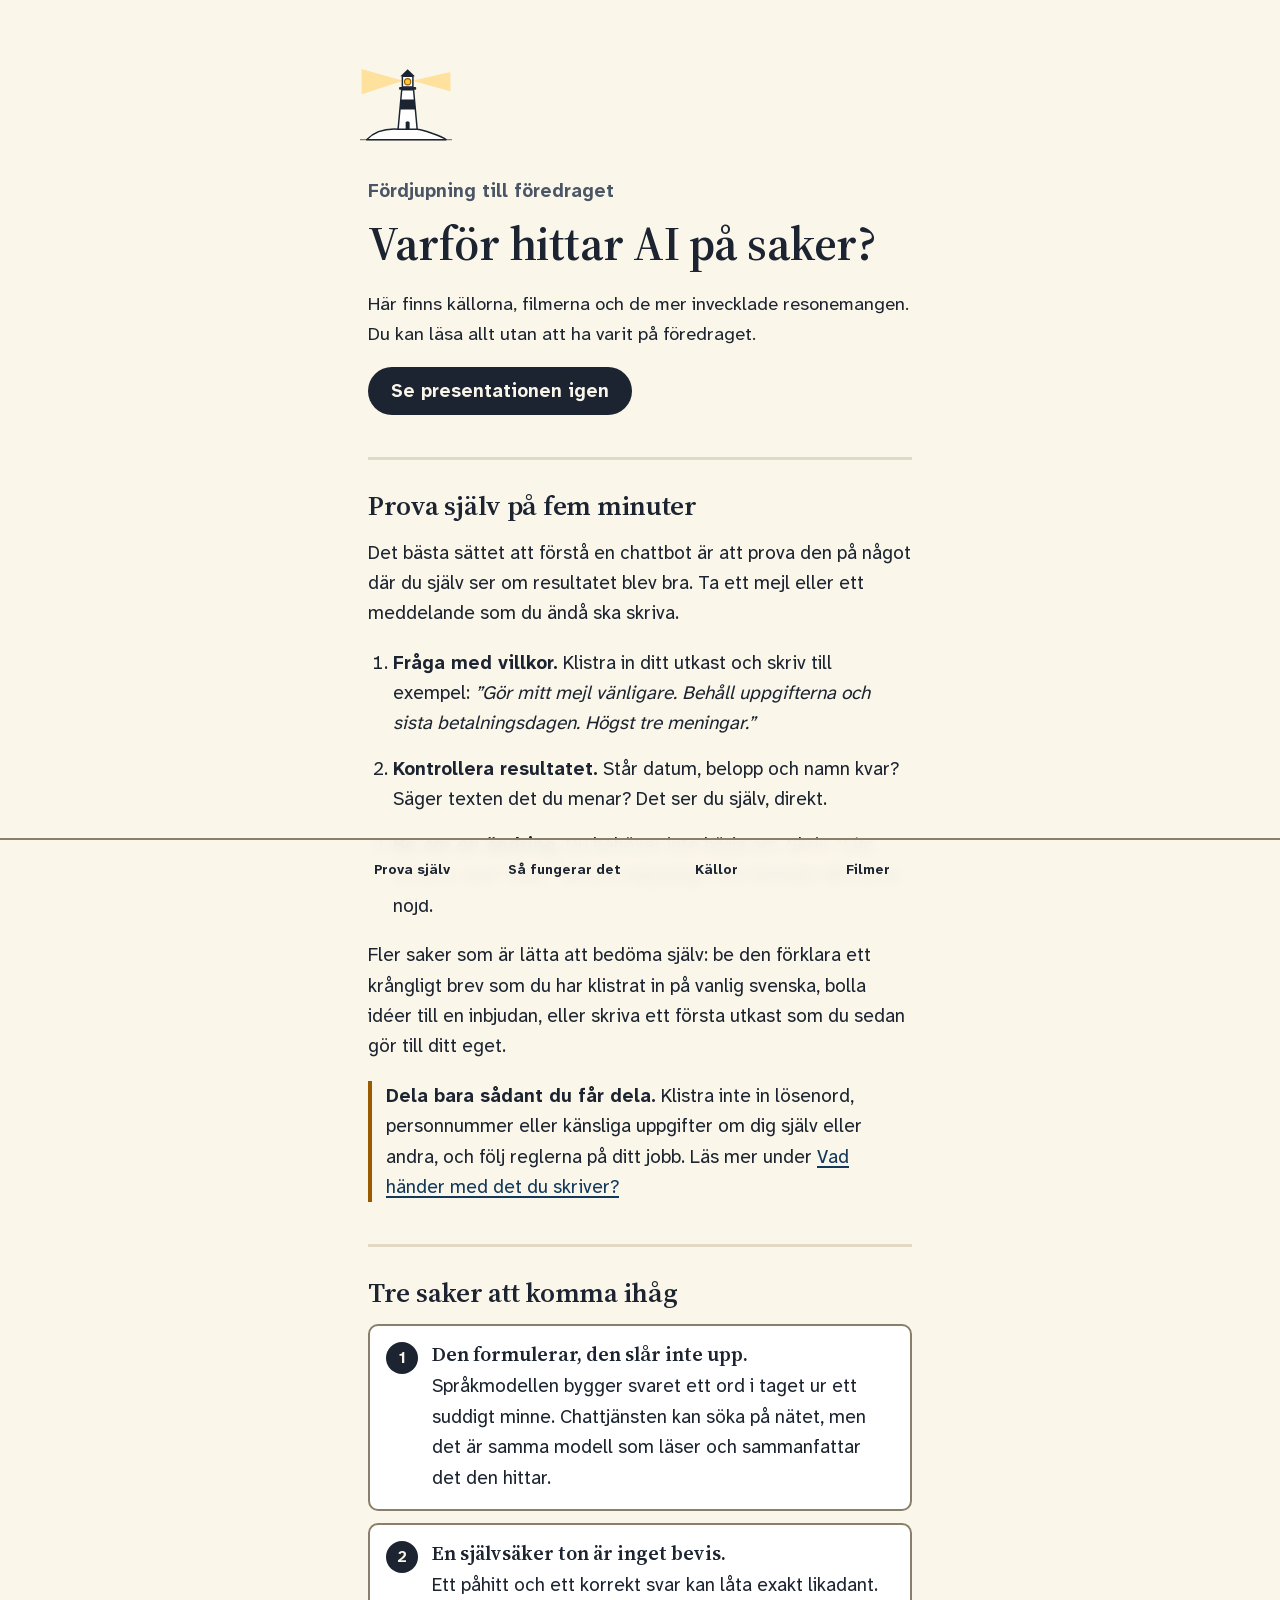
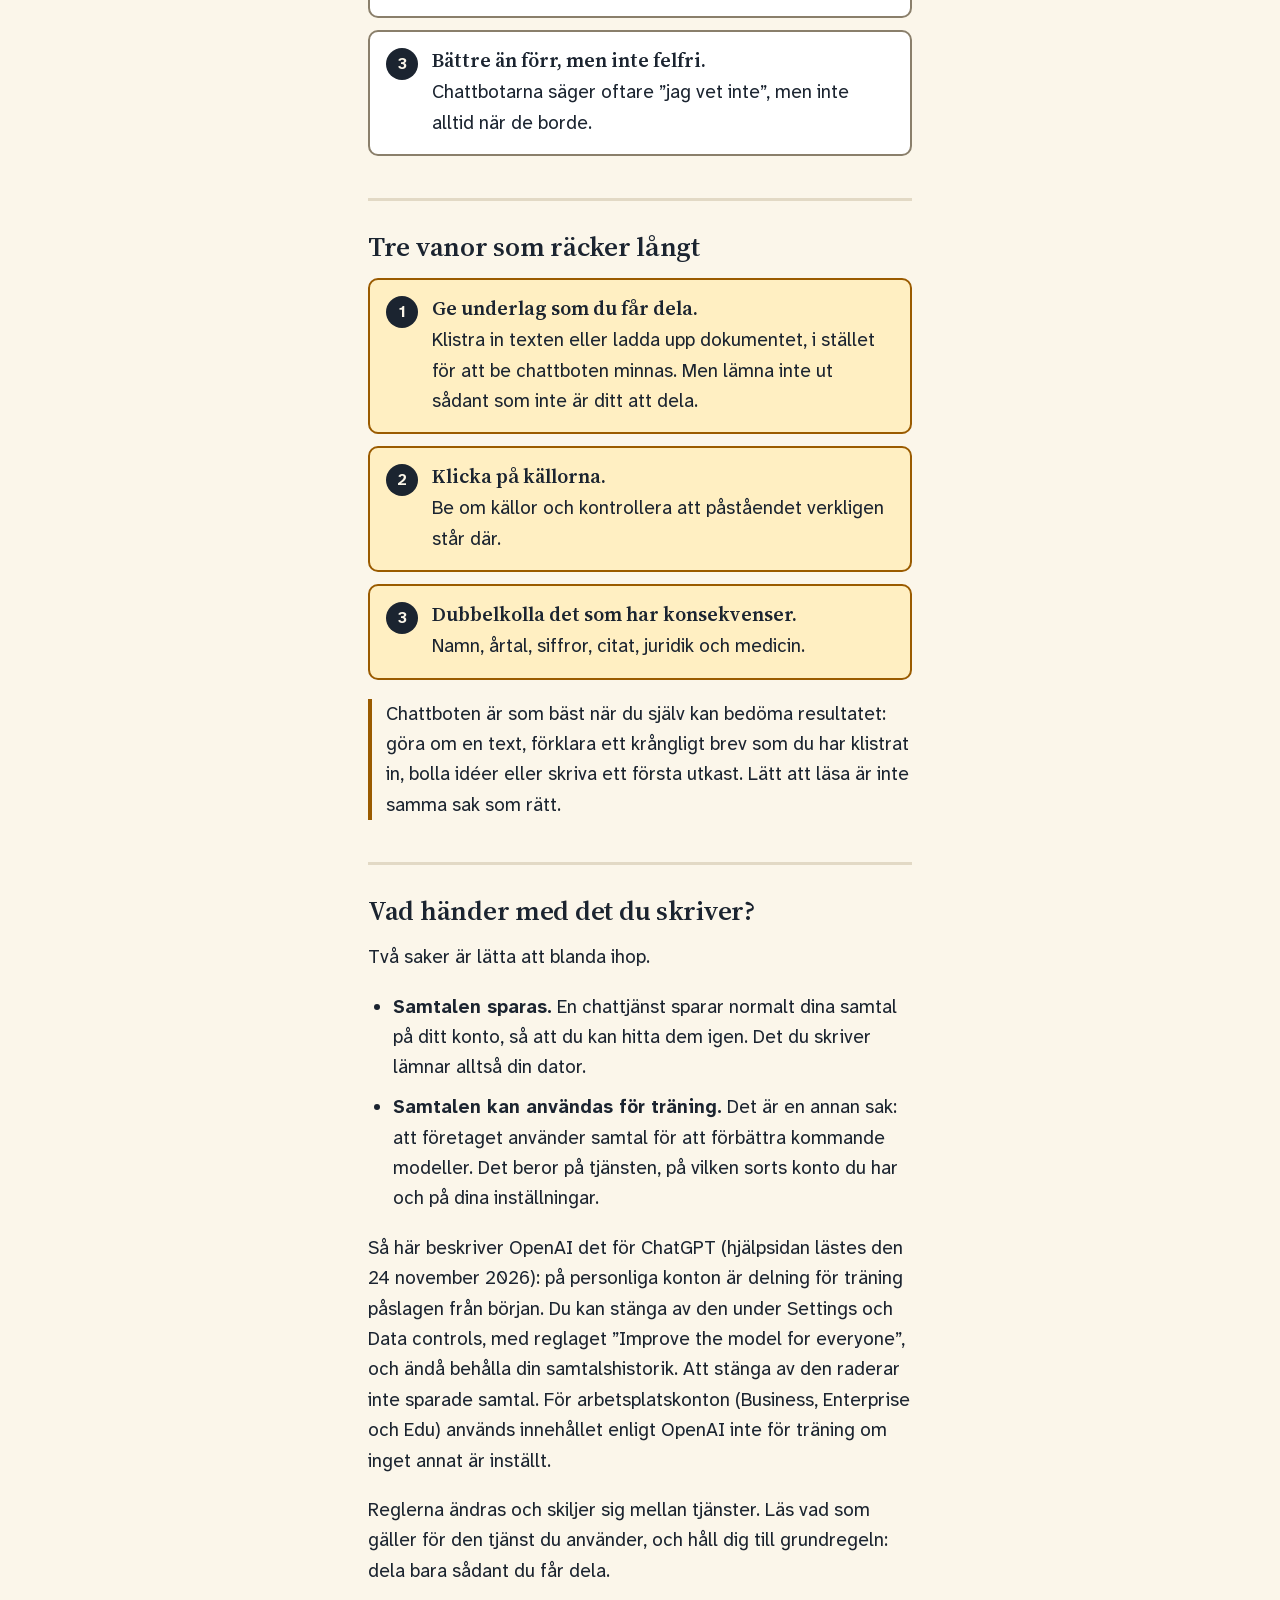
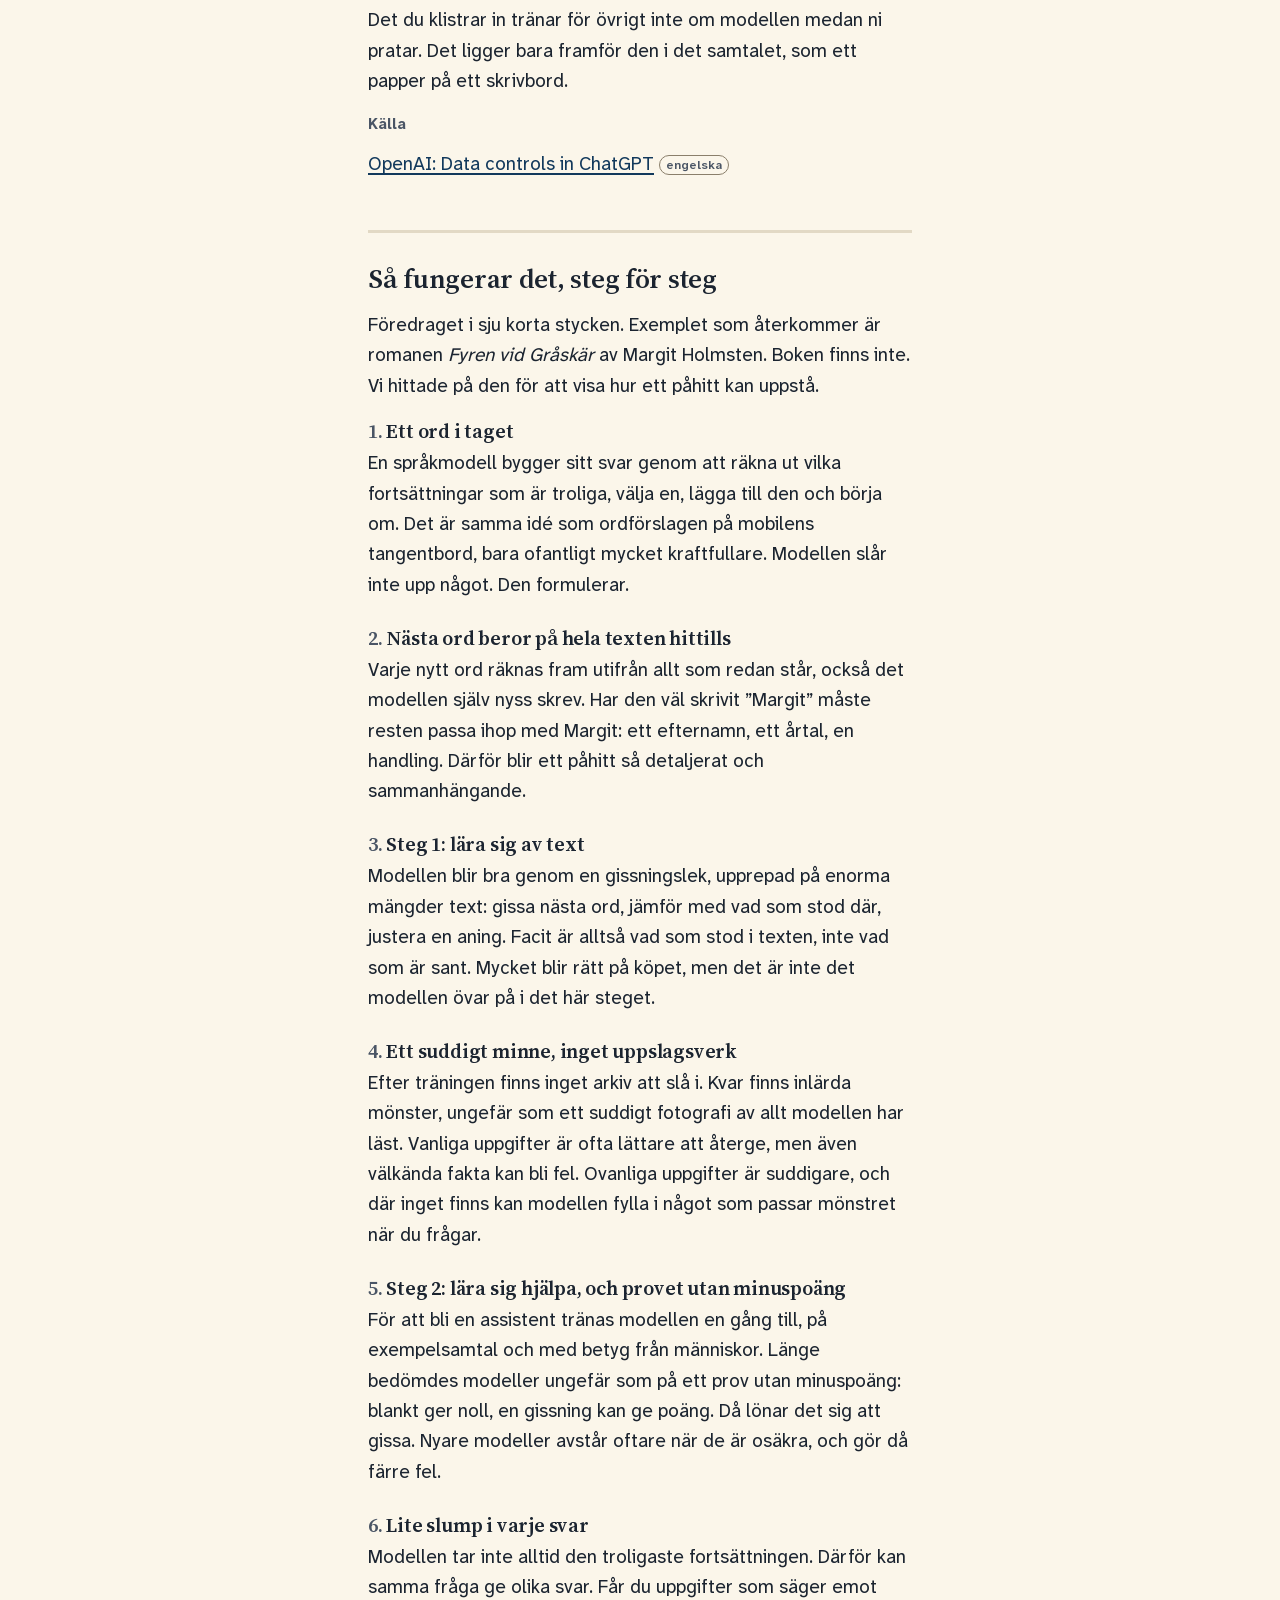
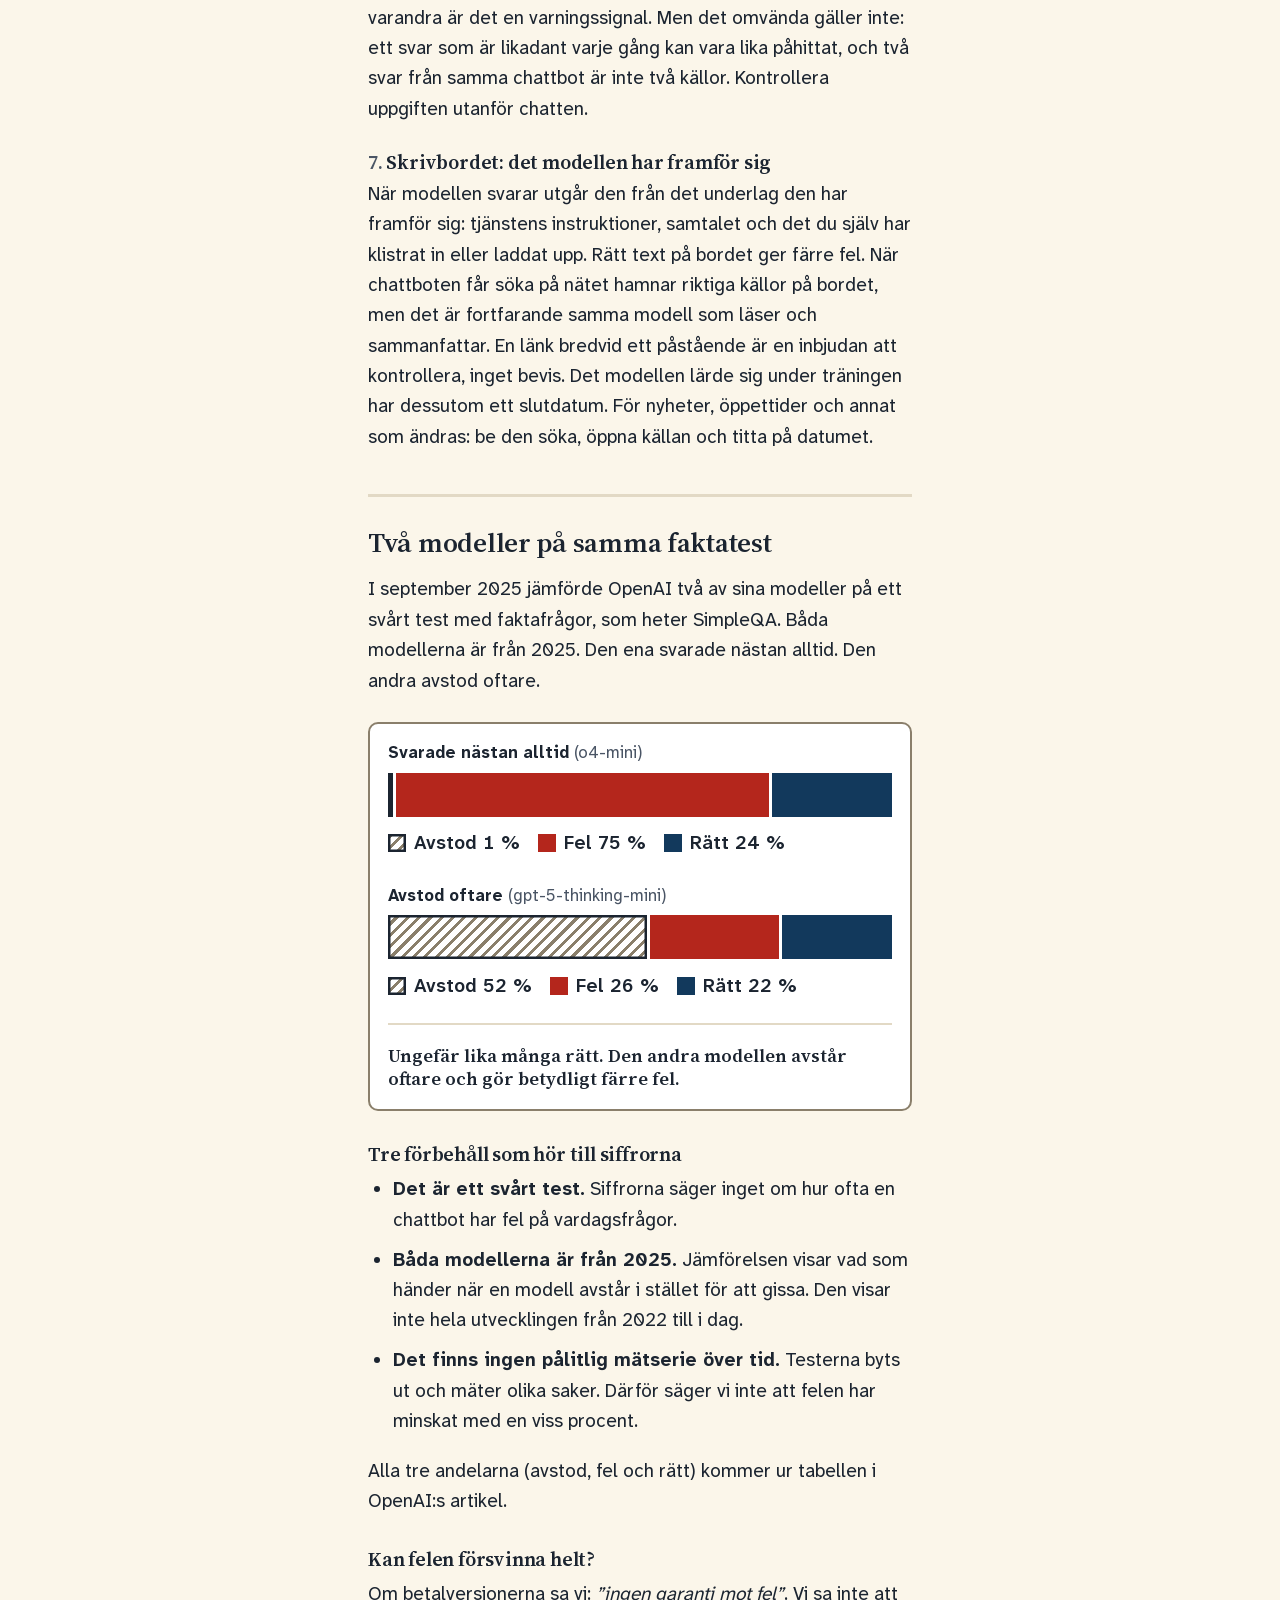
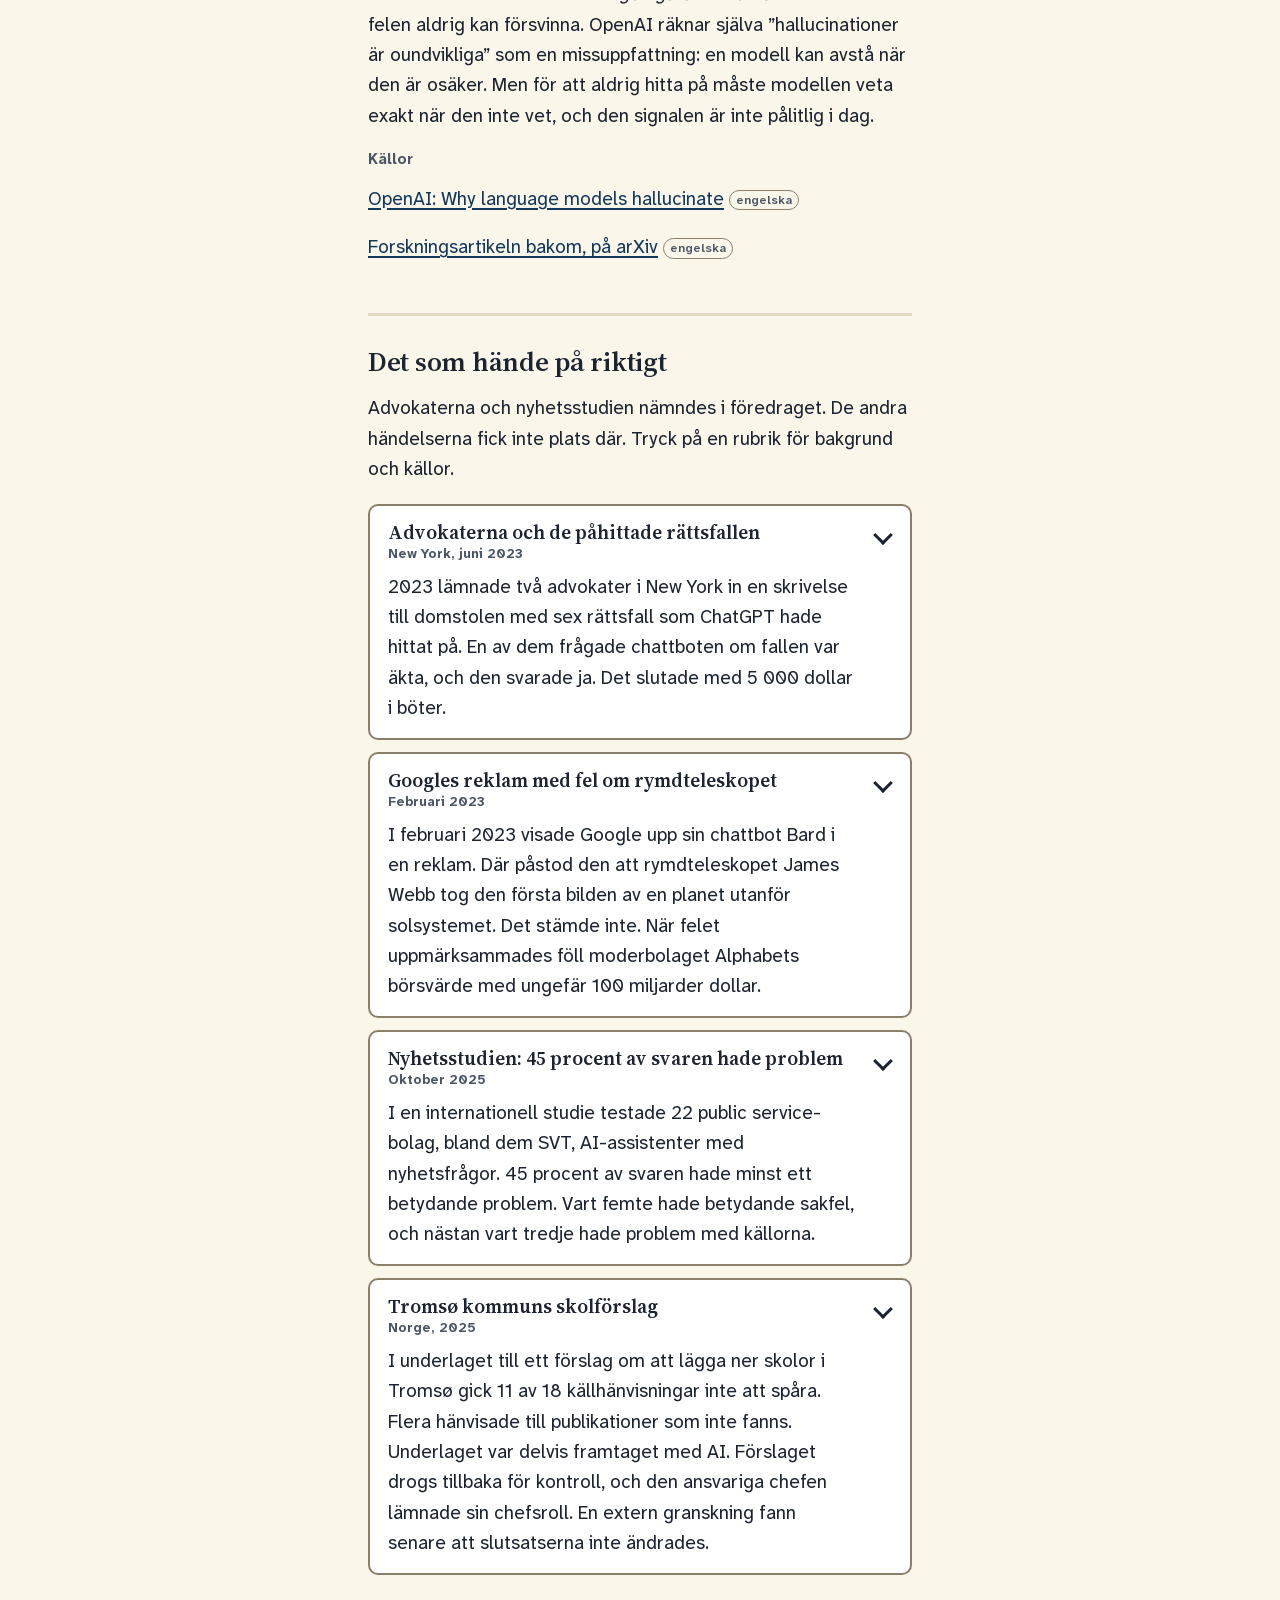
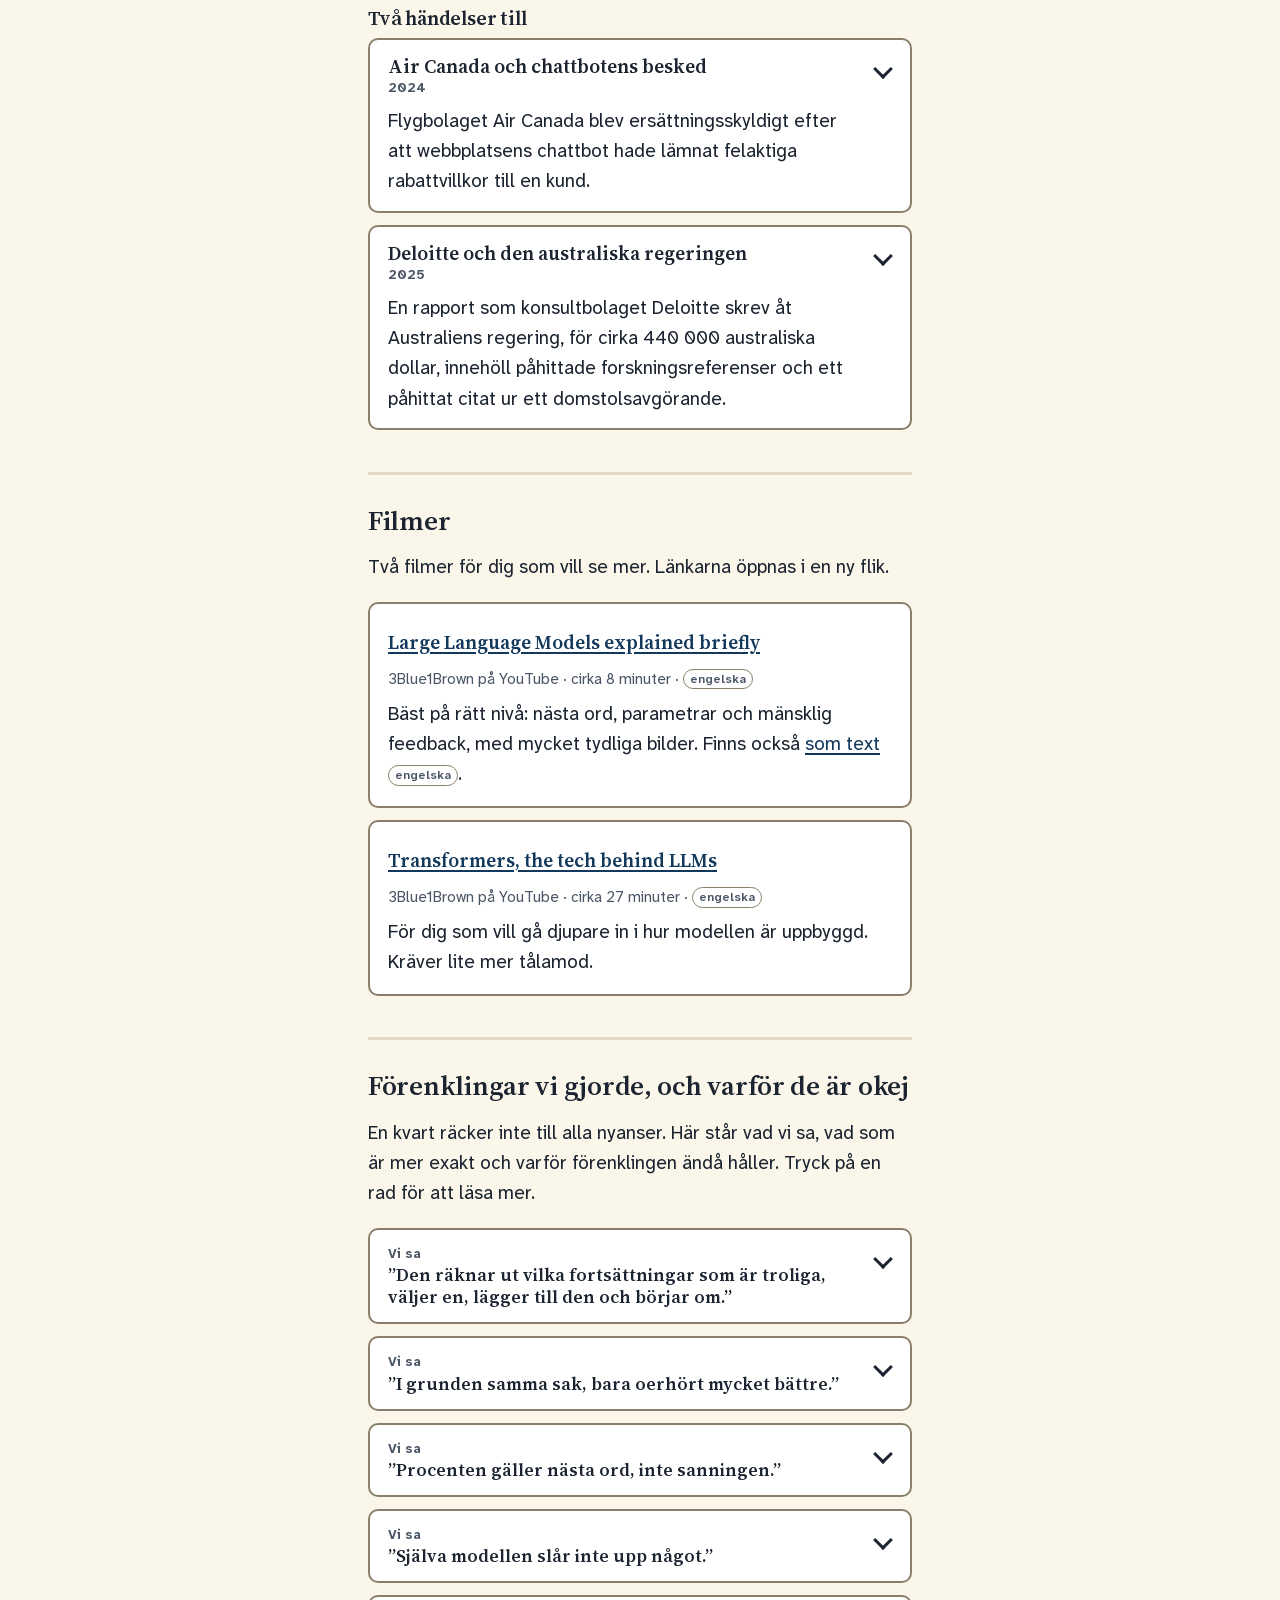
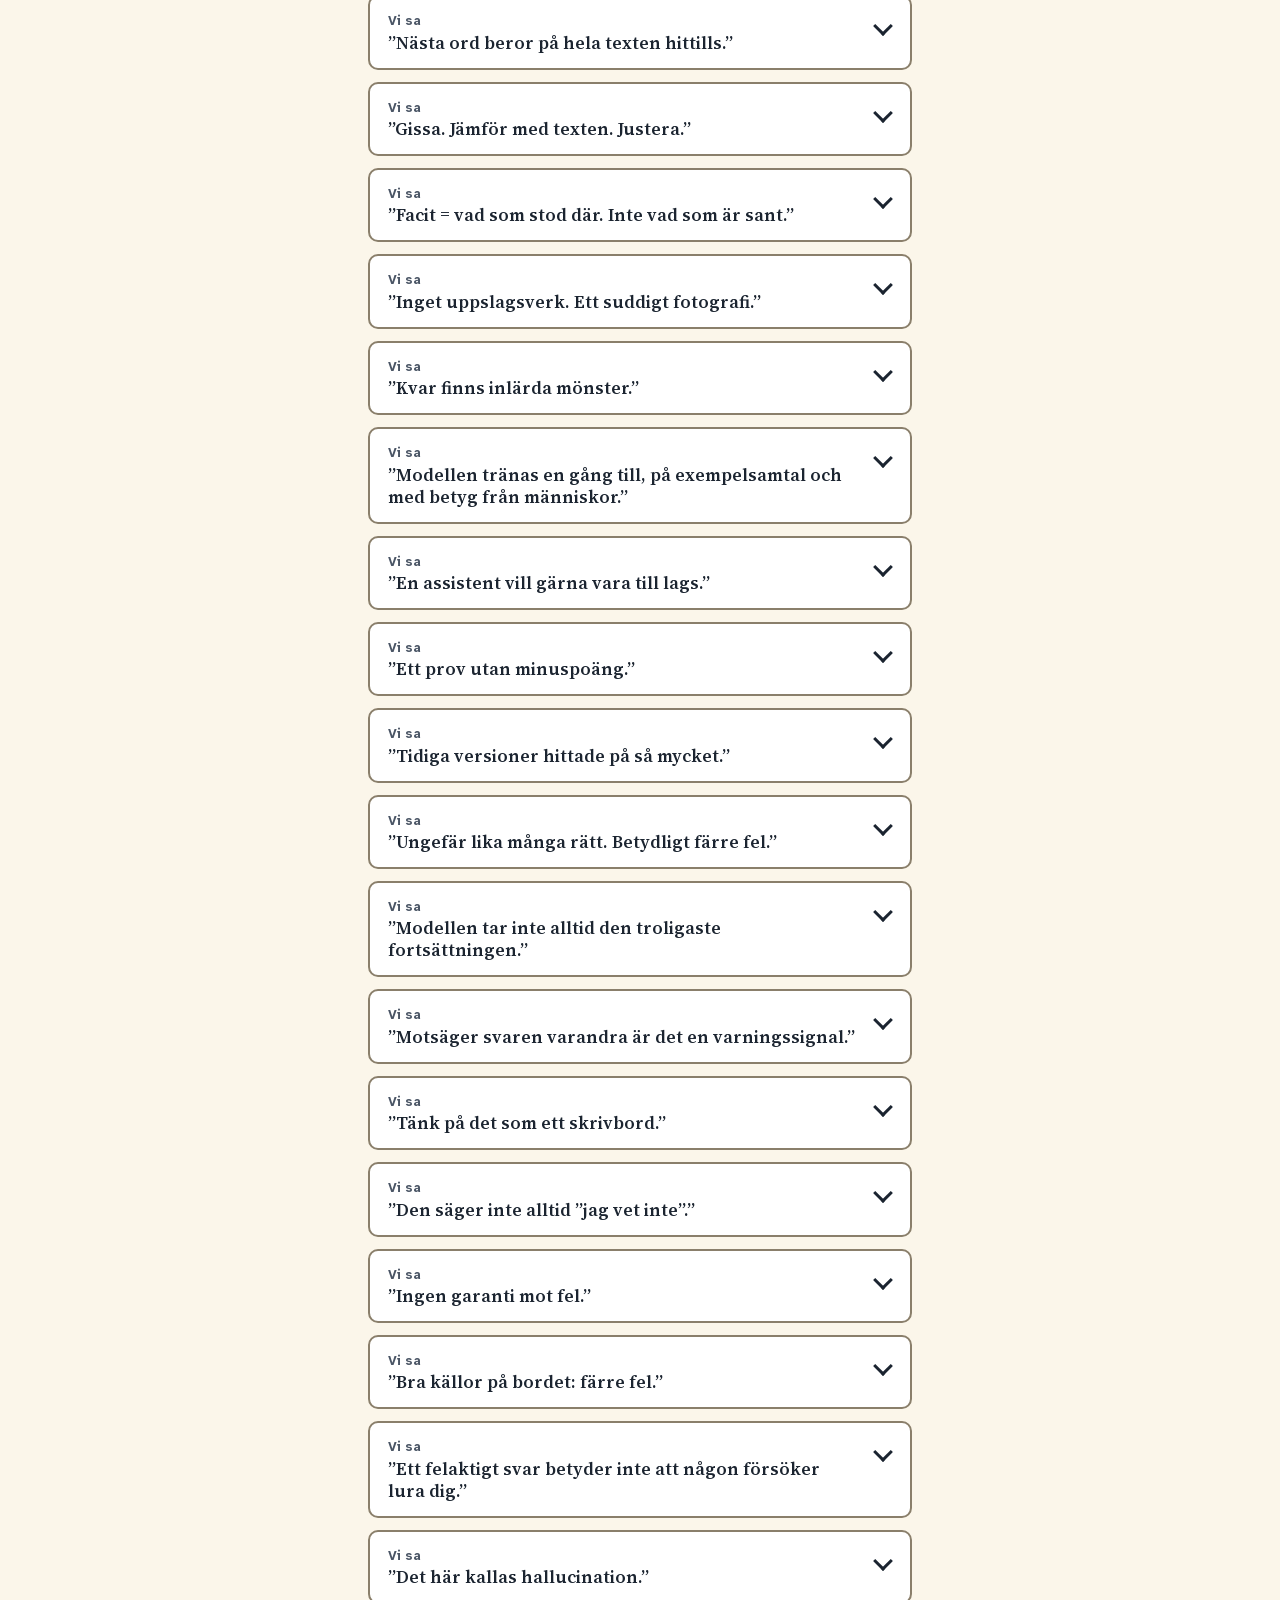
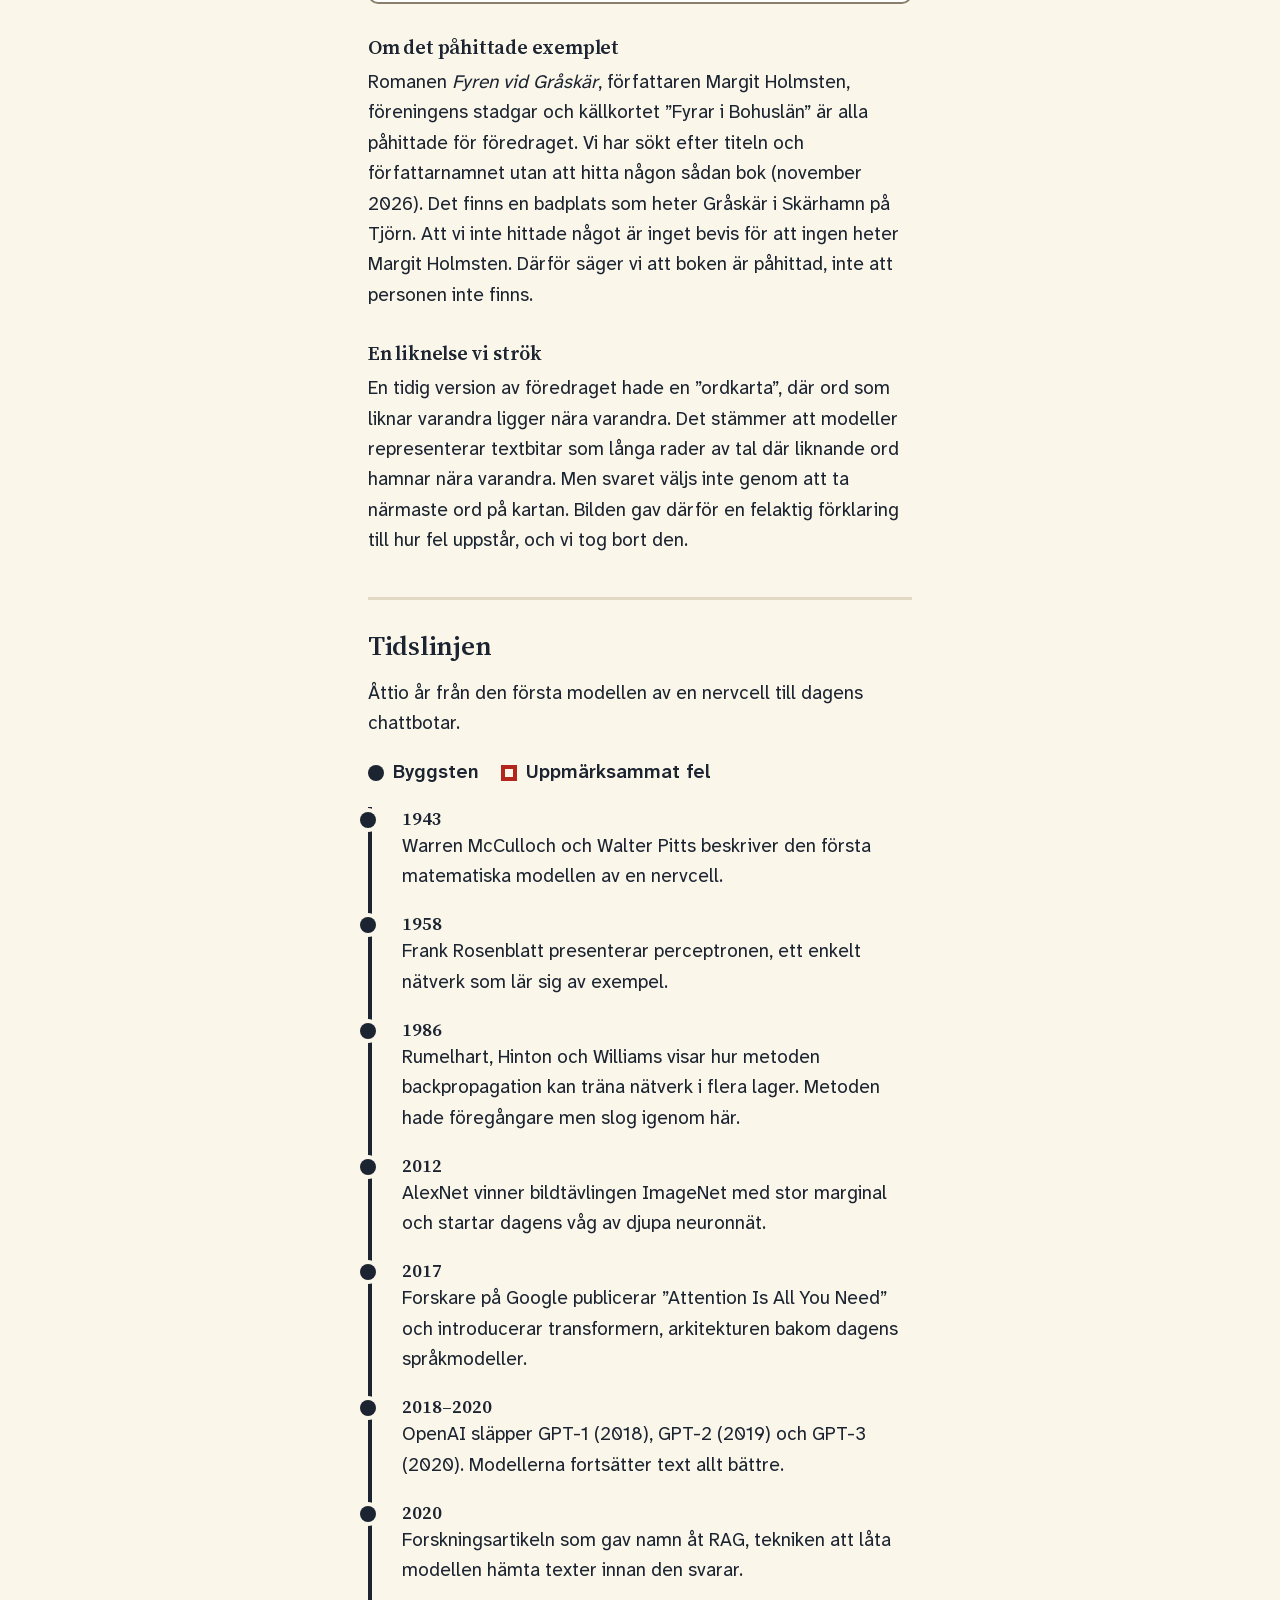
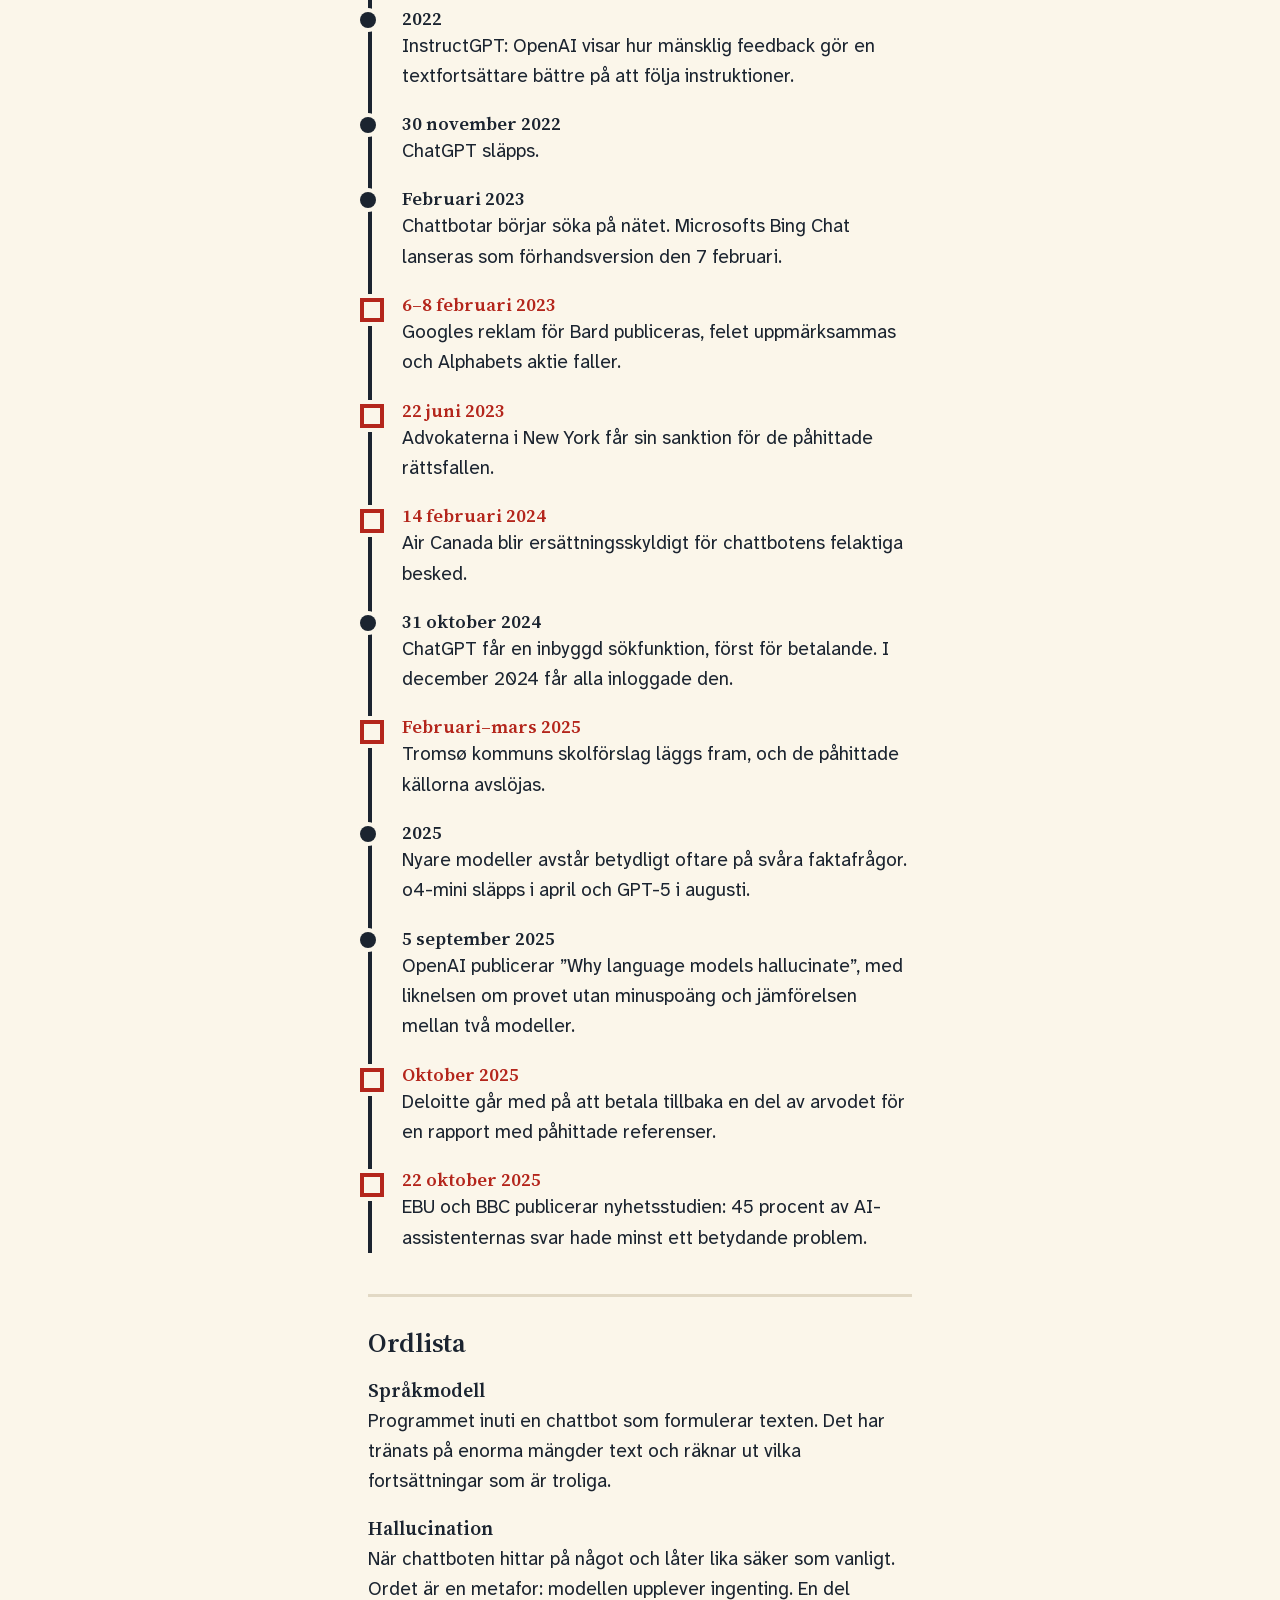
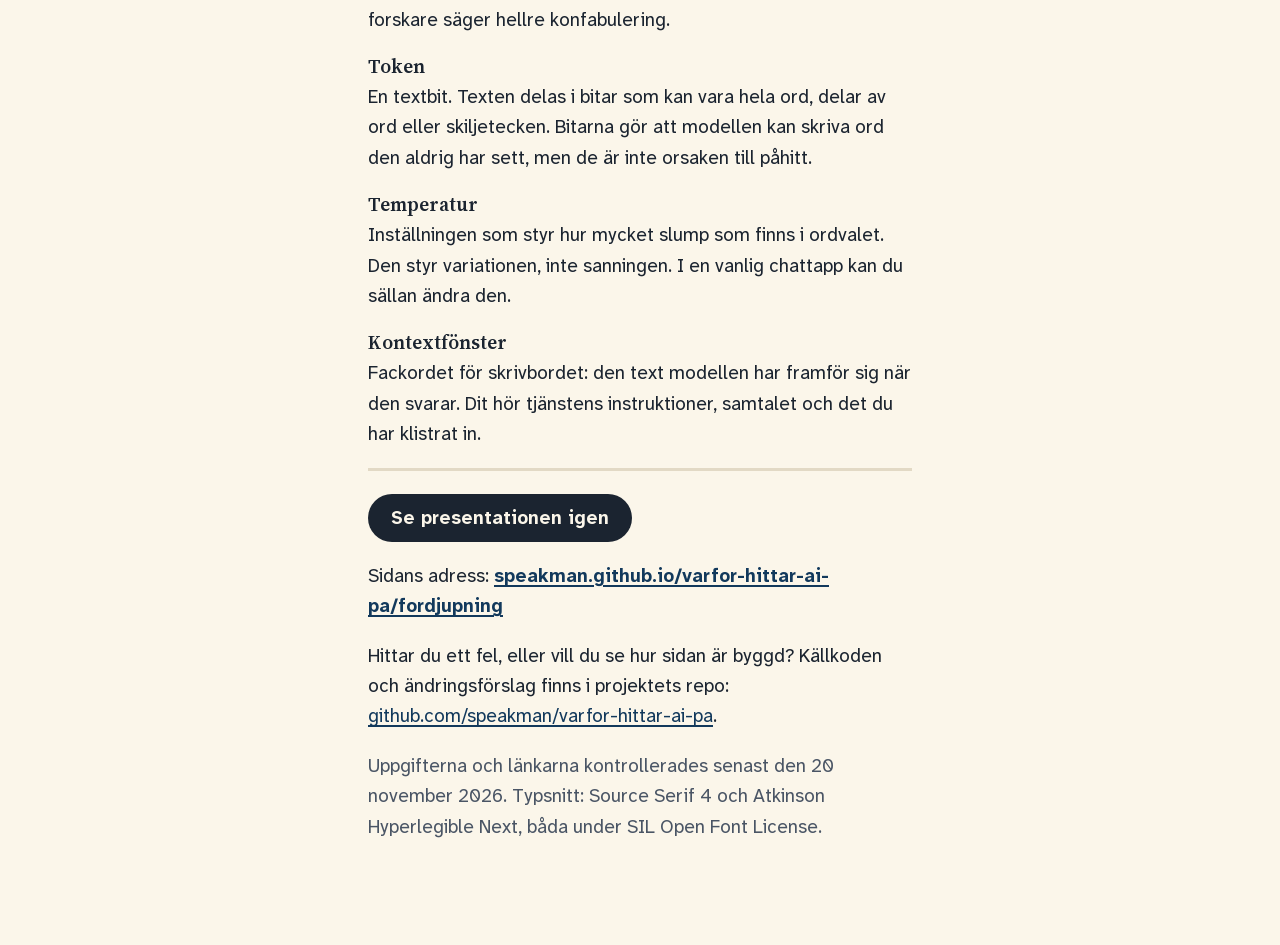
==== commit 19237fb3: "fix: synka fördjupningssidans citat och förenklingstabellen med talet; småfel från merge-granskninge" ====
--- a/docs/fordjupning.html
+++ b/docs/fordjupning.html
@@ -60,7 +60,7 @@
     <li><strong>Klicka på källorna.</strong> Be om källor och kontrollera att påståendet verkligen står där.</li>
     <li><strong>Dubbelkolla det som har konsekvenser.</strong> Namn, årtal, siffror, citat, juridik och medicin.</li>
   </ol>
-  <p class="aside">Chattboten är som bäst när du själv kan bedöma resultatet: formulera om en text, ge idéer, skriva ett första utkast. Lätt att läsa är inte samma sak som rätt.</p>
+  <p class="aside">Chattboten är som bäst när du själv kan bedöma resultatet: göra om en text, förklara ett krångligt brev som du har klistrat in, bolla idéer eller skriva ett första utkast. Lätt att läsa är inte samma sak som rätt.</p>
 </section>
 
 <section id="integritet">
@@ -122,7 +122,7 @@
   <p>Alla tre andelarna (avstod, fel och rätt) kommer ur tabellen i OpenAI:s artikel.</p>
 
   <h3>Kan felen försvinna helt?</h3>
-  <p>Vi sa att ingen chattbot i dag är felfri. Vi sa inte att felen aldrig kan försvinna. OpenAI räknar själva ”hallucinationer är oundvikliga” som en missuppfattning: en modell kan avstå när den är osäker. Men för att aldrig hitta på måste modellen veta exakt när den inte vet, och den signalen är inte pålitlig i dag.</p>
+  <p>Om betalversionerna sa vi: <q class="sagt">ingen garanti mot fel</q>. Vi sa inte att felen aldrig kan försvinna. OpenAI räknar själva ”hallucinationer är oundvikliga” som en missuppfattning: en modell kan avstå när den är osäker. Men för att aldrig hitta på måste modellen veta exakt när den inte vet, och den signalen är inte pålitlig i dag.</p>
 
   <h4>Källor</h4>
   <ul class="srcs"><li><a href="https://openai.com/index/why-language-models-hallucinate/" target="_blank" rel="noopener">OpenAI: Why language models hallucinate</a> <span class="lang">engelska</span></li><li><a href="https://arxiv.org/abs/2509.04664" target="_blank" rel="noopener">Forskningsartikeln bakom, på arXiv</a> <span class="lang">engelska</span></li></ul>
@@ -187,31 +187,31 @@
   <h2>Förenklingar vi gjorde, och varför de är okej</h2>
   <p>En kvart räcker inte till alla nyanser. Här står vad vi sa, vad som är mer exakt och varför förenklingen ändå håller. Tryck på en rad för att läsa mer.</p>
 <details class="card simpl">
-  <summary><span class="s-meta">Vi sa</span><span class="s-title">”Den väljer en trolig fortsättning, ett ord i taget.”</span></summary>
+  <summary><span class="s-meta">Vi sa</span><span class="s-title">”Den räknar ut vilka fortsättningar som är troliga, väljer en, lägger till den och börjar om.”</span></summary>
   <div class="more"><h4>Mer exakt</h4><p>Den räknar ut en sannolikhet för varje möjlig nästa token (textbit) utifrån hela sammanhanget och väljer en. Tokens kan vara hela ord, delar av ord eller skiljetecken.</p><h4>Varför det är okej</h4><p>Rätt mekanism, vardagligt uttryckt. För att göra det bra har modellen lärt sig mycket om språk och om världen.</p></div>
 </details>
 <details class="card simpl">
-  <summary><span class="s-meta">Vi sa</span><span class="s-title">”Samma sak som mobilens ordförslag, bara mycket bättre.”</span></summary>
-  <div class="more"><h4>Mer exakt</h4><p>Principen (förutsäg fortsättningen) är densamma, men modellen är ofantligt mycket större och väger in hela sammanhanget. Skillnaden i skala ger en skillnad i förmåga som är mer än gradvis.</p><h4>Varför det är okej</h4><p>Vi sa också att bra gissningar kräver att modellen fångar grammatik, fakta och hur resonemang brukar gå.</p></div>
+  <summary><span class="s-meta">Vi sa</span><span class="s-title">”I grunden samma sak, bara oerhört mycket bättre.”</span></summary>
+  <div class="more"><h4>Mer exakt</h4><p>Jämförelsen gällde mobilens ordförslag. Principen (förutsäg fortsättningen) är densamma, men modellen är ofantligt mycket större och väger in hela sammanhanget. Skillnaden i skala ger en skillnad i förmåga som är mer än gradvis.</p><h4>Varför det är okej</h4><p>Vi sa också att modellen har lärt sig mycket om språk och om världen, och att den kan dra slutsatser.</p></div>
 </details>
 <details class="card simpl">
   <summary><span class="s-meta">Vi sa</span><span class="s-title">”Procenten gäller nästa ord, inte sanningen.”</span></summary>
   <div class="more"><h4>Mer exakt</h4><p>Staplarna visade hur troligt ett ord är som fortsättning. En jämn fördelning behöver inte betyda kunskapsbrist (flera formuleringar kan vara rätt), och en tydlig etta kan vara fel. Siffrorna i staplarna var påhittade för att visa principen.</p><h4>Varför det är okej</h4><p>Vi sa uttryckligen att även en mycket sannolik fortsättning kan vara fel.</p></div>
 </details>
 <details class="card simpl">
-  <summary><span class="s-meta">Vi sa</span><span class="s-title">”Själva modellen slår inte upp något. Chattjänsten kan söka.”</span></summary>
-  <div class="more"><h4>Mer exakt</h4><p>En chattjänst består av en språkmodell plus verktyg runt omkring: sökning, dokumentläsning, ibland minne mellan samtal. Modellen formulerar svaret, verktygen kan ge den underlag.</p><h4>Varför det är okej</h4><p>Skillnaden förklarar varför samma tjänst både kan hitta på och kan ge korrekta källor.</p></div>
-</details>
-<details class="card simpl">
-  <summary><span class="s-meta">Vi sa</span><span class="s-title">”Nästa ord beror på hela texten hittills. Som en snöboll.”</span></summary>
-  <div class="more"><h4>Mer exakt</h4><p>Varje ny textbit räknas fram utifrån allt som redan står, också det modellen själv nyss skrev. Ett tidigt felval finns kvar som förutsättning för resten. Forskare har beskrivit hur fel på så sätt kan bygga på varandra.</p><h4>Varför det är okej</h4><p>Det är den verkliga mekanismen, och den förklarar varför påhitt blir detaljerade och sammanhängande.</p></div>
-</details>
-<details class="card simpl">
-  <summary><span class="s-meta">Vi sa</span><span class="s-title">”Gissa, jämför med texten, justera.”</span></summary>
+  <summary><span class="s-meta">Vi sa</span><span class="s-title">”Själva modellen slår inte upp något.”</span></summary>
+  <div class="more"><h4>Mer exakt</h4><p>En chattjänst består av en språkmodell plus verktyg runt omkring: sökning, dokumentläsning, ibland minne mellan samtal. Modellen formulerar svaret, verktygen kan ge den underlag.</p><h4>Varför det är okej</h4><p>Vi sa också att en chattjänst ofta har verktyg runt omkring, som sökning på nätet. Skillnaden förklarar varför samma tjänst både kan hitta på och kan ge korrekta källor.</p></div>
+</details>
+<details class="card simpl">
+  <summary><span class="s-meta">Vi sa</span><span class="s-title">”Nästa ord beror på hela texten hittills.”</span></summary>
+  <div class="more"><h4>Mer exakt</h4><p>Vi liknade det vid en snöboll som rullar. Varje ny textbit räknas fram utifrån allt som redan står, också det modellen själv nyss skrev. Ett tidigt felval finns kvar som förutsättning för resten. Forskare har beskrivit hur fel på så sätt kan bygga på varandra.</p><h4>Varför det är okej</h4><p>Det är den verkliga mekanismen, och den förklarar varför påhitt blir detaljerade och sammanhängande.</p></div>
+</details>
+<details class="card simpl">
+  <summary><span class="s-meta">Vi sa</span><span class="s-title">”Gissa. Jämför med texten. Justera.”</span></summary>
   <div class="more"><h4>Mer exakt</h4><p>Träningen mäter hur stor sannolikhet modellen gav den fortsättning som faktiskt stod i texten och ändrar alla parametrar en aning, med en matematisk metod som kallas backpropagation. Justeringen görs varje gång, inte bara när gissningen var fel.</p><h4>Varför det är okej</h4><p>Kärnan stämmer: modellen övar på riktig text och rättar sig själv.</p></div>
 </details>
 <details class="card simpl">
-  <summary><span class="s-meta">Vi sa</span><span class="s-title">”Facit är vad som stod i texten, inte vad som är sant.”</span></summary>
+  <summary><span class="s-meta">Vi sa</span><span class="s-title">”Facit = vad som stod där. Inte vad som är sant.”</span></summary>
   <div class="more"><h4>Mer exakt</h4><p>Det gäller grundträningen. I senare träningssteg belönas korrekta och hjälpsamma svar, så sanning kommer in där. Hur ofta modellen har rätt beror på uppgiften.</p><h4>Varför det är okej</h4><p>Vi tog upp den senare träningen direkt efteråt, och påstod inte att modellen aldrig tränas mot korrekthet.</p></div>
 </details>
 <details class="card simpl">
@@ -219,11 +219,11 @@
   <div class="more"><h4>Mer exakt</h4><p>Modellen kan återge vissa texter ordagrant, ibland även sådant som förekommit sällan. Den kan också dra slutsatser som aldrig stått någonstans. Men det finns ingen uppslagsfunktion som kontrollerar ett svar mot en källa.</p><h4>Varför det är okej</h4><p>Vi sa att vissa texter sitter ordagrant och att fotografiet är en liknelse.</p></div>
 </details>
 <details class="card simpl">
-  <summary><span class="s-meta">Vi sa</span><span class="s-title">”Många miljarder små rattar.”</span></summary>
-  <div class="more"><h4>Mer exakt</h4><p>Rattarna är tal, som kallas parametrar eller vikter. Stora modeller har från miljarder upp till hundratals miljarder eller fler. Exakta antal offentliggörs inte alltid.</p><h4>Varför det är okej</h4><p>En grov men säker storleksordning. Vi angav ingen exakt siffra.</p></div>
-</details>
-<details class="card simpl">
-  <summary><span class="s-meta">Vi sa</span><span class="s-title">”Tränas en gång till, med betyg från människor.”</span></summary>
+  <summary><span class="s-meta">Vi sa</span><span class="s-title">”Kvar finns inlärda mönster.”</span></summary>
+  <div class="more"><h4>Mer exakt</h4><p>Mönstren ligger i tal, som kallas parametrar eller vikter. Tänk på dem som små rattar som ställs in under träningen. Stora modeller har från miljarder upp till hundratals miljarder eller fler. Exakta antal offentliggörs inte alltid.</p><h4>Varför det är okej</h4><p>Det stämmer att det inte finns något arkiv att slå i. Vi angav ingen siffra.</p></div>
+</details>
+<details class="card simpl">
+  <summary><span class="s-meta">Vi sa</span><span class="s-title">”Modellen tränas en gång till, på exempelsamtal och med betyg från människor.”</span></summary>
   <div class="more"><h4>Mer exakt</h4><p>Det sker i flera steg: träning på exempelsamtal, träning utifrån mänskliga jämförelser och betyg, och allt oftare träning där andra modeller eller automatiska regler bedömer svaren. Metoderna skiljer sig mellan företag.</p><h4>Varför det är okej</h4><p>Huvudpoängen stämmer: assistentbeteendet är inlärt i ett senare steg, och det som belönas formar beteendet.</p></div>
 </details>
 <details class="card simpl">
@@ -235,35 +235,35 @@
   <div class="more"><h4>Mer exakt</h4><p>Liknelsen kommer från OpenAI (2025) och gäller framför allt hur modeller utvärderas och jämförs. Utvärderingarna styr i sin tur vad utvecklarna försöker förbättra. Det är en förklaring bland flera, inte den enda.</p><h4>Varför det är okej</h4><p>Vi sa vems förklaringen är, och att den är en del av förklaringen.</p></div>
 </details>
 <details class="card simpl">
-  <summary><span class="s-meta">Vi sa</span><span class="s-title">”Tidiga versioner kunde mindre och avstod sällan.”</span></summary>
-  <div class="more"><h4>Mer exakt</h4><p>Tidiga modeller var svagare generellt och sa sällan ifrån. Det finns ingen jämförbar mätserie från 2022 till i dag, och siffrorna i diagrammet jämför två modeller från 2025.</p><h4>Varför det är okej</h4><p>Vi gav ingen siffra för utvecklingen över tid, bara ett exempel från ett namngivet test.</p></div>
+  <summary><span class="s-meta">Vi sa</span><span class="s-title">”Tidiga versioner hittade på så mycket.”</span></summary>
+  <div class="more"><h4>Mer exakt</h4><p>Tidiga modeller var svagare generellt och sa sällan ifrån. Det finns ingen jämförbar mätserie från 2022 till i dag, och siffrorna i diagrammet jämför två modeller från 2025.</p><h4>Varför det är okej</h4><p>Vi sa att provet utan minuspoäng är en del av förklaringen, inte hela. Vi gav ingen siffra för utvecklingen över tid, bara ett exempel från ett namngivet test.</p></div>
 </details>
 <details class="card simpl">
   <summary><span class="s-meta">Vi sa</span><span class="s-title">”Ungefär lika många rätt. Betydligt färre fel.”</span></summary>
   <div class="more"><h4>Mer exakt</h4><p>Andelen rätt var 24&nbsp;procent för den ena modellen och 22&nbsp;procent för den andra. Skillnaden ligger i att den senare avstod i stället för att gissa fel. Siffrorna kommer ur tabellen i OpenAI:s artikel.</p><h4>Varför det är okej</h4><p>Påståendet är begränsat till testet och följer av siffrorna.</p></div>
 </details>
 <details class="card simpl">
-  <summary><span class="s-meta">Vi sa</span><span class="s-title">”Lite slump i valet.”</span></summary>
+  <summary><span class="s-meta">Vi sa</span><span class="s-title">”Modellen tar inte alltid den troligaste fortsättningen.”</span></summary>
   <div class="more"><h4>Mer exakt</h4><p>Hur mycket slump som används styrs av en inställning som kallas temperatur. Den ändrar hur spetsig sannolikhetsfördelningen är innan ett val görs. Den styr variationen, inte sanningen. Det finns fler inställningar, och i vanliga chattappar kan du oftast inte ändra dem.</p><h4>Varför det är okej</h4><p>Vi påstod inte att hög temperatur ger kreativitet eller att låg ger sanning.</p></div>
 </details>
 <details class="card simpl">
-  <summary><span class="s-meta">Vi sa</span><span class="s-title">”Motstridiga svar är en varningssignal.”</span></summary>
+  <summary><span class="s-meta">Vi sa</span><span class="s-title">”Motsäger svaren varandra är det en varningssignal.”</span></summary>
   <div class="more"><h4>Mer exakt</h4><p>En användbar tumregel som också används i forskningen, men ingen garanti. Modellen kan vara stabil och ha fel, eller variera i formulering och ha rätt.</p><h4>Varför det är okej</h4><p>Vi sa uttryckligen att ett stabilt svar inte är något bevis.</p></div>
 </details>
 <details class="card simpl">
-  <summary><span class="s-meta">Vi sa</span><span class="s-title">”Ett skrivbord med begränsat underlag.”</span></summary>
-  <div class="more"><h4>Mer exakt</h4><p>Underlaget kallas kontextfönster och mäts i tokens. Det rymmer i dag hundratals sidor. Tjänsten avgör vad som skickas med: äldre delar kan klippas bort eller sammanfattas, och vissa tjänster har ett separat minne mellan samtal. Även det som finns med kan förbises, särskilt mitt i långa texter.</p><h4>Varför det är okej</h4><p>Begränsat underlag är rätt bild, och vi visade det realistiska problemet: ett tomt eller överfullt bord.</p></div>
-</details>
-<details class="card simpl">
-  <summary><span class="s-meta">Vi sa</span><span class="s-title">”Ingen pålitlig varningslampa.”</span></summary>
-  <div class="more"><h4>Mer exakt</h4><p>Forskning tyder på att modeller har inre signaler som hänger ihop med hur säkra de är, och de kan ibland uttrycka osäkerhet träffsäkert. Men signalerna är inte tillförlitliga och styr inte alltid vad modellen skriver.</p><h4>Varför det är okej</h4><p>Ordet ”pålitlig” bär nyansen. Vi sa också att modellen kan säga ”jag vet inte”.</p></div>
-</details>
-<details class="card simpl">
-  <summary><span class="s-meta">Vi sa</span><span class="s-title">”Ingen chattbot i dag är felfri.”</span></summary>
-  <div class="more"><h4>Mer exakt</h4><p>OpenAI menar att hallucinationer inte är oundvikliga i princip: en modell kan avstå när den är osäker. Men det kräver att modellen vet när den inte vet, och den signalen är inte pålitlig. Träffsäkerheten når aldrig 100&nbsp;procent, eftersom vissa frågor inte går att besvara.</p><h4>Varför det är okej</h4><p>Påståendet gäller dagens chattbotar i praktiken, inte en princip.</p></div>
-</details>
-<details class="card simpl">
-  <summary><span class="s-meta">Vi sa</span><span class="s-title">”Bra källor kan minska felen.”</span></summary>
+  <summary><span class="s-meta">Vi sa</span><span class="s-title">”Tänk på det som ett skrivbord.”</span></summary>
+  <div class="more"><h4>Mer exakt</h4><p>Det modellen har framför sig när den svarar kallas kontextfönster och mäts i tokens. Det rymmer i dag hundratals sidor. Tjänsten avgör vad som skickas med: äldre delar kan klippas bort eller sammanfattas, och vissa tjänster har ett separat minne mellan samtal. Även det som finns med kan förbises, särskilt mitt i långa texter.</p><h4>Varför det är okej</h4><p>Begränsat underlag är rätt bild, och vi visade det realistiska problemet: ett tomt eller överfullt bord.</p></div>
+</details>
+<details class="card simpl">
+  <summary><span class="s-meta">Vi sa</span><span class="s-title">”Den säger inte alltid ”jag vet inte”.”</span></summary>
+  <div class="more"><h4>Mer exakt</h4><p>Forskning tyder på att modeller har inre signaler som hänger ihop med hur säkra de är, och de kan ibland uttrycka osäkerhet träffsäkert. Men signalerna är inte tillförlitliga och styr inte alltid vad modellen skriver.</p><h4>Varför det är okej</h4><p>Ordet ”alltid” bär nyansen. Modellen kan säga ”jag vet inte”, och nyare modeller gör det oftare.</p></div>
+</details>
+<details class="card simpl">
+  <summary><span class="s-meta">Vi sa</span><span class="s-title">”Ingen garanti mot fel.”</span></summary>
+  <div class="more"><h4>Mer exakt</h4><p>OpenAI menar att hallucinationer inte är oundvikliga i princip: en modell kan avstå när den är osäker. Men det kräver att modellen vet när den inte vet, och den signalen är inte pålitlig. Träffsäkerheten når aldrig 100&nbsp;procent, eftersom vissa frågor inte går att besvara.</p><h4>Varför det är okej</h4><p>Påståendet gäller dagens chattjänster i praktiken, också betalversionerna. Det är ingen princip.</p></div>
+</details>
+<details class="card simpl">
+  <summary><span class="s-meta">Vi sa</span><span class="s-title">”Bra källor på bordet: färre fel.”</span></summary>
   <div class="more"><h4>Mer exakt</h4><p>Att ge modellen relevanta källor minskar felen i de flesta jämförelser, men hur mycket beror på uppgiften, källornas kvalitet och tjänsten. Hämtade texter kompletterar det modellen har lärt sig. De ersätter det inte.</p><h4>Varför det är okej</h4><p>Vi angav ingen siffra för förbättringen och ägnade lika mycket tid åt det som kan gå fel.</p></div>
 </details>
 <details class="card simpl">
@@ -271,7 +271,7 @@
   <div class="more"><h4>Mer exakt</h4><p>En hallucination är ett felaktigt men troligt svar utan avsikt att vilseleda. Om modeller i andra lägen kan bete sig vilseledande är ett eget forskningsområde som vi inte gick in på.</p><h4>Varför det är okej</h4><p>Rätt beskrivning av just hallucinationer.</p></div>
 </details>
 <details class="card simpl">
-  <summary><span class="s-meta">Vi sa</span><span class="s-title">”Hallucinerar.”</span></summary>
+  <summary><span class="s-meta">Vi sa</span><span class="s-title">”Det här kallas hallucination.”</span></summary>
   <div class="more"><h4>Mer exakt</h4><p>Ordet är en metafor. Modellen upplever ingenting. En del forskare föredrar ”konfabulering”: att fylla minnesluckor med påhitt utan att märka det.</p><h4>Varför det är okej</h4><p>Det är ordet du troligen redan har hört.</p></div>
 </details>
 
